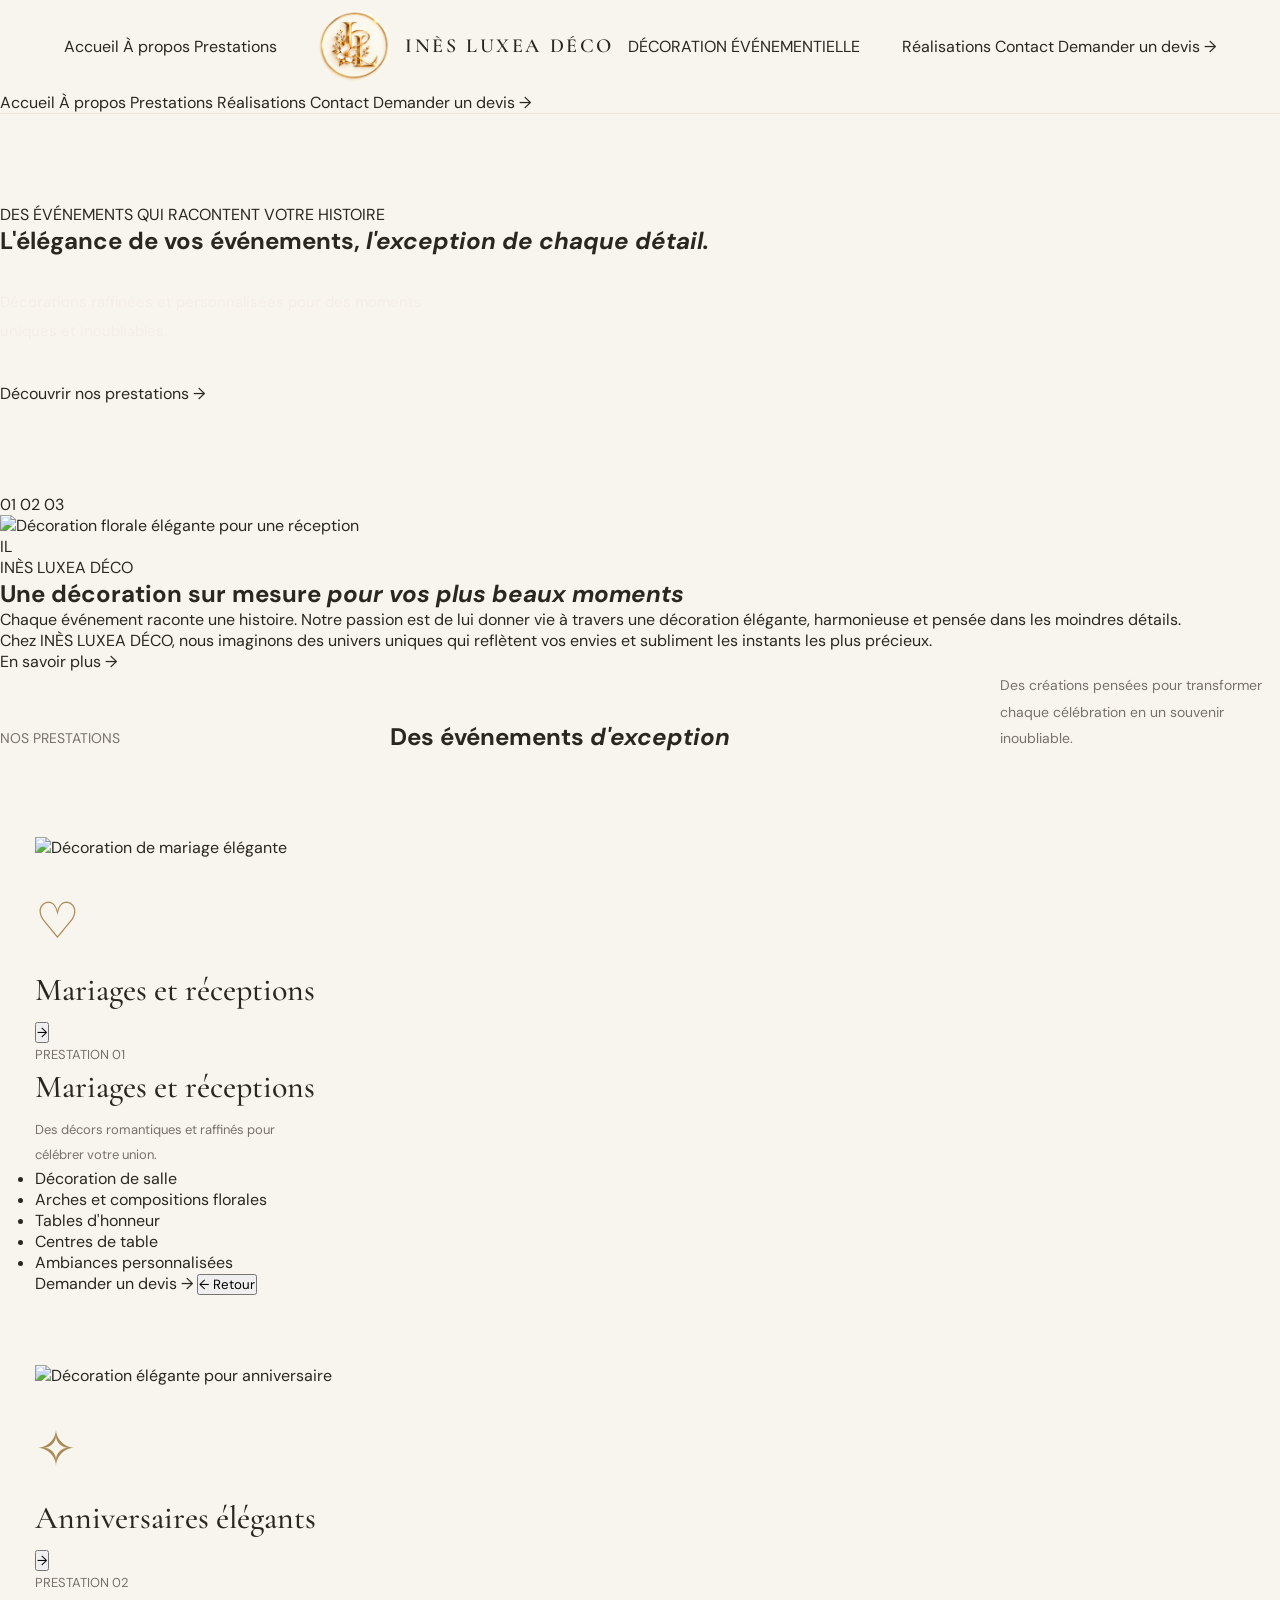
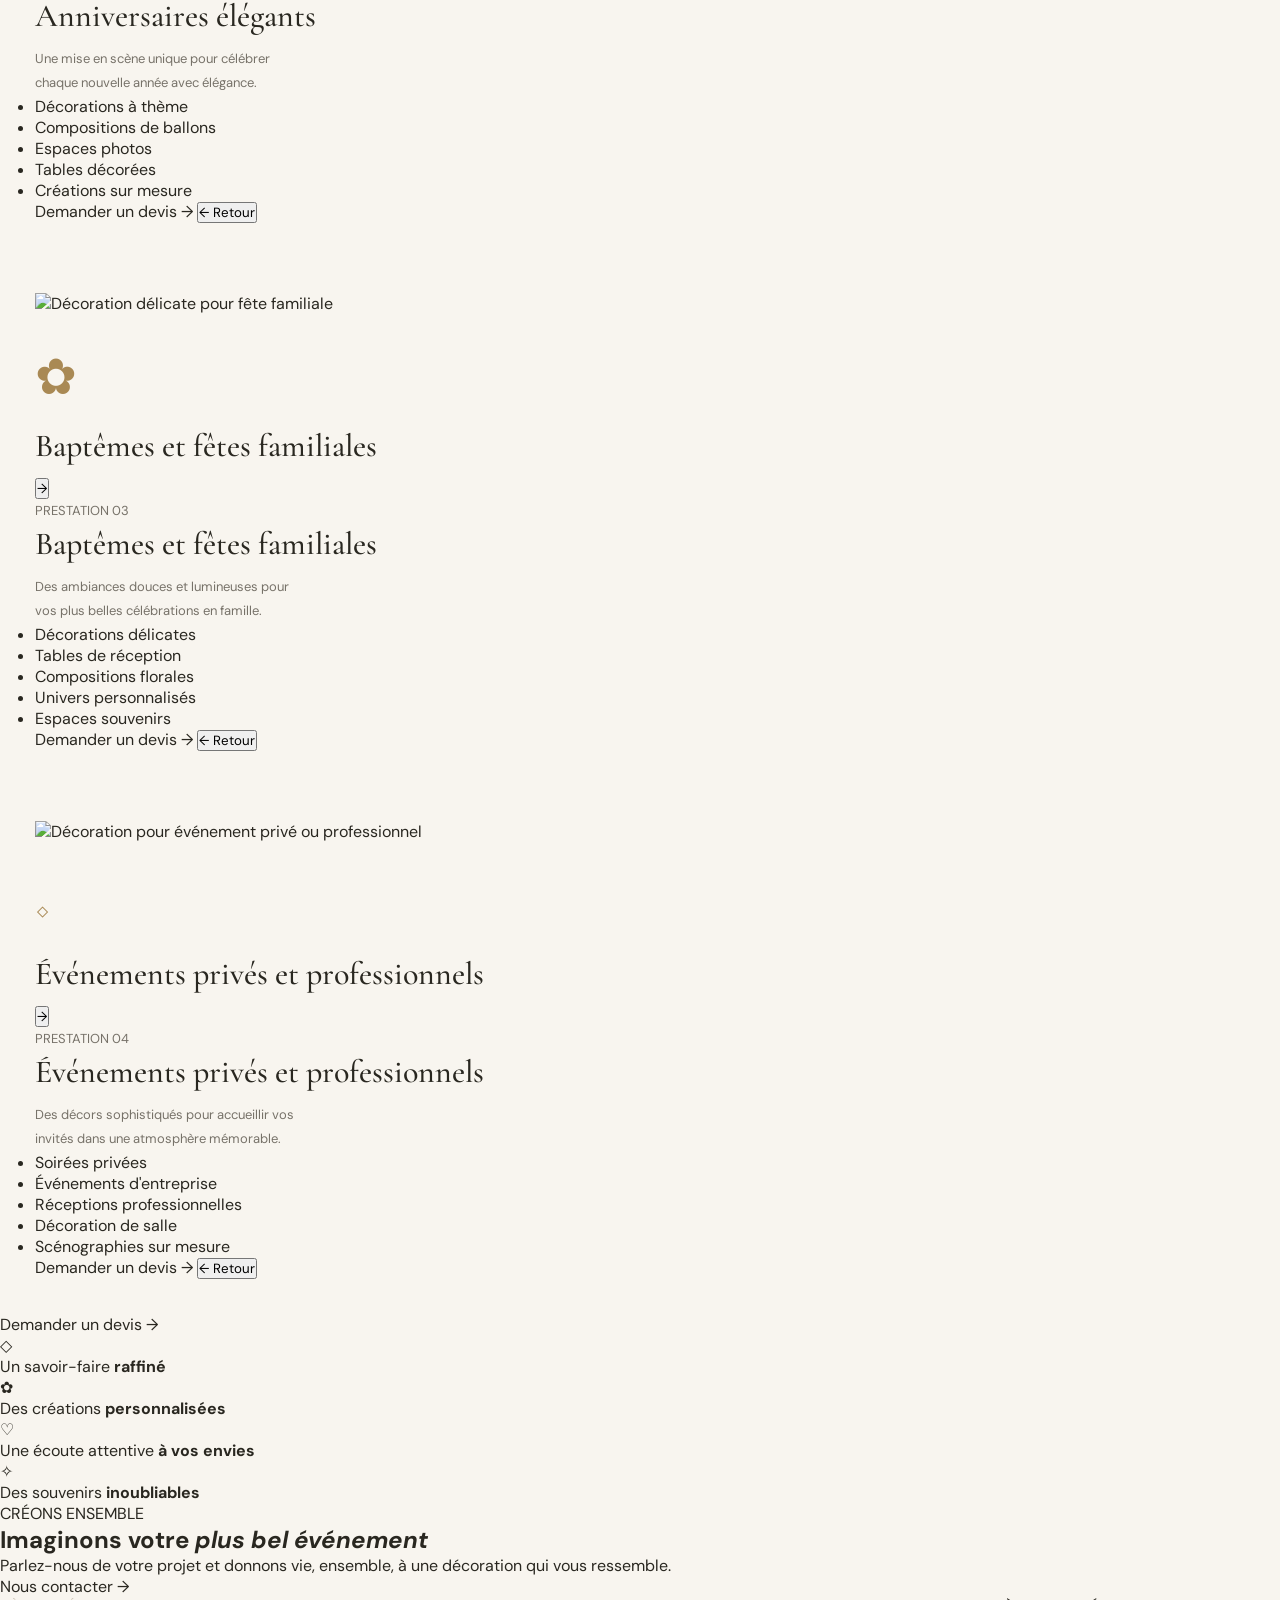
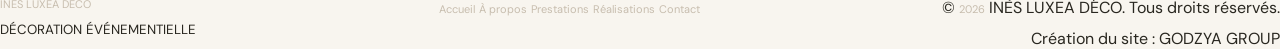
==== index.html @ eed7a124 "Enhance SEO and accessibility in index.html Updated meta tags for better SEO and added theme color. " ====
<!DOCTYPE html>
<html lang="fr">
<head>
  <meta charset="UTF-8">
  <meta name="viewport" content="width=device-width, initial-scale=1.0">

  <meta name="description" content="INÈS LUXEA DÉCO sublime vos mariages, anniversaires, baptêmes et événements avec des décorations élégantes et personnalisées.">

  <meta name="theme-color" content="#f8f5ef">

  <title>INÈS LUXEA DÉCO | Décoration événementielle de prestige</title>

  <link rel="preconnect" href="https://fonts.googleapis.com">
  <link rel="preconnect" href="https://fonts.gstatic.com" crossorigin>

  <link href="https://fonts.googleapis.com/css2?family=Cormorant+Garamond:wght@400;500;600;700&family=DM+Sans:wght@400;500;600;700&family=Great+Vibes&display=swap" rel="stylesheet">

  <link rel="stylesheet" href="style.css">
  <script src="script.js" defer></script>
</head>

<body>

  <!-- ==========================================
       PREMIUM HEADER
  ========================================== -->

  <header class="site-header" id="top">

    <div class="header-inner">

      <nav class="nav-left" aria-label="Navigation principale gauche">
        <a href="index.html" class="active" aria-current="page">Accueil</a>
        <a href="#apropos">À propos</a>
        <a href="#prestations">Prestations</a>
      </nav>

      <a href="index.html" class="brand" aria-label="INÈS LUXEA DÉCO — Accueil">
        <img
          src="IL%20Logo.png"
          alt="Logo INÈS LUXEA DÉCO"
          class="brand-logo"
          width="100"
          height="100"
        >

        <span class="brand-name">INÈS LUXEA DÉCO</span>
        <span class="brand-subtitle">DÉCORATION ÉVÉNEMENTIELLE</span>
      </a>

      <nav class="nav-right" aria-label="Navigation principale droite">
        <a href="realisations.html">Réalisations</a>
        <a href="#contact">Contact</a>

        <a href="#contact" class="header-quote">
          Demander un devis <span aria-hidden="true">→</span>
        </a>
      </nav>

      <button
        class="menu-toggle"
        type="button"
        aria-label="Ouvrir le menu"
        aria-controls="navigation"
        aria-expanded="false"
      >
        <span></span>
        <span></span>
        <span></span>
      </button>

    </div>

    <nav class="mobile-navigation" id="navigation" aria-label="Navigation mobile">
      <a href="index.html">Accueil</a>
      <a href="#apropos">À propos</a>
      <a href="#prestations">Prestations</a>
      <a href="realisations.html">Réalisations</a>
      <a href="#contact">Contact</a>
      <a href="#contact" class="mobile-quote">Demander un devis →</a>
    </nav>

  </header>


  <main>

    <!-- ==========================================
         LUXURY HERO
    ========================================== -->

    <section class="luxury-hero" aria-labelledby="hero-title">

      <div class="hero-overlay"></div>

      <div class="hero-content">

        <p class="hero-eyebrow">
          DES ÉVÉNEMENTS QUI RACONTENT VOTRE HISTOIRE
        </p>

        <h1 id="hero-title">
          <span>L'élégance</span>
          <span>de vos événements,</span>
          <em>l'exception de chaque détail.</em>
        </h1>

        <p class="hero-description">
          Décorations raffinées et personnalisées pour
          des moments uniques et inoubliables.
        </p>

        <a href="#prestations" class="hero-button">
          Découvrir nos prestations
          <span aria-hidden="true">→</span>
        </a>

      </div>

      <div class="hero-pagination" aria-hidden="true">
        <span class="current">01</span>
        <span class="divider"></span>
        <span>02</span>
        <span>03</span>
      </div>

    </section>


    <!-- ==========================================
         ABOUT — OUR STORY
    ========================================== -->

    <section class="about-luxury" id="apropos" aria-labelledby="about-title">

      <div class="about-inner">

        <div class="about-visual">

          <div class="about-image-frame">
            <img
              src="https://images.unsplash.com/photo-1519225421980-715cb0215aed?auto=format&fit=crop&w=1100&q=85"
              alt="Décoration florale élégante pour une réception"
              loading="lazy"
            >
          </div>

          <div class="about-seal" aria-hidden="true">
            <span>IL</span>
          </div>

        </div>

        <div class="about-content">

          <p class="section-eyebrow">INÈS LUXEA DÉCO</p>

          <h2 id="about-title">
            Une décoration
            <span>sur mesure</span>
            <em>pour vos plus beaux moments</em>
          </h2>

          <div class="gold-rule"></div>

          <p>
            Chaque événement raconte une histoire.
            Notre passion est de lui donner vie à travers
            une décoration élégante, harmonieuse et
            pensée dans les moindres détails.
          </p>

          <p>
            Chez INÈS LUXEA DÉCO, nous imaginons des
            univers uniques qui reflètent vos envies
            et subliment les instants les plus précieux.
          </p>

          <a href="#prestations" class="outline-button">
            En savoir plus
            <span aria-hidden="true">→</span>
          </a>

        </div>

      </div>

    </section>


    <!-- ==========================================
         SERVICES — INTERACTIVE FLIP CARDS
    ========================================== -->

    <section class="luxury-services" id="prestations" aria-labelledby="services-title">

      <div class="section-heading">

        <p class="section-eyebrow">NOS PRESTATIONS</p>

        <h2 id="services-title">
          Des événements
          <em>d'exception</em>
        </h2>

        <p>
          Des créations pensées pour transformer
          chaque célébration en un souvenir inoubliable.
        </p>

      </div>

      <div class="services-grid">

        <!-- CARD 1 — MARIAGES -->

        <article class="service-card">

          <div class="service-card-inner">

            <div class="service-card-front">

              <div class="service-image">
                <img
                  src="https://images.unsplash.com/photo-1519741497674-611481863552?auto=format&fit=crop&w=800&q=85"
                  alt="Décoration de mariage élégante"
                  loading="lazy"
                >
              </div>

              <div class="service-icon" aria-hidden="true">♡</div>

              <h3>Mariages et réceptions</h3>

              <button
                class="flip-trigger"
                type="button"
                aria-label="Découvrir les détails de Mariages et réceptions"
                aria-expanded="false"
              >
                <span aria-hidden="true">→</span>
              </button>

            </div>

            <div class="service-card-back">

              <p class="card-back-label">PRESTATION 01</p>

              <h3>Mariages et réceptions</h3>

              <p>
                Des décors romantiques et raffinés
                pour célébrer votre union.
              </p>

              <ul>
                <li>Décoration de salle</li>
                <li>Arches et compositions florales</li>
                <li>Tables d'honneur</li>
                <li>Centres de table</li>
                <li>Ambiances personnalisées</li>
              </ul>

              <a href="#contact" class="card-quote">
                Demander un devis →
              </a>

              <button class="flip-back" type="button">
                ← Retour
              </button>

            </div>

          </div>

        </article>


        <!-- CARD 2 — ANNIVERSAIRES -->

        <article class="service-card">

          <div class="service-card-inner">

            <div class="service-card-front">

              <div class="service-image">
                <img
                  src="https://images.unsplash.com/photo-1530103862676-de8c9debad1d?auto=format&fit=crop&w=800&q=85"
                  alt="Décoration élégante pour anniversaire"
                  loading="lazy"
                >
              </div>

              <div class="service-icon" aria-hidden="true">✧</div>

              <h3>Anniversaires élégants</h3>

              <button
                class="flip-trigger"
                type="button"
                aria-label="Découvrir les détails des Anniversaires élégants"
                aria-expanded="false"
              >
                <span aria-hidden="true">→</span>
              </button>

            </div>

            <div class="service-card-back">

              <p class="card-back-label">PRESTATION 02</p>

              <h3>Anniversaires élégants</h3>

              <p>
                Une mise en scène unique pour
                célébrer chaque nouvelle année
                avec élégance.
              </p>

              <ul>
                <li>Décorations à thème</li>
                <li>Compositions de ballons</li>
                <li>Espaces photos</li>
                <li>Tables décorées</li>
                <li>Créations sur mesure</li>
              </ul>

              <a href="#contact" class="card-quote">
                Demander un devis →
              </a>

              <button class="flip-back" type="button">
                ← Retour
              </button>

            </div>

          </div>

        </article>


        <!-- CARD 3 — BAPTÊMES -->

        <article class="service-card">

          <div class="service-card-inner">

            <div class="service-card-front">

              <div class="service-image">
                <img
                  src="https://images.unsplash.com/photo-1523438885200-e635ba2c371e?auto=format&fit=crop&w=800&q=85"
                  alt="Décoration délicate pour fête familiale"
                  loading="lazy"
                >
              </div>

              <div class="service-icon" aria-hidden="true">✿</div>

              <h3>Baptêmes et fêtes familiales</h3>

              <button
                class="flip-trigger"
                type="button"
                aria-label="Découvrir les détails des Baptêmes et fêtes familiales"
                aria-expanded="false"
              >
                <span aria-hidden="true">→</span>
              </button>

            </div>

            <div class="service-card-back">

              <p class="card-back-label">PRESTATION 03</p>

              <h3>Baptêmes et fêtes familiales</h3>

              <p>
                Des ambiances douces et lumineuses
                pour vos plus belles célébrations
                en famille.
              </p>

              <ul>
                <li>Décorations délicates</li>
                <li>Tables de réception</li>
                <li>Compositions florales</li>
                <li>Univers personnalisés</li>
                <li>Espaces souvenirs</li>
              </ul>

              <a href="#contact" class="card-quote">
                Demander un devis →
              </a>

              <button class="flip-back" type="button">
                ← Retour
              </button>

            </div>

          </div>

        </article>


        <!-- CARD 4 — ÉVÉNEMENTS -->

        <article class="service-card">

          <div class="service-card-inner">

            <div class="service-card-front">

              <div class="service-image">
                <img
                  src="https://images.unsplash.com/photo-1511795409834-ef04bbd61622?auto=format&fit=crop&w=800&q=85"
                  alt="Décoration pour événement privé ou professionnel"
                  loading="lazy"
                >
              </div>

              <div class="service-icon" aria-hidden="true">◇</div>

              <h3>Événements privés et professionnels</h3>

              <button
                class="flip-trigger"
                type="button"
                aria-label="Découvrir les détails des Événements privés et professionnels"
                aria-expanded="false"
              >
                <span aria-hidden="true">→</span>
              </button>

            </div>

            <div class="service-card-back">

              <p class="card-back-label">PRESTATION 04</p>

              <h3>Événements privés et professionnels</h3>

              <p>
                Des décors sophistiqués pour
                accueillir vos invités dans
                une atmosphère mémorable.
              </p>

              <ul>
                <li>Soirées privées</li>
                <li>Événements d'entreprise</li>
                <li>Réceptions professionnelles</li>
                <li>Décoration de salle</li>
                <li>Scénographies sur mesure</li>
              </ul>

              <a href="#contact" class="card-quote">
                Demander un devis →
              </a>

              <button class="flip-back" type="button">
                ← Retour
              </button>

            </div>

          </div>

        </article>

      </div>

      <div class="services-cta">
        <a href="#contact" class="gold-button">
          Demander un devis
          <span aria-hidden="true">→</span>
        </a>
      </div>

    </section>


    <!-- ==========================================
         OUR PROMISE
    ========================================== -->

    <section class="luxury-promises" aria-label="Nos engagements">

      <div class="promises-inner">

        <div class="promise">
          <span class="promise-icon" aria-hidden="true">◇</span>
          <p>Un savoir-faire <strong>raffiné</strong></p>
        </div>

        <div class="promise">
          <span class="promise-icon" aria-hidden="true">✿</span>
          <p>Des créations <strong>personnalisées</strong></p>
        </div>

        <div class="promise">
          <span class="promise-icon" aria-hidden="true">♡</span>
          <p>Une écoute attentive <strong>à vos envies</strong></p>
        </div>

        <div class="promise">
          <span class="promise-icon" aria-hidden="true">✧</span>
          <p>Des souvenirs <strong>inoubliables</strong></p>
        </div>

      </div>

    </section>


    <!-- ==========================================
         CONTACT
    ========================================== -->

    <section class="luxury-contact" id="contact" aria-labelledby="contact-title">

      <div class="contact-inner">

        <p class="section-eyebrow">CRÉONS ENSEMBLE</p>

        <h2 id="contact-title">
          Imaginons votre
          <em>plus bel événement</em>
        </h2>

        <p>
          Parlez-nous de votre projet et donnons vie,
          ensemble, à une décoration qui vous ressemble.
        </p>

        <a href="mailto:contact@example.com?subject=Demande%20de%20devis%20IN%C3%88S%20LUXEA%20D%C3%89CO"
           class="gold-button">
          Nous contacter →
        </a>

      </div>

    </section>

  </main>


  <!-- ==========================================
       FOOTER
  ========================================== -->

  <footer class="luxury-footer">

    <div class="footer-inner">

      <div class="footer-brand">
        <span>INÈS LUXEA DÉCO</span>
        <small>DÉCORATION ÉVÉNEMENTIELLE</small>
      </div>

      <nav aria-label="Navigation de pied de page">
        <a href="index.html">Accueil</a>
        <a href="#apropos">À propos</a>
        <a href="#prestations">Prestations</a>
        <a href="realisations.html">Réalisations</a>
        <a href="#contact">Contact</a>
      </nav>

      <div class="footer-bottom">
        <p>© <span id="year">2026</span> INÈS LUXEA DÉCO. Tous droits réservés.</p>
        <p>Création du site : GODZYA GROUP</p>
      </div>

    </div>

  </footer>

</body>
</html>
---- style.css ----
/* =====================================================
   INÈS LUXEA DÉCO
   PREMIUM LUXURY DESIGN SYSTEM
   Developed by GODZYA GROUP
===================================================== */


/* =====================================================
   GOOGLE FONTS & DESIGN VARIABLES
===================================================== */

:root {

  --ivory: #f8f5ef;
  --cream: #eee7db;
  --white: #ffffff;

  --gold: #a98954;
  --gold-light: #d5b889;
  --gold-dark: #80663d;

  --ink: #292720;
  --muted: #777269;

  --line: #ddd3c3;

  --serif: "Cormorant Garamond", Georgia, serif;
  --sans: "DM Sans", Arial, sans-serif;

}


/* =====================================================
   GLOBAL RESET
===================================================== */

* {
  margin: 0;
  padding: 0;
  box-sizing: border-box;
}

html {
  scroll-behavior: smooth;
}

body {
  background: var(--ivory);
  color: var(--ink);

  font-family: var(--sans);
  -webkit-font-smoothing: antialiased;

  overflow-x: hidden;
}

a {
  color: inherit;
  text-decoration: none;
}

button {
  font-family: inherit;
}

img {
  display: block;
  max-width: 100%;
}

.container {
  width: min(1200px, calc(100% - 48px));
  margin-inline: auto;
}

.section {
  padding: 112px 0;
}


/* =====================================================
   PREMIUM HEADER
===================================================== */

.site-header {
  position: relative;
  z-index: 100;

  width: 100%;
  background: var(--ivory);

  border-bottom: 1px solid rgba(169,137,84,.15);
}

.header-inner {
  max-width: 1400px;
  height: 92px;

  margin: auto;
  padding: 0 5%;

  display: flex;
  align-items: center;
  justify-content: space-between;
}


/* =====================================================
   BRAND LOGO
===================================================== */

.brand {
  display: flex;
  align-items: center;
  gap: 14px;
}

.brand-mark {
  width: 48px;
  height: 48px;

  border: 1px solid var(--gold);
  border-radius: 50%;

  display: grid;
  place-items: center;

  color: var(--gold);

  font-family: var(--serif);
  font-size: 25px;
  font-style: italic;
}

.brand-name {
  font-family: var(--serif);
  font-size: 20px;
  font-weight: 600;

  letter-spacing: .13em;
}

.brand-name small {
  display: block;

  margin-top: 3px;

  text-align: center;

  font-family: var(--sans);
  font-size: 9px;
  font-weight: 600;

  letter-spacing: .48em;
}


/* =====================================================
   DESKTOP NAVIGATION
===================================================== */

.nav {
  display: flex;
  align-items: center;
  gap: 36px;
}

.nav a {
  font-size: 12px;
  font-weight: 500;

  letter-spacing: .055em;

  transition: color .3s ease;
}

.nav a:hover {
  color: var(--gold);
}

.nav-contact {
  padding-bottom: 8px;
  border-bottom: 1px solid var(--gold);
}

.nav-contact span {
  margin-left: 10px;
}

.menu-toggle {
  display: none;
}


/* =====================================================
   HERO SECTION
===================================================== */

.hero {
  position: relative;

  min-height: 760px;

  display: flex;
  align-items: center;

  overflow: hidden;

  background: #393128;
  color: var(--white);
}

.hero-art {
  position: absolute;
  inset: 0;

  background:
    url("https://images.unsplash.com/photo-1519225421980-715cb0215aed?auto=format&fit=crop&w=2000&q=85")
    center / cover no-repeat;

  transform: scale(1.03);
}

.hero-shade {
  position: absolute;
  inset: 0;

  background:
    linear-gradient(
      90deg,
      rgba(20,17,13,.78) 0%,
      rgba(20,17,13,.45) 58%,
      rgba(20,17,13,.12) 100%
    );
}

.hero-content {
  position: relative;
  z-index: 2;

  padding: 90px 0;
}

.eyebrow {
  margin-bottom: 28px;

  color: var(--gold);

  font-size: 10px;
  font-weight: 700;

  letter-spacing: .3em;
}

.eyebrow.light {
  color: #f0dfc5;
}

.hero h1 {
  max-width: 850px;

  font-family: var(--serif);
  font-size: clamp(66px, 8vw, 124px);
  font-weight: 400;

  line-height: .92;
  letter-spacing: -.035em;
}

.hero h1 em {
  display: block;

  color: var(--gold-light);

  font-weight: 400;
}

.hero-description {
  max-width: 460px;

  margin: 32px 0 38px;

  color: #f4eee5;

  font-size: 15px;
  line-height: 1.9;
}


/* =====================================================
   HERO BUTTONS
===================================================== */

.hero-actions {
  display: flex;
  align-items: center;

  gap: 36px;
}

.button {
  display: inline-flex;
  align-items: center;
  justify-content: space-between;

  gap: 35px;

  padding: 20px 24px;

  font-size: 11px;
  font-weight: 700;

  letter-spacing: .08em;

  transition:
    transform .3s ease,
    background .3s ease;
}

.button:hover {
  transform: translateY(-3px);
}

.button-light {
  background: var(--ivory);
  color: var(--ink);
}

.button-light:hover {
  background: var(--gold-light);
}

.button-dark {
  background: var(--ink);
  color: var(--white);
}

.button-dark:hover {
  background: var(--gold-dark);
}

.text-link {
  padding-bottom: 8px;

  border-bottom: 1px solid rgba(255,255,255,.6);

  font-size: 12px;
}

.text-link span {
  margin-left: 12px;
}

.hero-side {
  position: absolute;

  right: 20px;
  top: 50%;

  z-index: 2;

  writing-mode: vertical-rl;

  color: #f2e7d8;

  font-size: 9px;
  letter-spacing: .26em;
}

.scroll-cue {
  position: absolute;

  bottom: 28px;
  left: 50%;

  z-index: 2;

  transform: translateX(-50%);

  font-size: 9px;
  letter-spacing: .2em;
}


/* =====================================================
   NOTRE UNIVERS
===================================================== */

.intro {
  position: relative;

  max-width: 850px;

  text-align: center;
}

.intro-decoration {
  margin-bottom: 20px;

  color: var(--gold);
  font-size: 35px;
}

.section h2 {
  font-family: var(--serif);
  font-size: clamp(47px, 5.6vw, 78px);
  font-weight: 400;

  line-height: 1.02;
  letter-spacing: -.025em;
}

.section h2 em {
  color: var(--gold);
  font-weight: 400;
}

.intro > p:not(.eyebrow) {
  max-width: 610px;

  margin: 30px auto;

  color: var(--muted);

  font-size: 15px;
  line-height: 2;
}

.underlined-link {
  display: inline-block;

  padding-bottom: 12px;

  border-bottom: 1px solid var(--gold);

  font-size: 12px;
  font-weight: 600;
}

.underlined-link span {
  margin-left: 20px;
}


/* =====================================================
   SERVICES SECTION
===================================================== */

.services {
  background: #f0ebe2;
}

.section-heading {
  display: flex;
  align-items: end;
  justify-content: space-between;

  gap: 50px;

  margin-bottom: 50px;
}

.section-heading h2 {
  max-width: 630px;
}

.section-heading > p {
  max-width: 280px;

  color: var(--muted);

  font-size: 14px;
  line-height: 1.9;
}

.service-grid {
  display: grid;

  grid-template-columns: repeat(3, 1fr);

  gap: 18px;
}

.service-card {
  min-height: 310px;

  padding: 35px;

  background: var(--ivory);

  transition:
    transform .3s ease,
    box-shadow .3s ease;
}

.service-card:hover {
  transform: translateY(-5px);

  box-shadow:
    0 15px 35px rgba(56,45,32,.08);
}

.service-number {
  color: var(--gold);
  font-size: 11px;
}

.service-icon {
  margin: 34px 0 18px;

  color: var(--gold);

  font-family: var(--serif);
  font-size: 50px;
}

.service-card h3 {
  margin-bottom: 12px;

  font-family: var(--serif);
  font-size: 32px;
  font-weight: 500;
}

.service-card p {
  max-width: 260px;

  color: var(--muted);

  font-size: 13px;
  line-height: 1.9;
}


/* =====================================================
   SIGNATURE SECTION
===================================================== */

.feature {
  display: grid;

  grid-template-columns: 1fr 1fr;

  min-height: 550px;

  padding: 0;
}

.feature-image {
  min-height: 550px;

  background:
    url("https://images.unsplash.com/photo-1478146896981-b80fe463b330?auto=format&fit=crop&w=1200&q=85")
    center / cover no-repeat;
}

.feature-copy {
  padding: 90px clamp(35px, 7vw, 110px);

  display: flex;
  flex-direction: column;
  align-items: flex-start;
  justify-content: center;
}

.feature-copy p:not(.eyebrow) {
  max-width: 400px;

  margin: 28px 0 34px;

  color: var(--muted);

  line-height: 2;
}


/* =====================================================
   CONTACT SECTION
===================================================== */

.contact {
  text-align: center;
}

.contact h2 {
  max-width: 800px;
  margin: auto;
}

.contact > p:not(.eyebrow) {
  max-width: 610px;

  margin: 30px auto;

  color: var(--muted);

  font-size: 15px;
  line-height: 2;
}


/* =====================================================
   FOOTER
===================================================== */

.site-footer {
  padding: 42px 0;

  background: #27251f;
  color: #eee9df;
}

.footer-inner {
  display: flex;
  justify-content: space-between;

  gap: 30px;
}

.footer-inner > div {
  display: flex;
  flex-direction: column;

  gap: 10px;
}

.footer-inner strong {
  font-family: var(--serif);
  font-size: 21px;
  font-weight: 500;

  letter-spacing: .1em;
}

.footer-inner span,
.footer-inner a {
  color: #c7bdae;
  font-size: 11px;
}

.footer-inner > div:last-child {
  text-align: right;
}


/* =====================================================
   TABLET & MOBILE
===================================================== */

@media (max-width: 800px) {

  .header-inner {
    height: 76px;
    padding: 0 24px;
  }

  .menu-toggle {
    display: flex;
    flex-direction: column;

    gap: 5px;

    padding: 12px;

    border: none;
    background: none;

    cursor: pointer;
  }

  .menu-toggle span {
    width: 24px;
    height: 1px;

    background: var(--ink);
  }

  .nav {
    display: none;

    position: absolute;

    top: 76px;
    left: 0;
    right: 0;

    padding: 26px 24px 32px;

    background: var(--ivory);

    flex-direction: column;
    align-items: flex-start;

    gap: 25px;

    box-shadow:
      0 16px 24px rgba(0,0,0,.08);
  }

  .nav.is-open {
    display: flex;
  }

  .hero {
    min-height: 680px;
  }

  .hero-side {
    display: none;
  }

  .section {
    padding: 80px 0;
  }

  .section-heading {
    display: block;
  }

  .section-heading > p {
    margin-top: 25px;
  }

  .service-grid {
    grid-template-columns: 1fr;
  }

  .service-card {
    min-height: 240px;
  }

  .feature {
    grid-template-columns: 1fr;
  }

  .feature-image {
    min-height: 380px;
  }

  .feature-copy {
    padding: 75px 24px;
  }

  .footer-inner {
    flex-direction: column;
  }

  .footer-inner > div:last-child {
    text-align: left;
  }

}


/* =====================================================
   SMALL MOBILE
===================================================== */

@media (max-width: 480px) {

  .container {
    width: calc(100% - 40px);
  }

  .brand-name {
    font-size: 16px;
  }

  .brand-mark {
    width: 42px;
    height: 42px;
  }

  .hero h1 {
    font-size: clamp(55px, 14vw, 75px);
  }

  .hero-actions {
    flex-direction: column;
    align-items: flex-start;

    gap: 24px;
  }

  .section h2 {
    font-size: 49px;
  }

  .hero-description {
    font-size: 14px;
  }

}


/* =====================================================
   ACCESSIBILITY
===================================================== */

@media (prefers-reduced-motion: reduce) {

  html {
    scroll-behavior: auto;
  }

  *,
  *::before,
  *::after {
    transition: none !important;
    animation: none !important;
  }

    }

/* =====================================================
   INÈS LUXEA DÉCO
   PREMIUM BRAND LOGO
===================================================== */

.brand {
  display: flex;
  align-items: center;
  gap: 14px;
  text-decoration: none;
}

/* OFFICIAL LOGO */

.brand-logo {
  display: block;
  width: 72px;
  height: 72px;

  object-fit: contain;
  flex-shrink: 0;

  border-radius: 50%;

  transition:
    transform 0.4s ease,
    filter 0.4s ease;
}

/* SUBTLE HOVER EFFECT */

.brand:hover .brand-logo {
  transform: scale(1.05);
  filter: brightness(1.05);
}

/* BRAND NAME */

.brand-name {
  font-family: var(--serif);
  font-size: 20px;
  font-weight: 600;
  letter-spacing: 0.13em;
}

/* MOBILE OPTIMIZATION */

@media (max-width: 800px) {

  .brand-logo {
    width: 54px;
    height: 54px;
  }

  .brand {
    gap: 10px;
  }

  .brand-name {
    font-size: 16px;
  }

}

/* SMALL PHONES */

@media (max-width: 480px) {

  .brand-logo {
    width: 48px;
    height: 48px;
  }

  .brand-name {
    font-size: 14px;
    letter-spacing: 0.08em;
  }

}

/* ACCESSIBILITY */

@media (prefers-reduced-motion: reduce) {

  .brand-logo {
    transition: none;
  }

}
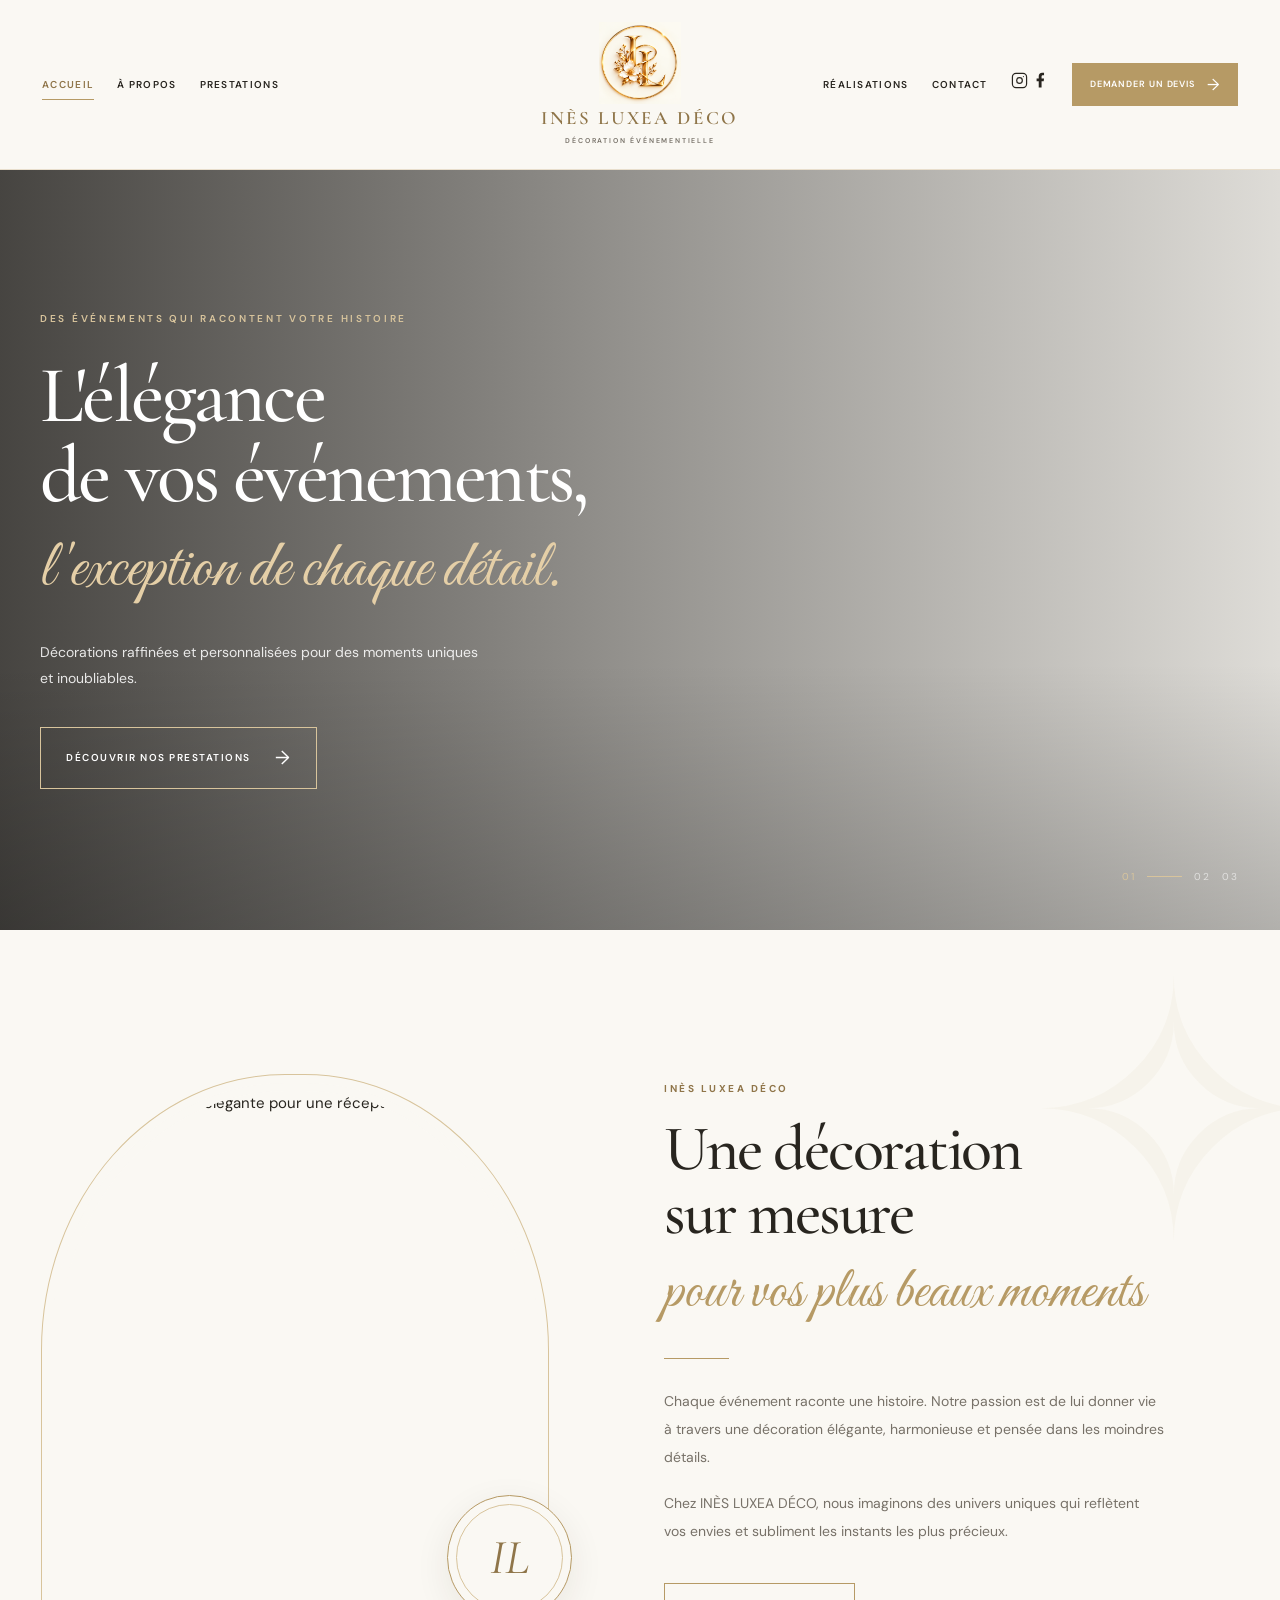
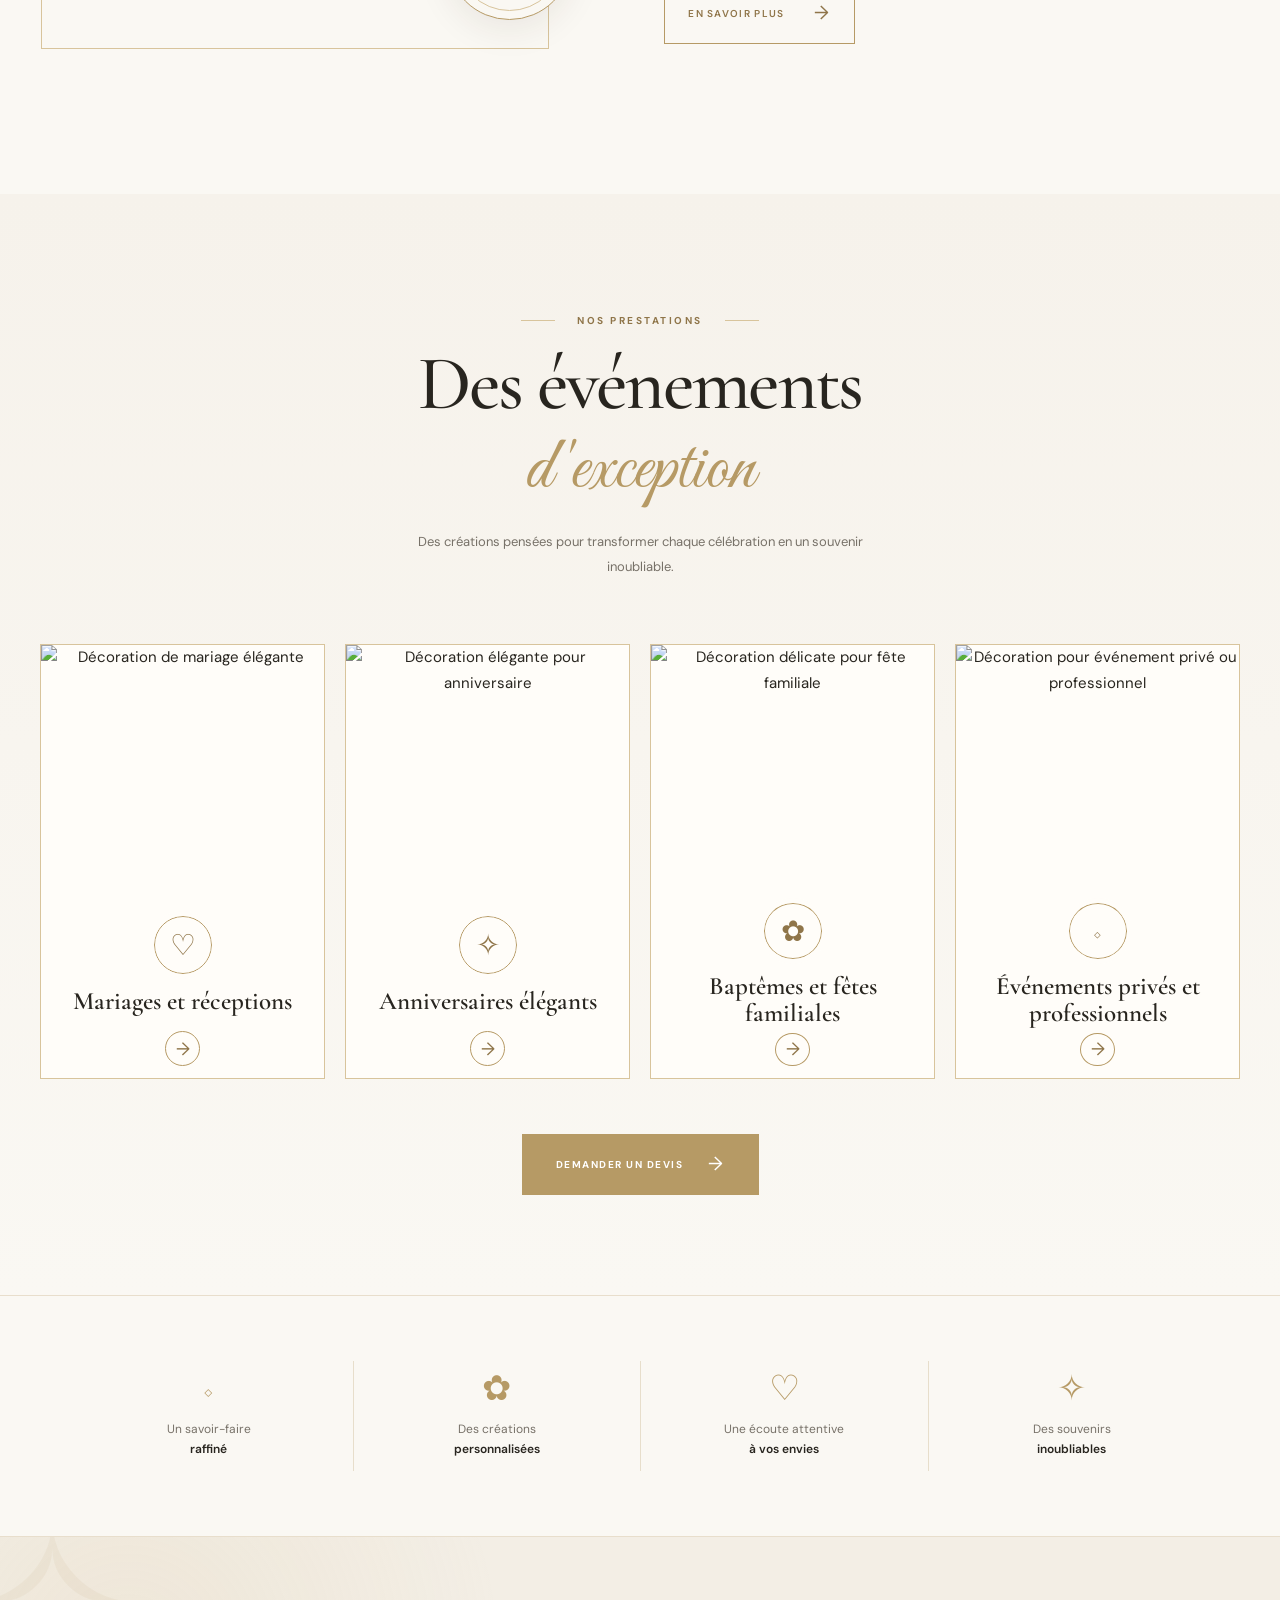
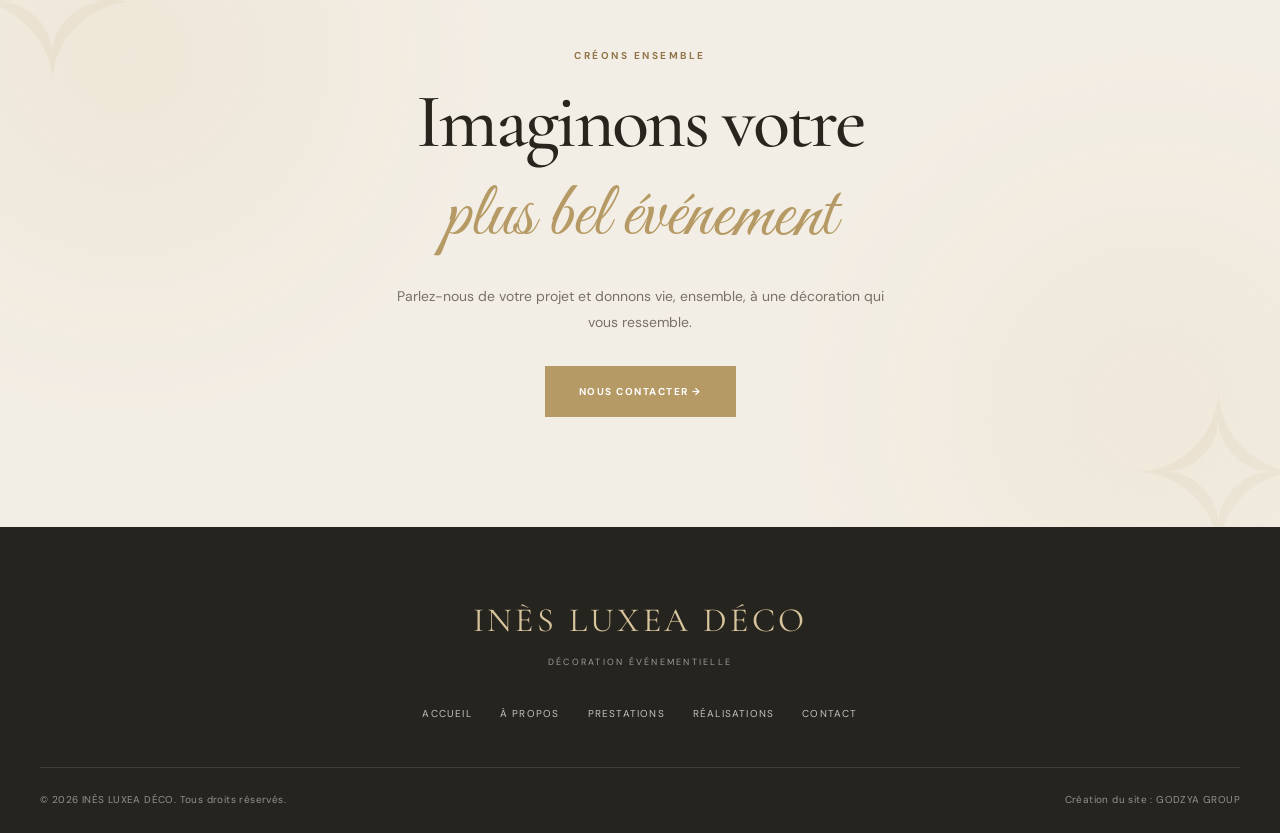
==== commit 2f714bbd: "Refactor right navigation and add social media links" ====
--- a/index.html
+++ b/index.html
@@ -48,14 +48,80 @@
         <span class="brand-subtitle">DÉCORATION ÉVÉNEMENTIELLE</span>
       </a>
 
-      <nav class="nav-right" aria-label="Navigation principale droite">
-        <a href="realisations.html">Réalisations</a>
-        <a href="#contact">Contact</a>
-
-        <a href="#contact" class="header-quote">
-          Demander un devis <span aria-hidden="true">→</span>
-        </a>
-      </nav>
+      <!-- ==========================================
+     RIGHT NAVIGATION — LUXURY HEADER
+========================================== -->
+
+<nav class="nav-right" aria-label="Navigation principale droite">
+
+  <a href="realisations.html">
+    Réalisations
+  </a>
+
+  <a href="#contact">
+    Contact
+  </a>
+
+  <!-- SOCIAL MEDIA -->
+
+  <div class="header-socials">
+
+    <!-- INSTAGRAM -->
+
+    <a
+      href="#contact"
+      class="social-link"
+      aria-label="Instagram — coordonnées à confirmer"
+      title="Instagram"
+    >
+      <svg
+        xmlns="http://www.w3.org/2000/svg"
+        width="17"
+        height="17"
+        viewBox="0 0 24 24"
+        fill="none"
+        stroke="currentColor"
+        stroke-width="1.7"
+        stroke-linecap="round"
+        stroke-linejoin="round"
+        aria-hidden="true"
+      >
+        <rect x="2" y="2" width="20" height="20" rx="5"/>
+        <circle cx="12" cy="12" r="4"/>
+        <circle cx="17.5" cy="6.5" r="0.8" fill="currentColor" stroke="none"/>
+      </svg>
+    </a>
+
+    <!-- FACEBOOK -->
+
+    <a
+      href="#contact"
+      class="social-link"
+      aria-label="Facebook — coordonnées à confirmer"
+      title="Facebook"
+    >
+      <svg
+        xmlns="http://www.w3.org/2000/svg"
+        width="17"
+        height="17"
+        viewBox="0 0 24 24"
+        fill="currentColor"
+        aria-hidden="true"
+      >
+        <path d="M13.5 22v-9h3l.5-4h-3.5V6.5c0-1.2.4-2 2-2H17V1.1C16.7 1 15.5 1 14.2 1 11.4 1 9.5 2.7 9.5 5.8V9H6.5v4h3V22z"/>
+      </svg>
+    </a>
+
+  </div>
+
+  <!-- QUOTATION BUTTON -->
+
+  <a href="#contact" class="header-quote">
+    Demander un devis
+    <span aria-hidden="true">→</span>
+  </a>
+
+</nav>
 
       <button
         class="menu-toggle"
--- a/style.css
+++ b/style.css
@@ -1,38 +1,40 @@
-/* =====================================================
+/* =========================================================
    INÈS LUXEA DÉCO
-   PREMIUM LUXURY DESIGN SYSTEM
+   PREMIUM LUXURY WEBSITE
    Developed by GODZYA GROUP
-===================================================== */
-
-
-/* =====================================================
-   GOOGLE FONTS & DESIGN VARIABLES
-===================================================== */
+========================================================= */
+
+/* =========================
+   DESIGN SYSTEM
+========================= */
 
 :root {
-
-  --ivory: #f8f5ef;
-  --cream: #eee7db;
+  --ivory: #faf8f3;
+  --cream: #f3eee5;
+  --champagne: #e9dfcf;
   --white: #ffffff;
 
-  --gold: #a98954;
-  --gold-light: #d5b889;
-  --gold-dark: #80663d;
-
-  --ink: #292720;
-  --muted: #777269;
-
-  --line: #ddd3c3;
+  --gold: #b69a65;
+  --gold-light: #d8c49c;
+  --gold-dark: #8f7549;
+
+  --ink: #28251f;
+  --muted: #777168;
+  --line: rgba(182, 154, 101, 0.28);
 
   --serif: "Cormorant Garamond", Georgia, serif;
   --sans: "DM Sans", Arial, sans-serif;
-
-}
-
-
-/* =====================================================
-   GLOBAL RESET
-===================================================== */
+  --script: "Great Vibes", cursive;
+
+  --container: 1280px;
+  --header-height: 152px;
+
+  --ease: cubic-bezier(0.22, 1, 0.36, 1);
+}
+
+/* =========================
+   RESET
+========================= */
 
 * {
   margin: 0;
@@ -42,16 +44,32 @@
 
 html {
   scroll-behavior: smooth;
+  scroll-padding-top: 110px;
 }
 
 body {
   background: var(--ivory);
   color: var(--ink);
-
   font-family: var(--sans);
-  -webkit-font-smoothing: antialiased;
-
+  font-size: 15px;
+  line-height: 1.7;
   overflow-x: hidden;
+}
+
+body,
+button,
+a {
+  -webkit-tap-highlight-color: transparent;
+}
+
+button,
+input,
+textarea {
+  font: inherit;
+}
+
+button {
+  cursor: pointer;
 }
 
 a {
@@ -59,178 +77,267 @@
   text-decoration: none;
 }
 
-button {
-  font-family: inherit;
-}
-
 img {
   display: block;
   max-width: 100%;
 }
 
-.container {
-  width: min(1200px, calc(100% - 48px));
-  margin-inline: auto;
-}
-
-.section {
-  padding: 112px 0;
-}
-
-
-/* =====================================================
+ul {
+  list-style: none;
+}
+
+::selection {
+  background: var(--gold-light);
+  color: var(--ink);
+}
+
+:focus-visible {
+  outline: 2px solid var(--gold-dark);
+  outline-offset: 5px;
+}
+
+/* =========================
    PREMIUM HEADER
-===================================================== */
+========================= */
 
 .site-header {
   position: relative;
   z-index: 100;
-
-  width: 100%;
-  background: var(--ivory);
-
-  border-bottom: 1px solid rgba(169,137,84,.15);
+  background: rgba(250, 248, 243, 0.98);
+  border-bottom: 1px solid var(--line);
 }
 
 .header-inner {
-  max-width: 1400px;
-  height: 92px;
-
-  margin: auto;
-  padding: 0 5%;
-
+  position: relative;
+  max-width: 1440px;
+  min-height: var(--header-height);
+  margin: 0 auto;
+  padding: 22px 42px;
+
+  display: grid;
+  grid-template-columns: 1fr auto 1fr;
+  align-items: center;
+  gap: 35px;
+}
+
+.nav-left,
+.nav-right {
   display: flex;
   align-items: center;
-  justify-content: space-between;
-}
-
-
-/* =====================================================
-   BRAND LOGO
-===================================================== */
+  gap: clamp(15px, 1.8vw, 30px);
+}
+
+.nav-right {
+  justify-content: flex-end;
+}
+
+.nav-left a,
+.nav-right > a:not(.header-quote) {
+  position: relative;
+  white-space: nowrap;
+
+  font-size: 10px;
+  font-weight: 600;
+  letter-spacing: 0.13em;
+  text-transform: uppercase;
+
+  transition: color 0.3s ease;
+}
+
+.nav-left a::after,
+.nav-right > a:not(.header-quote)::after {
+  content: "";
+  position: absolute;
+  left: 0;
+  bottom: -7px;
+
+  width: 0;
+  height: 1px;
+  background: var(--gold);
+
+  transition: width 0.35s var(--ease);
+}
+
+.nav-left a:hover,
+.nav-right > a:not(.header-quote):hover,
+.nav-left a.active {
+  color: var(--gold-dark);
+}
+
+.nav-left a:hover::after,
+.nav-right > a:not(.header-quote):hover::after,
+.nav-left a.active::after {
+  width: 100%;
+}
+
+/* =========================
+   CENTERED BRAND
+========================= */
 
 .brand {
   display: flex;
+  flex-direction: column;
   align-items: center;
-  gap: 14px;
-}
-
-.brand-mark {
-  width: 48px;
-  height: 48px;
-
-  border: 1px solid var(--gold);
-  border-radius: 50%;
-
-  display: grid;
-  place-items: center;
-
-  color: var(--gold);
-
-  font-family: var(--serif);
-  font-size: 25px;
-  font-style: italic;
+  justify-content: center;
+
+  min-width: 210px;
+  text-align: center;
+}
+
+.brand-logo {
+  width: 82px;
+  height: 82px;
+  object-fit: contain;
+  margin-bottom: 4px;
 }
 
 .brand-name {
   font-family: var(--serif);
-  font-size: 20px;
+  font-size: 19px;
   font-weight: 600;
-
-  letter-spacing: .13em;
-}
-
-.brand-name small {
-  display: block;
-
-  margin-top: 3px;
-
-  text-align: center;
-
-  font-family: var(--sans);
+  letter-spacing: 0.14em;
+  line-height: 1.1;
+  color: var(--gold-dark);
+}
+
+.brand-subtitle {
+  margin-top: 6px;
+  font-size: 7px;
+  font-weight: 600;
+  letter-spacing: 0.26em;
+  color: var(--muted);
+}
+
+/* =========================
+   HEADER QUOTE BUTTON
+========================= */
+
+.header-quote {
+  display: inline-flex;
+  align-items: center;
+  justify-content: center;
+  gap: 12px;
+
+  min-height: 43px;
+  padding: 0 17px;
+
+  border: 1px solid var(--gold);
+  background: var(--gold);
+  color: white;
+
   font-size: 9px;
   font-weight: 600;
-
-  letter-spacing: .48em;
-}
-
-
-/* =====================================================
-   DESKTOP NAVIGATION
-===================================================== */
-
-.nav {
+  letter-spacing: 0.1em;
+  text-transform: uppercase;
+  white-space: nowrap;
+
+  transition:
+    background 0.3s ease,
+    color 0.3s ease,
+    transform 0.3s ease;
+}
+
+.header-quote:hover {
+  background: var(--gold-dark);
+  transform: translateY(-2px);
+}
+
+.header-quote span {
+  font-size: 16px;
+  font-weight: 400;
+}
+
+/* =========================
+   MOBILE NAVIGATION
+========================= */
+
+.menu-toggle,
+.mobile-navigation {
+  display: none;
+}
+
+.menu-toggle {
+  width: 44px;
+  height: 44px;
+
+  align-items: center;
+  justify-content: center;
+  flex-direction: column;
+  gap: 6px;
+
+  background: transparent;
+  border: 1px solid var(--line);
+}
+
+.menu-toggle span {
+  display: block;
+  width: 21px;
+  height: 1px;
+  background: var(--gold-dark);
+
+  transition:
+    transform 0.3s ease,
+    opacity 0.3s ease;
+}
+
+.menu-toggle.is-active span:nth-child(1) {
+  transform: translateY(7px) rotate(45deg);
+}
+
+.menu-toggle.is-active span:nth-child(2) {
+  opacity: 0;
+}
+
+.menu-toggle.is-active span:nth-child(3) {
+  transform: translateY(-7px) rotate(-45deg);
+}
+
+.mobile-navigation {
+  background: var(--ivory);
+  border-top: 1px solid var(--line);
+}
+
+.mobile-navigation.is-open {
+  display: flex;
+}
+
+/* =========================
+   LUXURY HERO
+========================= */
+
+.luxury-hero {
+  position: relative;
+  min-height: min(760px, 85vh);
+  min-height: clamp(560px, 65vw, 760px);
+
   display: flex;
   align-items: center;
-  gap: 36px;
-}
-
-.nav a {
-  font-size: 12px;
-  font-weight: 500;
-
-  letter-spacing: .055em;
-
-  transition: color .3s ease;
-}
-
-.nav a:hover {
-  color: var(--gold);
-}
-
-.nav-contact {
-  padding-bottom: 8px;
-  border-bottom: 1px solid var(--gold);
-}
-
-.nav-contact span {
-  margin-left: 10px;
-}
-
-.menu-toggle {
-  display: none;
-}
-
-
-/* =====================================================
-   HERO SECTION
-===================================================== */
-
-.hero {
-  position: relative;
-
-  min-height: 760px;
-
-  display: flex;
-  align-items: center;
-
+
+  background-image:
+    linear-gradient(
+      90deg,
+      rgba(20, 18, 15, 0.78) 0%,
+      rgba(20, 18, 15, 0.45) 48%,
+      rgba(20, 18, 15, 0.12) 100%
+    ),
+    url("https://images.unsplash.com/photo-1511795409834-ef04bbd61622?auto=format&fit=crop&w=2200&q=90");
+
+  background-size: cover;
+  background-position: center;
+  color: var(--white);
   overflow: hidden;
-
-  background: #393128;
-  color: var(--white);
-}
-
-.hero-art {
+}
+
+.hero-overlay {
   position: absolute;
   inset: 0;
-
-  background:
-    url("https://images.unsplash.com/photo-1519225421980-715cb0215aed?auto=format&fit=crop&w=2000&q=85")
-    center / cover no-repeat;
-
-  transform: scale(1.03);
-}
-
-.hero-shade {
-  position: absolute;
-  inset: 0;
+  pointer-events: none;
 
   background:
     linear-gradient(
-      90deg,
-      rgba(20,17,13,.78) 0%,
-      rgba(20,17,13,.45) 58%,
-      rgba(20,17,13,.12) 100%
+      0deg,
+      rgba(0, 0, 0, 0.2),
+      transparent 35%
     );
 }
 
@@ -238,564 +345,1304 @@
   position: relative;
   z-index: 2;
 
-  padding: 90px 0;
-}
-
-.eyebrow {
+  width: min(100% - 80px, var(--container));
+  margin: 0 auto;
+  padding: 100px 0;
+}
+
+.hero-eyebrow {
+  max-width: 450px;
   margin-bottom: 28px;
 
-  color: var(--gold);
-
+  color: var(--gold-light);
+  font-size: 10px;
+  font-weight: 600;
+  letter-spacing: 0.27em;
+  line-height: 1.8;
+}
+
+.luxury-hero h1 {
+  max-width: 900px;
+
+  font-family: var(--serif);
+  font-size: clamp(55px, 6.3vw, 104px);
+  font-weight: 500;
+  letter-spacing: -0.035em;
+  line-height: 0.99;
+}
+
+.luxury-hero h1 span {
+  display: block;
+}
+
+.luxury-hero h1 em {
+  display: block;
+  margin-top: 16px;
+
+  color: #e5cfa7;
+  font-family: var(--script);
+  font-size: clamp(47px, 5.2vw, 88px);
+  font-weight: 400;
+  font-style: normal;
+  letter-spacing: 0;
+  line-height: 1.15;
+}
+
+.hero-description {
+  max-width: 440px;
+  margin-top: 30px;
+
+  color: rgba(255, 255, 255, 0.87);
+  font-size: 14px;
+  line-height: 1.9;
+}
+
+.hero-button {
+  display: inline-flex;
+  align-items: center;
+  gap: 24px;
+
+  margin-top: 35px;
+  padding: 14px 25px;
+
+  border: 1px solid var(--gold-light);
+  color: var(--white);
+
+  font-size: 10px;
+  font-weight: 600;
+  letter-spacing: 0.15em;
+  text-transform: uppercase;
+
+  transition:
+    background 0.35s ease,
+    color 0.35s ease,
+    transform 0.35s ease;
+}
+
+.hero-button:hover {
+  background: var(--gold);
+  color: var(--white);
+  transform: translateY(-3px);
+}
+
+.hero-button span {
+  font-size: 19px;
+  font-weight: 400;
+}
+
+.hero-pagination {
+  position: absolute;
+  z-index: 2;
+  right: 42px;
+  bottom: 45px;
+
+  display: flex;
+  align-items: center;
+  gap: 12px;
+
+  font-size: 10px;
+  letter-spacing: 0.15em;
+  color: rgba(255, 255, 255, 0.6);
+}
+
+.hero-pagination .current {
+  color: var(--gold-light);
+}
+
+.hero-pagination .divider {
+  width: 35px;
+  height: 1px;
+  background: var(--gold-light);
+}
+
+/* =========================
+   SHARED SECTION ELEMENTS
+========================= */
+
+.section-eyebrow {
+  color: var(--gold-dark);
   font-size: 10px;
   font-weight: 700;
-
-  letter-spacing: .3em;
-}
-
-.eyebrow.light {
-  color: #f0dfc5;
-}
-
-.hero h1 {
-  max-width: 850px;
-
-  font-family: var(--serif);
-  font-size: clamp(66px, 8vw, 124px);
-  font-weight: 400;
-
-  line-height: .92;
-  letter-spacing: -.035em;
-}
-
-.hero h1 em {
-  display: block;
-
-  color: var(--gold-light);
-
-  font-weight: 400;
-}
-
-.hero-description {
-  max-width: 460px;
-
-  margin: 32px 0 38px;
-
-  color: #f4eee5;
-
-  font-size: 15px;
-  line-height: 1.9;
-}
-
-
-/* =====================================================
-   HERO BUTTONS
-===================================================== */
-
-.hero-actions {
-  display: flex;
-  align-items: center;
-
-  gap: 36px;
-}
-
-.button {
+  letter-spacing: 0.25em;
+  text-transform: uppercase;
+}
+
+.gold-rule {
+  width: 65px;
+  height: 1px;
+  margin: 28px 0;
+  background: var(--gold);
+}
+
+.outline-button {
   display: inline-flex;
   align-items: center;
-  justify-content: space-between;
-
-  gap: 35px;
-
-  padding: 20px 24px;
-
+  gap: 30px;
+
+  padding: 13px 23px;
+  border: 1px solid var(--gold);
+
+  color: var(--gold-dark);
+  font-size: 10px;
+  font-weight: 600;
+  letter-spacing: 0.13em;
+  text-transform: uppercase;
+
+  transition:
+    background 0.3s ease,
+    color 0.3s ease,
+    transform 0.3s ease;
+}
+
+.outline-button:hover {
+  background: var(--gold);
+  color: var(--white);
+  transform: translateY(-2px);
+}
+
+.outline-button span {
+  font-size: 19px;
+  font-weight: 400;
+}
+
+/* =========================
+   ABOUT — EDITORIAL LAYOUT
+========================= */
+
+.about-luxury {
+  position: relative;
+  padding: 125px 40px;
+  background: var(--ivory);
+  overflow: hidden;
+}
+
+.about-luxury::after {
+  content: "✧";
+  position: absolute;
+  right: -40px;
+  top: 20px;
+
+  font-family: var(--serif);
+  font-size: 350px;
+  line-height: 1;
+  color: rgba(182, 154, 101, 0.055);
+
+  pointer-events: none;
+}
+
+.about-inner {
+  position: relative;
+  z-index: 1;
+
+  max-width: 1180px;
+  margin: auto;
+
+  display: grid;
+  grid-template-columns: 0.95fr 1.05fr;
+  align-items: center;
+  gap: clamp(60px, 8vw, 135px);
+}
+
+.about-visual {
+  position: relative;
+  max-width: 490px;
+}
+
+.about-image-frame {
+  position: relative;
+  overflow: hidden;
+
+  aspect-ratio: 0.88;
+  border-radius: 48% 48% 0 0;
+  border: 8px solid var(--ivory);
+
+  outline: 1px solid var(--gold-light);
+  outline-offset: 8px;
+}
+
+.about-image-frame img {
+  width: 100%;
+  height: 100%;
+  object-fit: cover;
+  object-position: center;
+
+  transition: transform 1s var(--ease);
+}
+
+.about-visual:hover .about-image-frame img {
+  transform: scale(1.045);
+}
+
+.about-seal {
+  position: absolute;
+  right: -32px;
+  bottom: 20px;
+
+  width: 125px;
+  height: 125px;
+
+  display: grid;
+  place-items: center;
+
+  border-radius: 50%;
+  border: 1px solid var(--gold);
+  background: var(--ivory);
+
+  box-shadow: 0 10px 35px rgba(54, 44, 29, 0.08);
+}
+
+.about-seal::before {
+  content: "";
+  position: absolute;
+  inset: 8px;
+
+  border: 1px solid var(--gold-light);
+  border-radius: 50%;
+}
+
+.about-seal span {
+  font-family: var(--serif);
+  font-size: 49px;
+  font-style: italic;
+  color: var(--gold-dark);
+}
+
+.about-content {
+  padding: 25px 0;
+}
+
+.about-content h2 {
+  margin-top: 20px;
+
+  font-family: var(--serif);
+  font-size: clamp(49px, 5vw, 78px);
+  font-weight: 500;
+  letter-spacing: -0.035em;
+  line-height: 1;
+}
+
+.about-content h2 span {
+  display: block;
+}
+
+.about-content h2 em {
+  display: block;
+  margin-top: 12px;
+
+  font-family: var(--script);
+  font-size: clamp(43px, 4.6vw, 72px);
+  font-weight: 400;
+  font-style: normal;
+  letter-spacing: 0;
+  line-height: 1.25;
+  color: var(--gold);
+}
+
+.about-content > p:not(.section-eyebrow) {
+  max-width: 500px;
+  margin-bottom: 18px;
+
+  color: var(--muted);
+  font-size: 14px;
+  line-height: 2;
+}
+
+.about-content .outline-button {
+  margin-top: 20px;
+}
+
+/* =========================
+   SERVICES SECTION
+========================= */
+
+.luxury-services {
+  position: relative;
+  padding: 110px 40px 100px;
+
+  background:
+    linear-gradient(
+      180deg,
+      #f6f2eb 0%,
+      #faf8f3 100%
+    );
+}
+
+.section-heading {
+  max-width: 760px;
+  margin: 0 auto 65px;
+  text-align: center;
+}
+
+.section-heading .section-eyebrow {
+  display: inline-flex;
+  align-items: center;
+  gap: 22px;
+}
+
+.section-heading .section-eyebrow::before,
+.section-heading .section-eyebrow::after {
+  content: "";
+  width: 34px;
+  height: 1px;
+  background: var(--gold-light);
+}
+
+.section-heading h2 {
+  margin-top: 17px;
+
+  font-family: var(--serif);
+  font-size: clamp(56px, 6vw, 88px);
+  font-weight: 500;
+  letter-spacing: -0.035em;
+  line-height: 1;
+}
+
+.section-heading h2 em {
+  display: block;
+  margin-top: 3px;
+
+  color: var(--gold);
+  font-family: var(--script);
+  font-size: clamp(54px, 5.8vw, 88px);
+  font-style: normal;
+  font-weight: 400;
+  letter-spacing: 0;
+  line-height: 1.2;
+}
+
+.section-heading > p:last-child {
+  max-width: 470px;
+  margin: 15px auto 0;
+
+  color: var(--muted);
+  font-size: 13px;
+  line-height: 1.9;
+}
+
+/* =========================
+   FOUR SERVICE CARDS
+========================= */
+
+.services-grid {
+  max-width: var(--container);
+  margin: auto;
+
+  display: grid;
+  grid-template-columns: repeat(4, minmax(0, 1fr));
+  gap: 20px;
+}
+
+.service-card {
+  position: relative;
+  height: 435px;
+  min-width: 0;
+  perspective: 1400px;
+}
+
+.service-card-inner {
+  position: relative;
+  width: 100%;
+  height: 100%;
+
+  transform-style: preserve-3d;
+  transition: transform 0.9s var(--ease);
+}
+
+.service-card.is-flipped .service-card-inner {
+  transform: rotateY(180deg);
+}
+
+.service-card-front,
+.service-card-back {
+  position: absolute;
+  inset: 0;
+
+  display: flex;
+  flex-direction: column;
+  align-items: center;
+
+  overflow: hidden;
+
+  background: #fffdf9;
+  border: 1px solid var(--gold-light);
+
+  backface-visibility: hidden;
+  -webkit-backface-visibility: hidden;
+}
+
+.service-card-front {
+  z-index: 2;
+  text-align: center;
+}
+
+.service-image {
+  width: 100%;
+  height: 300px;
+  overflow: hidden;
+}
+
+.service-image img {
+  width: 100%;
+  height: 100%;
+  object-fit: cover;
+
+  transition: transform 0.8s var(--ease);
+}
+
+.service-card:not(.is-flipped):hover .service-image img {
+  transform: scale(1.07);
+}
+
+.service-icon {
+  position: relative;
+  z-index: 3;
+
+  width: 58px;
+  height: 58px;
+  margin-top: -29px;
+
+  display: grid;
+  place-items: center;
+
+  border-radius: 50%;
+  border: 1px solid var(--gold);
+  outline: 5px solid #fffdf9;
+
+  background: #fffdf9;
+  color: var(--gold-dark);
+
+  font-family: var(--serif);
+  font-size: 29px;
+  line-height: 1;
+}
+
+.service-card-front h3 {
+  max-width: 95%;
+  margin: 14px 10px 5px;
+
+  font-family: var(--serif);
+  font-size: 25px;
+  font-weight: 600;
+  line-height: 1.1;
+}
+
+.flip-trigger {
+  width: 35px;
+  height: 35px;
+  margin: auto 0 12px;
+
+  display: grid;
+  place-items: center;
+
+  border-radius: 50%;
+  border: 1px solid var(--gold);
+  background: transparent;
+  color: var(--gold-dark);
+
+  font-size: 18px;
+  transition:
+    background 0.3s ease,
+    color 0.3s ease,
+    transform 0.3s ease;
+}
+
+.flip-trigger:hover {
+  background: var(--gold);
+  color: var(--white);
+  transform: translateX(3px);
+}
+
+/* =========================
+   SERVICE CARD BACK
+========================= */
+
+.service-card-back {
+  padding: 30px 22px 20px;
+  transform: rotateY(180deg);
+
+  background:
+    radial-gradient(
+      circle at 100% 0%,
+      rgba(216, 196, 156, 0.18),
+      transparent 48%
+    ),
+    #fffaf2;
+
+  text-align: center;
+}
+
+.card-back-label {
+  color: var(--gold-dark);
+  font-size: 9px;
+  font-weight: 700;
+  letter-spacing: 0.2em;
+}
+
+.service-card-back h3 {
+  margin: 10px 0 12px;
+
+  font-family: var(--serif);
+  font-size: 28px;
+  font-weight: 600;
+  line-height: 1.1;
+}
+
+.service-card-back > p:not(.card-back-label) {
+  color: var(--muted);
   font-size: 11px;
+  line-height: 1.7;
+}
+
+.service-card-back ul {
+  width: 100%;
+  margin: 15px 0 12px;
+  text-align: left;
+}
+
+.service-card-back li {
+  position: relative;
+  padding: 4px 0 4px 16px;
+
+  color: #5d564c;
+  font-size: 11px;
+  line-height: 1.4;
+}
+
+.service-card-back li::before {
+  content: "✧";
+  position: absolute;
+  left: 0;
+  color: var(--gold);
+}
+
+.card-quote {
+  display: inline-block;
+  margin-top: auto;
+  padding: 9px 13px;
+
+  background: var(--gold);
+  color: var(--white);
+
+  font-size: 9px;
+  font-weight: 600;
+  letter-spacing: 0.07em;
+  text-transform: uppercase;
+
+  transition: background 0.3s ease;
+}
+
+.card-quote:hover {
+  background: var(--gold-dark);
+}
+
+.flip-back {
+  margin-top: 11px;
+  border: none;
+  background: transparent;
+
+  color: var(--gold-dark);
+  font-size: 10px;
+  text-decoration: underline;
+  text-underline-offset: 4px;
+}
+
+/* =========================
+   SERVICES CTA
+========================= */
+
+.services-cta {
+  margin-top: 55px;
+  text-align: center;
+}
+
+.gold-button {
+  display: inline-flex;
+  align-items: center;
+  justify-content: center;
+  gap: 25px;
+
+  min-height: 51px;
+  padding: 13px 33px;
+
+  border: 1px solid var(--gold);
+  background: var(--gold);
+  color: var(--white);
+
+  font-size: 10px;
   font-weight: 700;
-
-  letter-spacing: .08em;
+  letter-spacing: 0.15em;
+  text-transform: uppercase;
 
   transition:
-    transform .3s ease,
-    background .3s ease;
-}
-
-.button:hover {
+    background 0.3s ease,
+    transform 0.3s ease,
+    box-shadow 0.3s ease;
+}
+
+.gold-button:hover {
+  background: var(--gold-dark);
   transform: translateY(-3px);
-}
-
-.button-light {
+  box-shadow: 0 12px 25px rgba(143, 117, 73, 0.17);
+}
+
+.gold-button span {
+  font-size: 19px;
+  font-weight: 400;
+}
+
+/* =========================
+   OUR PROMISES
+========================= */
+
+.luxury-promises {
+  padding: 65px 40px;
   background: var(--ivory);
+  border-top: 1px solid var(--line);
+  border-bottom: 1px solid var(--line);
+}
+
+.promises-inner {
+  max-width: 1150px;
+  margin: auto;
+
+  display: grid;
+  grid-template-columns: repeat(4, 1fr);
+}
+
+.promise {
+  min-height: 110px;
+  padding: 8px 24px;
+
+  display: flex;
+  flex-direction: column;
+  align-items: center;
+  justify-content: center;
+
+  text-align: center;
+}
+
+.promise + .promise {
+  border-left: 1px solid var(--line);
+}
+
+.promise-icon {
+  margin-bottom: 12px;
+  color: var(--gold);
+  font-family: var(--serif);
+  font-size: 35px;
+  line-height: 1;
+}
+
+.promise p {
+  max-width: 190px;
+
+  color: var(--muted);
+  font-size: 12px;
+  line-height: 1.7;
+}
+
+.promise strong {
+  display: block;
   color: var(--ink);
-}
-
-.button-light:hover {
-  background: var(--gold-light);
-}
-
-.button-dark {
-  background: var(--ink);
-  color: var(--white);
-}
-
-.button-dark:hover {
-  background: var(--gold-dark);
-}
-
-.text-link {
-  padding-bottom: 8px;
-
-  border-bottom: 1px solid rgba(255,255,255,.6);
-
-  font-size: 12px;
-}
-
-.text-link span {
-  margin-left: 12px;
-}
-
-.hero-side {
+  font-weight: 600;
+}
+
+/* =========================
+   CONTACT SECTION
+========================= */
+
+.luxury-contact {
+  position: relative;
+  padding: 110px 30px;
+  overflow: hidden;
+
+  background:
+    radial-gradient(
+      circle at 10% 20%,
+      rgba(216, 196, 156, 0.18),
+      transparent 30%
+    ),
+    radial-gradient(
+      circle at 90% 80%,
+      rgba(216, 196, 156, 0.15),
+      transparent 30%
+    ),
+    var(--cream);
+}
+
+.luxury-contact::before,
+.luxury-contact::after {
+  content: "✧";
   position: absolute;
 
-  right: 20px;
-  top: 50%;
-
-  z-index: 2;
-
-  writing-mode: vertical-rl;
-
-  color: #f2e7d8;
-
-  font-size: 9px;
-  letter-spacing: .26em;
-}
-
-.scroll-cue {
-  position: absolute;
-
-  bottom: 28px;
-  left: 50%;
-
-  z-index: 2;
-
-  transform: translateX(-50%);
-
-  font-size: 9px;
-  letter-spacing: .2em;
-}
-
-
-/* =====================================================
-   NOTRE UNIVERS
-===================================================== */
-
-.intro {
+  font-family: var(--serif);
+  font-size: 220px;
+  line-height: 1;
+  color: rgba(182, 154, 101, 0.08);
+
+  pointer-events: none;
+}
+
+.luxury-contact::before {
+  left: -40px;
+  top: -35px;
+}
+
+.luxury-contact::after {
+  right: -30px;
+  bottom: -65px;
+}
+
+.contact-inner {
   position: relative;
-
-  max-width: 850px;
-
+  z-index: 1;
+
+  max-width: 750px;
+  margin: auto;
   text-align: center;
 }
 
-.intro-decoration {
-  margin-bottom: 20px;
-
+.contact-inner h2 {
+  margin: 20px 0;
+
+  font-family: var(--serif);
+  font-size: clamp(54px, 6vw, 85px);
+  font-weight: 500;
+  letter-spacing: -0.035em;
+  line-height: 1;
+}
+
+.contact-inner h2 em {
+  display: block;
+  margin-top: 10px;
+
+  font-family: var(--script);
+  font-size: clamp(53px, 6vw, 90px);
+  font-style: normal;
+  font-weight: 400;
+  letter-spacing: 0;
+  line-height: 1.2;
   color: var(--gold);
-  font-size: 35px;
-}
-
-.section h2 {
-  font-family: var(--serif);
-  font-size: clamp(47px, 5.6vw, 78px);
-  font-weight: 400;
-
-  line-height: 1.02;
-  letter-spacing: -.025em;
-}
-
-.section h2 em {
-  color: var(--gold);
-  font-weight: 400;
-}
-
-.intro > p:not(.eyebrow) {
-  max-width: 610px;
-
-  margin: 30px auto;
+}
+
+.contact-inner > p:not(.section-eyebrow) {
+  max-width: 500px;
+  margin: 0 auto 30px;
 
   color: var(--muted);
-
-  font-size: 15px;
-  line-height: 2;
-}
-
-.underlined-link {
-  display: inline-block;
-
-  padding-bottom: 12px;
-
-  border-bottom: 1px solid var(--gold);
-
-  font-size: 12px;
-  font-weight: 600;
-}
-
-.underlined-link span {
-  margin-left: 20px;
-}
-
-
-/* =====================================================
-   SERVICES SECTION
-===================================================== */
-
-.services {
-  background: #f0ebe2;
-}
-
-.section-heading {
-  display: flex;
-  align-items: end;
-  justify-content: space-between;
-
-  gap: 50px;
-
-  margin-bottom: 50px;
-}
-
-.section-heading h2 {
-  max-width: 630px;
-}
-
-.section-heading > p {
-  max-width: 280px;
-
-  color: var(--muted);
-
   font-size: 14px;
   line-height: 1.9;
 }
 
-.service-grid {
-  display: grid;
-
-  grid-template-columns: repeat(3, 1fr);
-
-  gap: 18px;
-}
-
-.service-card {
-  min-height: 310px;
-
-  padding: 35px;
-
-  background: var(--ivory);
-
-  transition:
-    transform .3s ease,
-    box-shadow .3s ease;
-}
-
-.service-card:hover {
-  transform: translateY(-5px);
-
-  box-shadow:
-    0 15px 35px rgba(56,45,32,.08);
-}
-
-.service-number {
-  color: var(--gold);
-  font-size: 11px;
-}
-
-.service-icon {
-  margin: 34px 0 18px;
-
-  color: var(--gold);
-
-  font-family: var(--serif);
-  font-size: 50px;
-}
-
-.service-card h3 {
-  margin-bottom: 12px;
-
-  font-family: var(--serif);
-  font-size: 32px;
-  font-weight: 500;
-}
-
-.service-card p {
-  max-width: 260px;
-
-  color: var(--muted);
-
-  font-size: 13px;
-  line-height: 1.9;
-}
-
-
-/* =====================================================
-   SIGNATURE SECTION
-===================================================== */
-
-.feature {
-  display: grid;
-
-  grid-template-columns: 1fr 1fr;
-
-  min-height: 550px;
-
-  padding: 0;
-}
-
-.feature-image {
-  min-height: 550px;
-
-  background:
-    url("https://images.unsplash.com/photo-1478146896981-b80fe463b330?auto=format&fit=crop&w=1200&q=85")
-    center / cover no-repeat;
-}
-
-.feature-copy {
-  padding: 90px clamp(35px, 7vw, 110px);
-
+/* =========================
+   PREMIUM FOOTER
+========================= */
+
+.luxury-footer {
+  padding: 65px 40px 25px;
+  background: #26241f;
+  color: #f7f3eb;
+}
+
+.footer-inner {
+  max-width: var(--container);
+  margin: auto;
+}
+
+.footer-brand {
   display: flex;
   flex-direction: column;
-  align-items: flex-start;
+  align-items: center;
+  text-align: center;
+}
+
+.footer-brand > span {
+  font-family: var(--serif);
+  font-size: 34px;
+  letter-spacing: 0.1em;
+  color: var(--gold-light);
+}
+
+.footer-brand small {
+  margin-top: 5px;
+  font-size: 9px;
+  letter-spacing: 0.25em;
+  color: rgba(255, 255, 255, 0.55);
+}
+
+.luxury-footer nav {
+  display: flex;
   justify-content: center;
-}
-
-.feature-copy p:not(.eyebrow) {
-  max-width: 400px;
-
-  margin: 28px 0 34px;
-
-  color: var(--muted);
-
-  line-height: 2;
-}
-
-
-/* =====================================================
-   CONTACT SECTION
-===================================================== */
-
-.contact {
-  text-align: center;
-}
-
-.contact h2 {
-  max-width: 800px;
-  margin: auto;
-}
-
-.contact > p:not(.eyebrow) {
-  max-width: 610px;
-
-  margin: 30px auto;
-
-  color: var(--muted);
-
-  font-size: 15px;
-  line-height: 2;
-}
-
-
-/* =====================================================
-   FOOTER
-===================================================== */
-
-.site-footer {
-  padding: 42px 0;
-
-  background: #27251f;
-  color: #eee9df;
-}
-
-.footer-inner {
+  flex-wrap: wrap;
+  gap: 28px;
+
+  margin: 35px 0 45px;
+}
+
+.luxury-footer nav a {
+  font-size: 10px;
+  letter-spacing: 0.12em;
+  text-transform: uppercase;
+  color: rgba(255, 255, 255, 0.72);
+
+  transition: color 0.3s ease;
+}
+
+.luxury-footer nav a:hover {
+  color: var(--gold-light);
+}
+
+.footer-bottom {
   display: flex;
   justify-content: space-between;
-
-  gap: 30px;
-}
-
-.footer-inner > div {
-  display: flex;
-  flex-direction: column;
-
-  gap: 10px;
-}
-
-.footer-inner strong {
-  font-family: var(--serif);
-  font-size: 21px;
-  font-weight: 500;
-
-  letter-spacing: .1em;
-}
-
-.footer-inner span,
-.footer-inner a {
-  color: #c7bdae;
-  font-size: 11px;
-}
-
-.footer-inner > div:last-child {
-  text-align: right;
-}
-
-
-/* =====================================================
-   TABLET & MOBILE
-===================================================== */
-
-@media (max-width: 800px) {
+  align-items: center;
+  gap: 20px;
+
+  padding-top: 23px;
+  border-top: 1px solid rgba(255, 255, 255, 0.12);
+}
+
+.footer-bottom p {
+  color: rgba(255, 255, 255, 0.5);
+  font-size: 10px;
+  letter-spacing: 0.04em;
+}
+
+/* =========================
+   LARGE TABLET / SMALL DESKTOP
+========================= */
+
+@media (max-width: 1180px) {
 
   .header-inner {
-    height: 76px;
-    padding: 0 24px;
-  }
-
-  .menu-toggle {
-    display: flex;
-    flex-direction: column;
-
-    gap: 5px;
-
-    padding: 12px;
-
-    border: none;
-    background: none;
-
-    cursor: pointer;
-  }
-
-  .menu-toggle span {
-    width: 24px;
-    height: 1px;
-
-    background: var(--ink);
-  }
-
-  .nav {
-    display: none;
-
-    position: absolute;
-
-    top: 76px;
-    left: 0;
-    right: 0;
-
-    padding: 26px 24px 32px;
-
-    background: var(--ivory);
-
-    flex-direction: column;
-    align-items: flex-start;
-
-    gap: 25px;
-
-    box-shadow:
-      0 16px 24px rgba(0,0,0,.08);
-  }
-
-  .nav.is-open {
-    display: flex;
-  }
-
-  .hero {
-    min-height: 680px;
-  }
-
-  .hero-side {
-    display: none;
-  }
-
-  .section {
-    padding: 80px 0;
-  }
-
-  .section-heading {
-    display: block;
-  }
-
-  .section-heading > p {
-    margin-top: 25px;
-  }
-
-  .service-grid {
-    grid-template-columns: 1fr;
-  }
-
-  .service-card {
-    min-height: 240px;
-  }
-
-  .feature {
-    grid-template-columns: 1fr;
-  }
-
-  .feature-image {
-    min-height: 380px;
-  }
-
-  .feature-copy {
-    padding: 75px 24px;
-  }
-
-  .footer-inner {
-    flex-direction: column;
-  }
-
-  .footer-inner > div:last-child {
-    text-align: left;
-  }
-
-}
-
-
-/* =====================================================
-   SMALL MOBILE
-===================================================== */
-
-@media (max-width: 480px) {
-
-  .container {
-    width: calc(100% - 40px);
+    padding: 18px 25px;
+    gap: 15px;
+  }
+
+  .nav-left,
+  .nav-right {
+    gap: 14px;
+  }
+
+  .nav-left a,
+  .nav-right > a:not(.header-quote) {
+    font-size: 9px;
+  }
+
+  .header-quote {
+    padding: 0 11px;
+    font-size: 8px;
+  }
+
+  .brand {
+    min-width: 175px;
   }
 
   .brand-name {
     font-size: 16px;
   }
 
-  .brand-mark {
-    width: 42px;
-    height: 42px;
-  }
-
-  .hero h1 {
-    font-size: clamp(55px, 14vw, 75px);
-  }
-
-  .hero-actions {
+  .services-grid {
+    gap: 14px;
+  }
+
+  .service-card-front h3 {
+    font-size: 23px;
+  }
+
+  .service-card-back {
+    padding: 25px 15px 17px;
+  }
+
+}
+
+/* =========================
+   TABLET NAVIGATION
+========================= */
+
+@media (max-width: 980px) {
+
+  :root {
+    --header-height: 100px;
+  }
+
+  .header-inner {
+    display: flex;
+    justify-content: center;
+    min-height: var(--header-height);
+    padding: 12px 25px;
+  }
+
+  .nav-left,
+  .nav-right {
+    display: none;
+  }
+
+  .brand {
+    min-width: 0;
+  }
+
+  .brand-logo {
+    width: 56px;
+    height: 56px;
+    margin-bottom: 1px;
+  }
+
+  .brand-name {
+    font-size: 16px;
+  }
+
+  .brand-subtitle {
+    font-size: 6px;
+  }
+
+  .menu-toggle {
+    position: absolute;
+    right: 25px;
+    top: 50%;
+    transform: translateY(-50%);
+    display: flex;
+  }
+
+  .mobile-navigation {
     flex-direction: column;
-    align-items: flex-start;
-
-    gap: 24px;
-  }
-
-  .section h2 {
-    font-size: 49px;
+    align-items: stretch;
+    padding: 16px 25px 25px;
+  }
+
+  .mobile-navigation a {
+    display: block;
+    padding: 12px 4px;
+
+    border-bottom: 1px solid var(--line);
+
+    font-size: 11px;
+    font-weight: 600;
+    letter-spacing: 0.13em;
+    text-transform: uppercase;
+  }
+
+  .mobile-navigation .mobile-quote {
+    margin-top: 15px;
+    padding: 14px;
+    border: 1px solid var(--gold);
+    background: var(--gold);
+    color: var(--white);
+    text-align: center;
+  }
+
+  .about-inner {
+    gap: 65px;
+  }
+
+  .services-grid {
+    max-width: 720px;
+    grid-template-columns: repeat(2, minmax(0, 1fr));
+    gap: 25px;
+  }
+
+  .service-card {
+    height: 470px;
+  }
+
+  .service-image {
+    height: 325px;
+  }
+
+  .service-card-back {
+    padding: 35px 28px 25px;
+  }
+
+  .service-card-back h3 {
+    font-size: 31px;
+  }
+
+  .service-card-back li {
+    font-size: 12px;
+  }
+
+}
+
+/* =========================
+   MOBILE LAYOUT
+========================= */
+
+@media (max-width: 700px) {
+
+  html {
+    scroll-padding-top: 80px;
+  }
+
+  .header-inner {
+    min-height: 92px;
+    padding: 10px 15px;
+  }
+
+  .brand-logo {
+    width: 48px;
+    height: 48px;
+  }
+
+  .brand-name {
+    font-size: 14px;
+  }
+
+  .brand-subtitle {
+    font-size: 5.5px;
+    letter-spacing: 0.18em;
+  }
+
+  .menu-toggle {
+    right: 15px;
+    width: 39px;
+    height: 39px;
+  }
+
+  /* HERO */
+
+  .luxury-hero {
+    min-height: 650px;
+    background-position: 60% center;
+  }
+
+  .hero-content {
+    width: calc(100% - 40px);
+    padding: 90px 0;
+  }
+
+  .hero-eyebrow {
+    max-width: 290px;
+    margin-bottom: 22px;
+    font-size: 9px;
+    letter-spacing: 0.18em;
+  }
+
+  .luxury-hero h1 {
+    font-size: clamp(51px, 10.5vw, 76px);
+    line-height: 1;
+  }
+
+  .luxury-hero h1 em {
+    margin-top: 18px;
+    font-size: clamp(45px, 9vw, 67px);
+    line-height: 1.1;
   }
 
   .hero-description {
-    font-size: 14px;
-  }
-
-}
-
-
-/* =====================================================
-   ACCESSIBILITY
-===================================================== */
+    max-width: 320px;
+    margin-top: 24px;
+    font-size: 12px;
+  }
+
+  .hero-button {
+    margin-top: 27px;
+    padding: 12px 17px;
+    gap: 13px;
+    font-size: 9px;
+  }
+
+  .hero-pagination {
+    right: 20px;
+    bottom: 22px;
+  }
+
+  /* ABOUT */
+
+  .about-luxury {
+    padding: 85px 25px 90px;
+  }
+
+  .about-inner {
+    grid-template-columns: 1fr;
+    gap: 65px;
+  }
+
+  .about-visual {
+    width: min(85%, 430px);
+    margin: 0 auto;
+  }
+
+  .about-seal {
+    width: 95px;
+    height: 95px;
+    right: -23px;
+    bottom: 8px;
+  }
+
+  .about-seal span {
+    font-size: 38px;
+  }
+
+  .about-content {
+    padding: 0;
+  }
+
+  .about-content h2 {
+    font-size: clamp(51px, 10vw, 70px);
+  }
+
+  .about-content h2 em {
+    font-size: clamp(45px, 9vw, 66px);
+  }
+
+  .about-content > p:not(.section-eyebrow) {
+    font-size: 13px;
+  }
+
+  /* SERVICES */
+
+  .luxury-services {
+    padding: 85px 20px;
+  }
+
+  .section-heading {
+    margin-bottom: 45px;
+  }
+
+  .section-heading h2 {
+    font-size: clamp(56px, 11vw, 75px);
+  }
+
+  .section-heading h2 em {
+    font-size: clamp(54px, 10vw, 72px);
+  }
+
+  .section-heading > p:last-child {
+    font-size: 12px;
+  }
+
+  .services-grid {
+    max-width: 410px;
+    grid-template-columns: 1fr;
+    gap: 25px;
+  }
+
+  .service-card {
+    height: 470px;
+  }
+
+  .service-image {
+    height: 320px;
+  }
+
+  .service-card-front h3 {
+    font-size: 28px;
+  }
+
+  .service-card-back {
+    padding: 35px 30px 25px;
+  }
+
+  .service-card-back h3 {
+    font-size: 33px;
+  }
+
+  .service-card-back > p:not(.card-back-label) {
+    font-size: 12px;
+  }
+
+  .service-card-back li {
+    font-size: 12px;
+  }
+
+  .services-cta {
+    margin-top: 45px;
+  }
+
+  /* PROMISES */
+
+  .luxury-promises {
+    padding: 45px 20px;
+  }
+
+  .promises-inner {
+    grid-template-columns: repeat(2, 1fr);
+    row-gap: 25px;
+  }
+
+  .promise {
+    padding: 12px;
+  }
+
+  .promise + .promise {
+    border-left: none;
+  }
+
+  .promise:nth-child(even) {
+    border-left: 1px solid var(--line);
+  }
+
+  /* CONTACT */
+
+  .luxury-contact {
+    padding: 85px 20px;
+  }
+
+  .contact-inner h2 {
+    font-size: clamp(54px, 11vw, 75px);
+  }
+
+  .contact-inner h2 em {
+    font-size: clamp(50px, 10vw, 70px);
+  }
+
+  .contact-inner > p:not(.section-eyebrow) {
+    font-size: 12px;
+  }
+
+  /* FOOTER */
+
+  .luxury-footer {
+    padding: 55px 20px 25px;
+  }
+
+  .footer-brand > span {
+    font-size: 28px;
+  }
+
+  .luxury-footer nav {
+    gap: 14px 22px;
+  }
+
+  .footer-bottom {
+    flex-direction: column;
+    text-align: center;
+    gap: 8px;
+  }
+
+}
+
+/* =========================
+   SMALL PHONES
+========================= */
+
+@media (max-width: 380px) {
+
+  .brand-name {
+    font-size: 12px;
+  }
+
+  .luxury-hero h1 {
+    font-size: 47px;
+  }
+
+  .luxury-hero h1 em {
+    font-size: 43px;
+  }
+
+  .service-card {
+    height: 480px;
+  }
+
+  .service-card-back {
+    padding: 25px 20px 20px;
+  }
+
+}
+
+/* =========================
+   REDUCED MOTION
+========================= */
 
 @media (prefers-reduced-motion: reduce) {
 
@@ -806,98 +1653,9 @@
   *,
   *::before,
   *::after {
-    transition: none !important;
-    animation: none !important;
-  }
-
-    }
-
-/* =====================================================
-   INÈS LUXEA DÉCO
-   PREMIUM BRAND LOGO
-===================================================== */
-
-.brand {
-  display: flex;
-  align-items: center;
-  gap: 14px;
-  text-decoration: none;
-}
-
-/* OFFICIAL LOGO */
-
-.brand-logo {
-  display: block;
-  width: 72px;
-  height: 72px;
-
-  object-fit: contain;
-  flex-shrink: 0;
-
-  border-radius: 50%;
-
-  transition:
-    transform 0.4s ease,
-    filter 0.4s ease;
-}
-
-/* SUBTLE HOVER EFFECT */
-
-.brand:hover .brand-logo {
-  transform: scale(1.05);
-  filter: brightness(1.05);
-}
-
-/* BRAND NAME */
-
-.brand-name {
-  font-family: var(--serif);
-  font-size: 20px;
-  font-weight: 600;
-  letter-spacing: 0.13em;
-}
-
-/* MOBILE OPTIMIZATION */
-
-@media (max-width: 800px) {
-
-  .brand-logo {
-    width: 54px;
-    height: 54px;
-  }
-
-  .brand {
-    gap: 10px;
-  }
-
-  .brand-name {
-    font-size: 16px;
-  }
-
-}
-
-/* SMALL PHONES */
-
-@media (max-width: 480px) {
-
-  .brand-logo {
-    width: 48px;
-    height: 48px;
-  }
-
-  .brand-name {
-    font-size: 14px;
-    letter-spacing: 0.08em;
-  }
-
-}
-
-/* ACCESSIBILITY */
-
-@media (prefers-reduced-motion: reduce) {
-
-  .brand-logo {
-    transition: none;
-  }
-
-}
+    animation-duration: 0.01ms !important;
+    animation-iteration-count: 1 !important;
+    transition-duration: 0.01ms !important;
+  }
+
+}
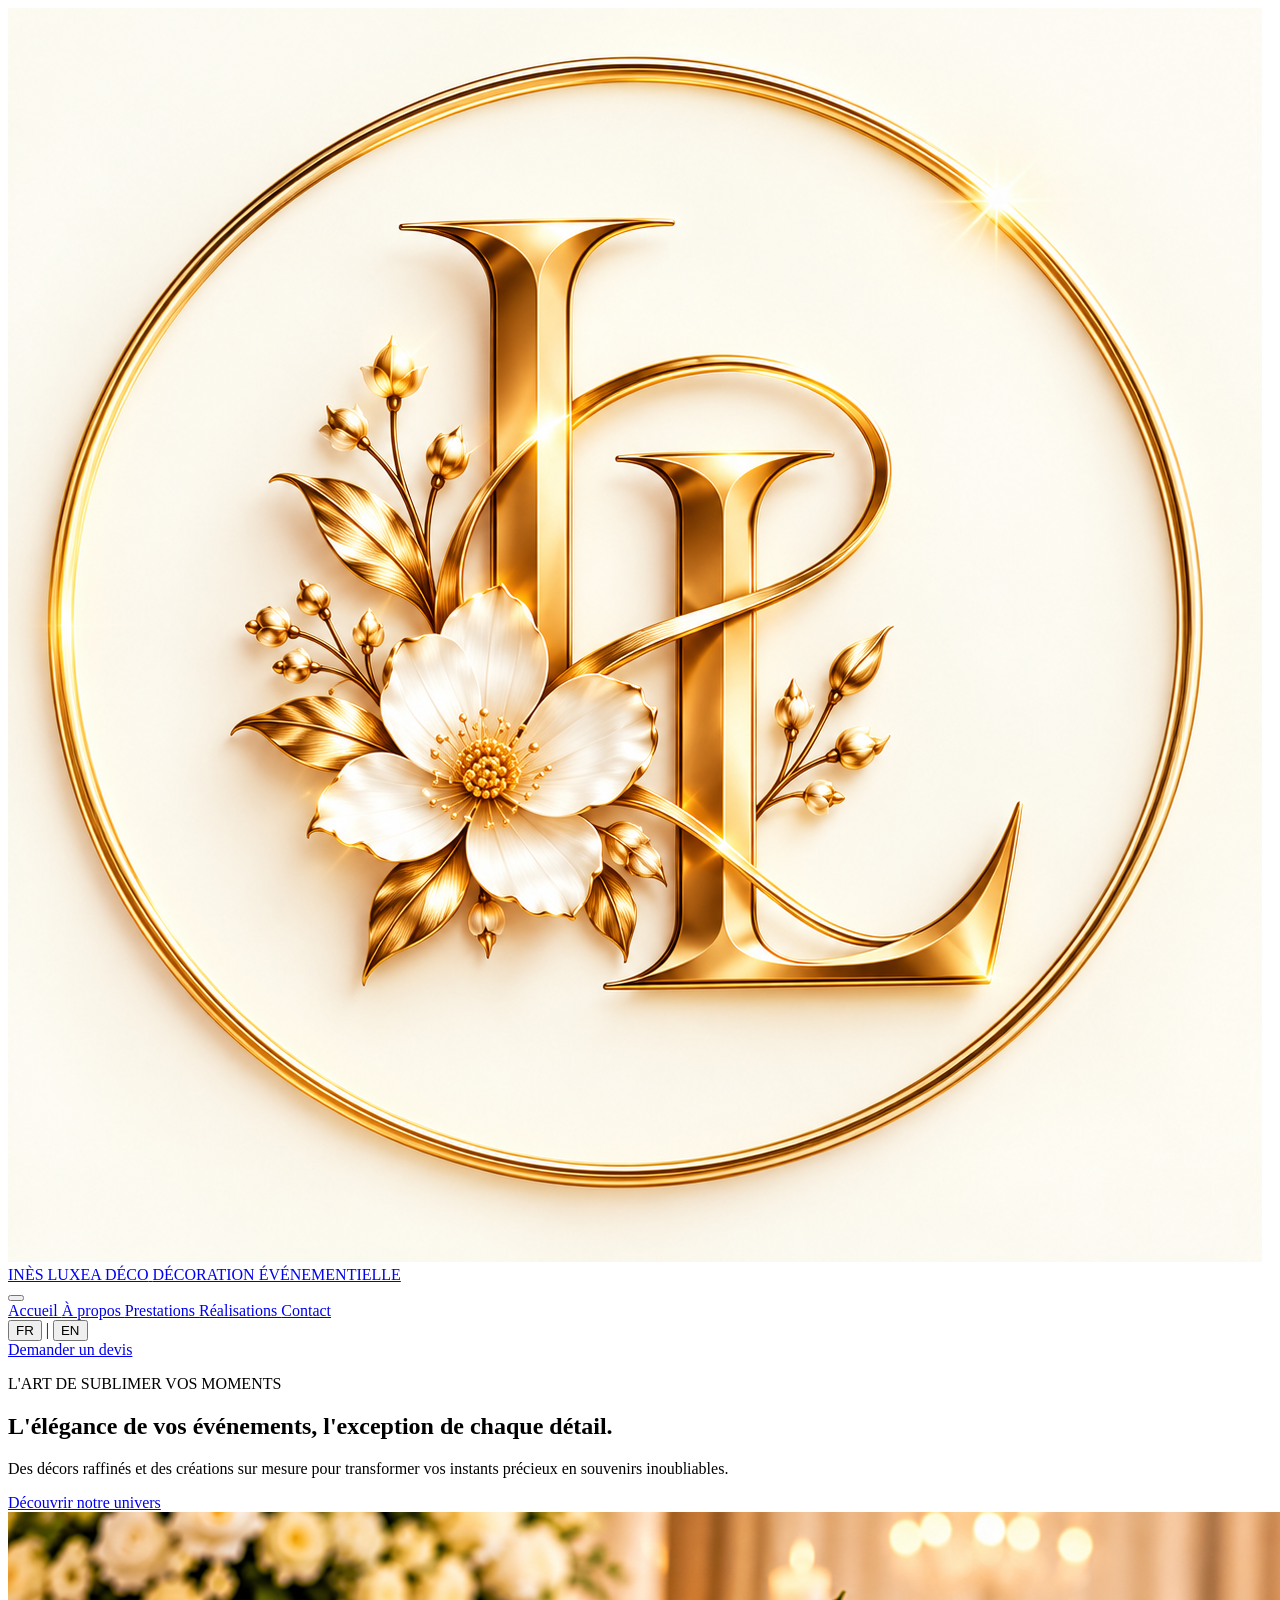
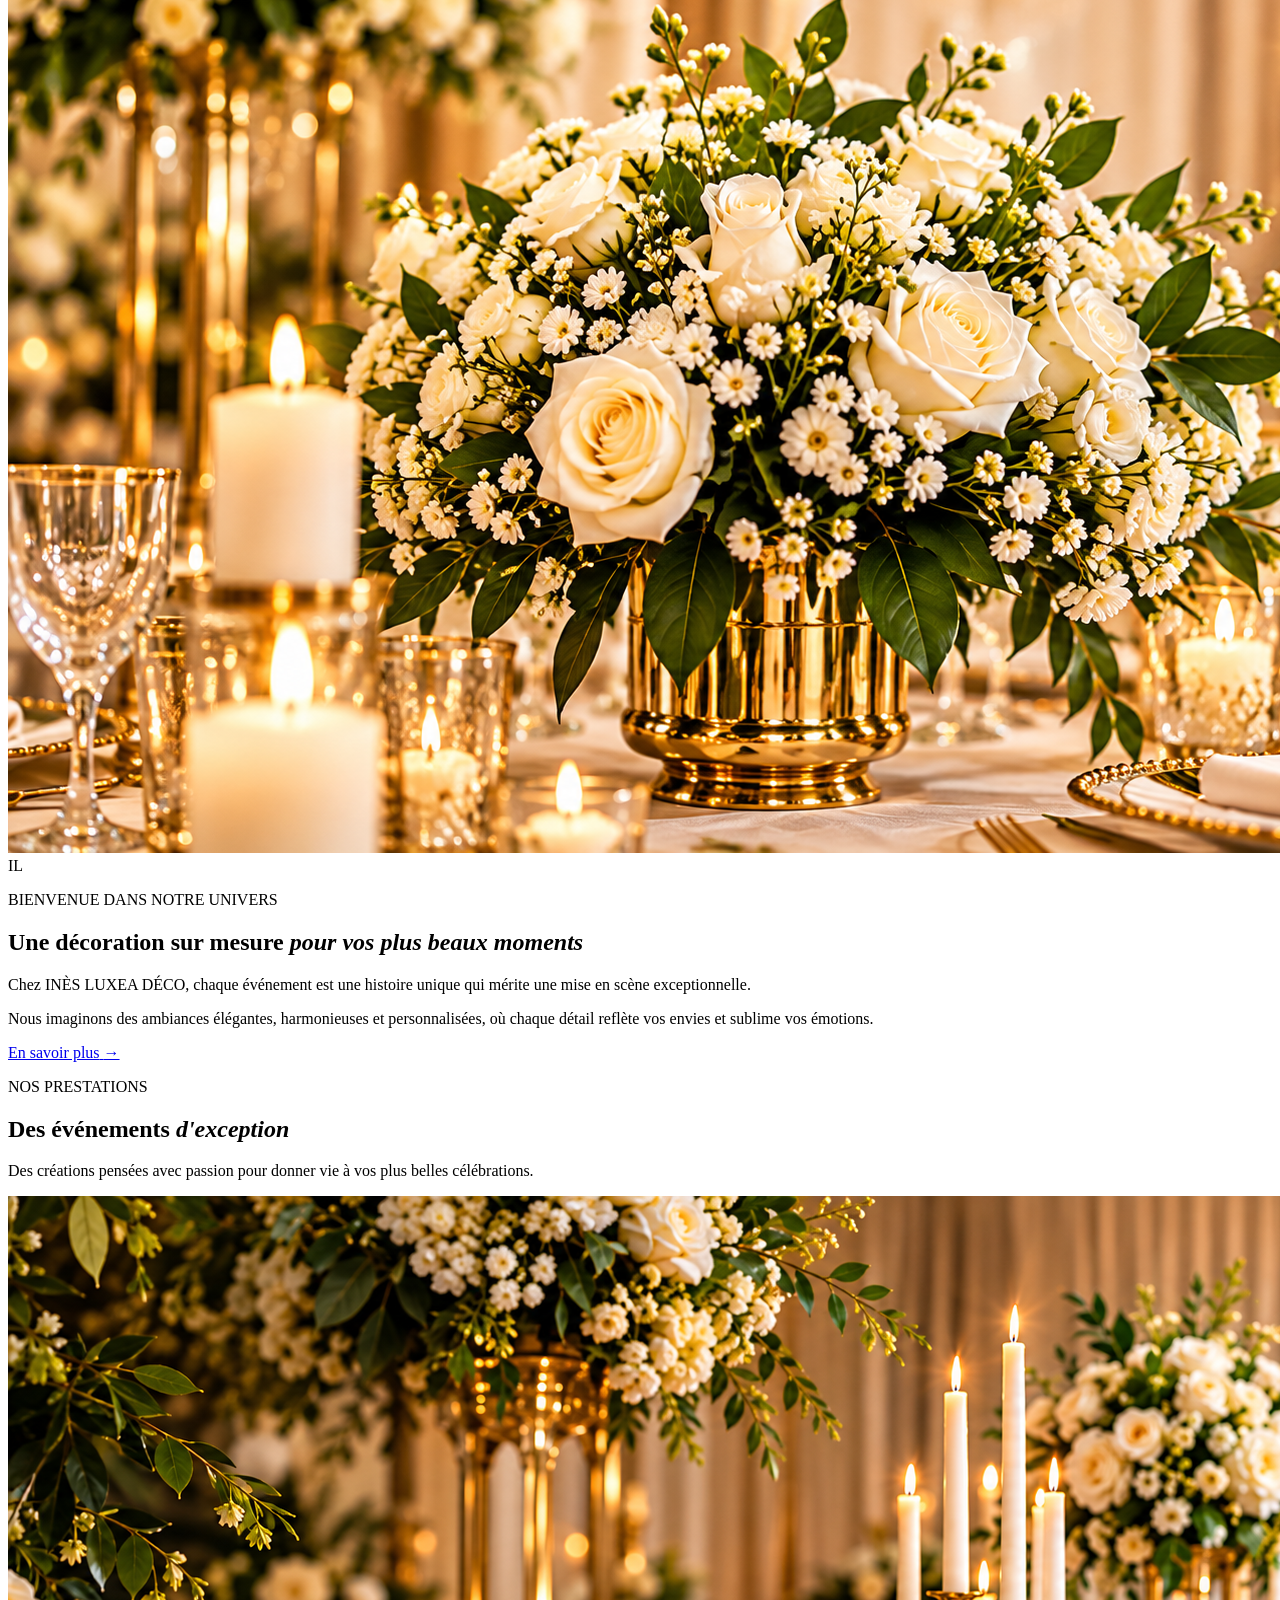
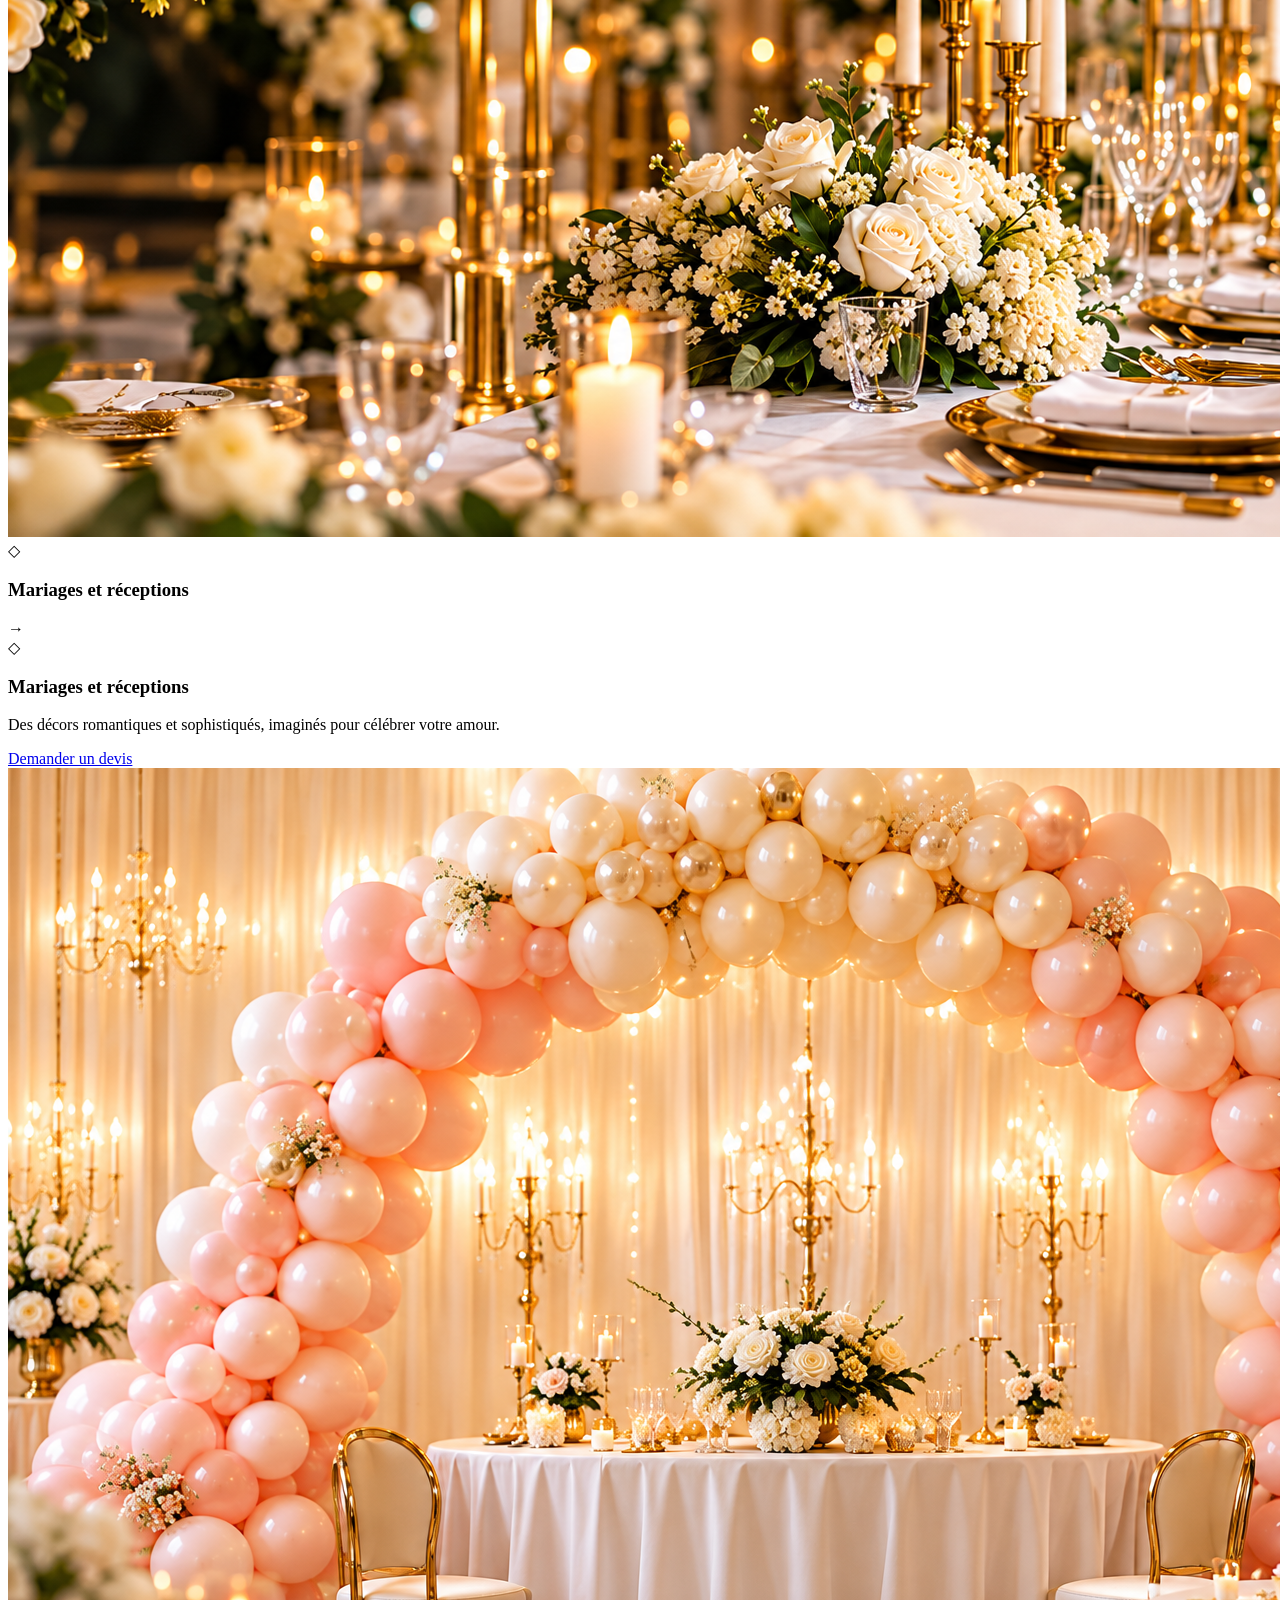
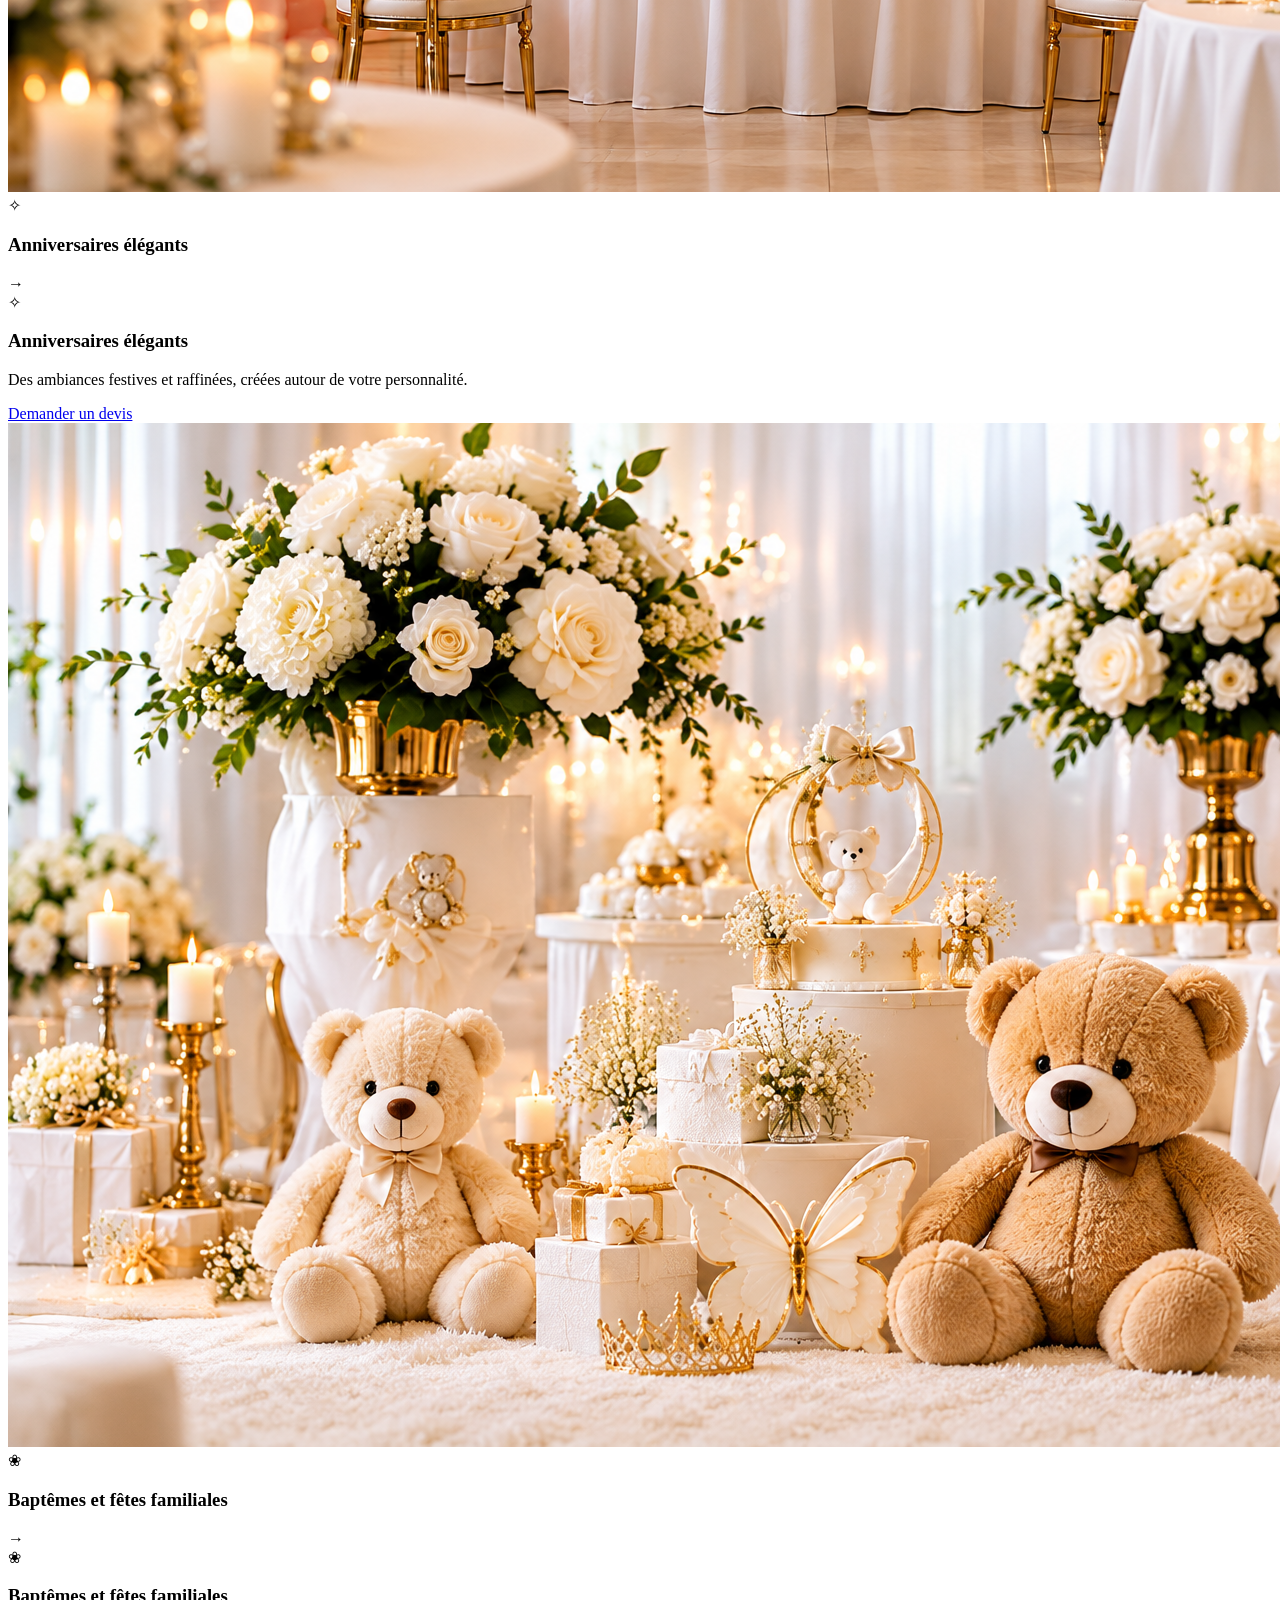
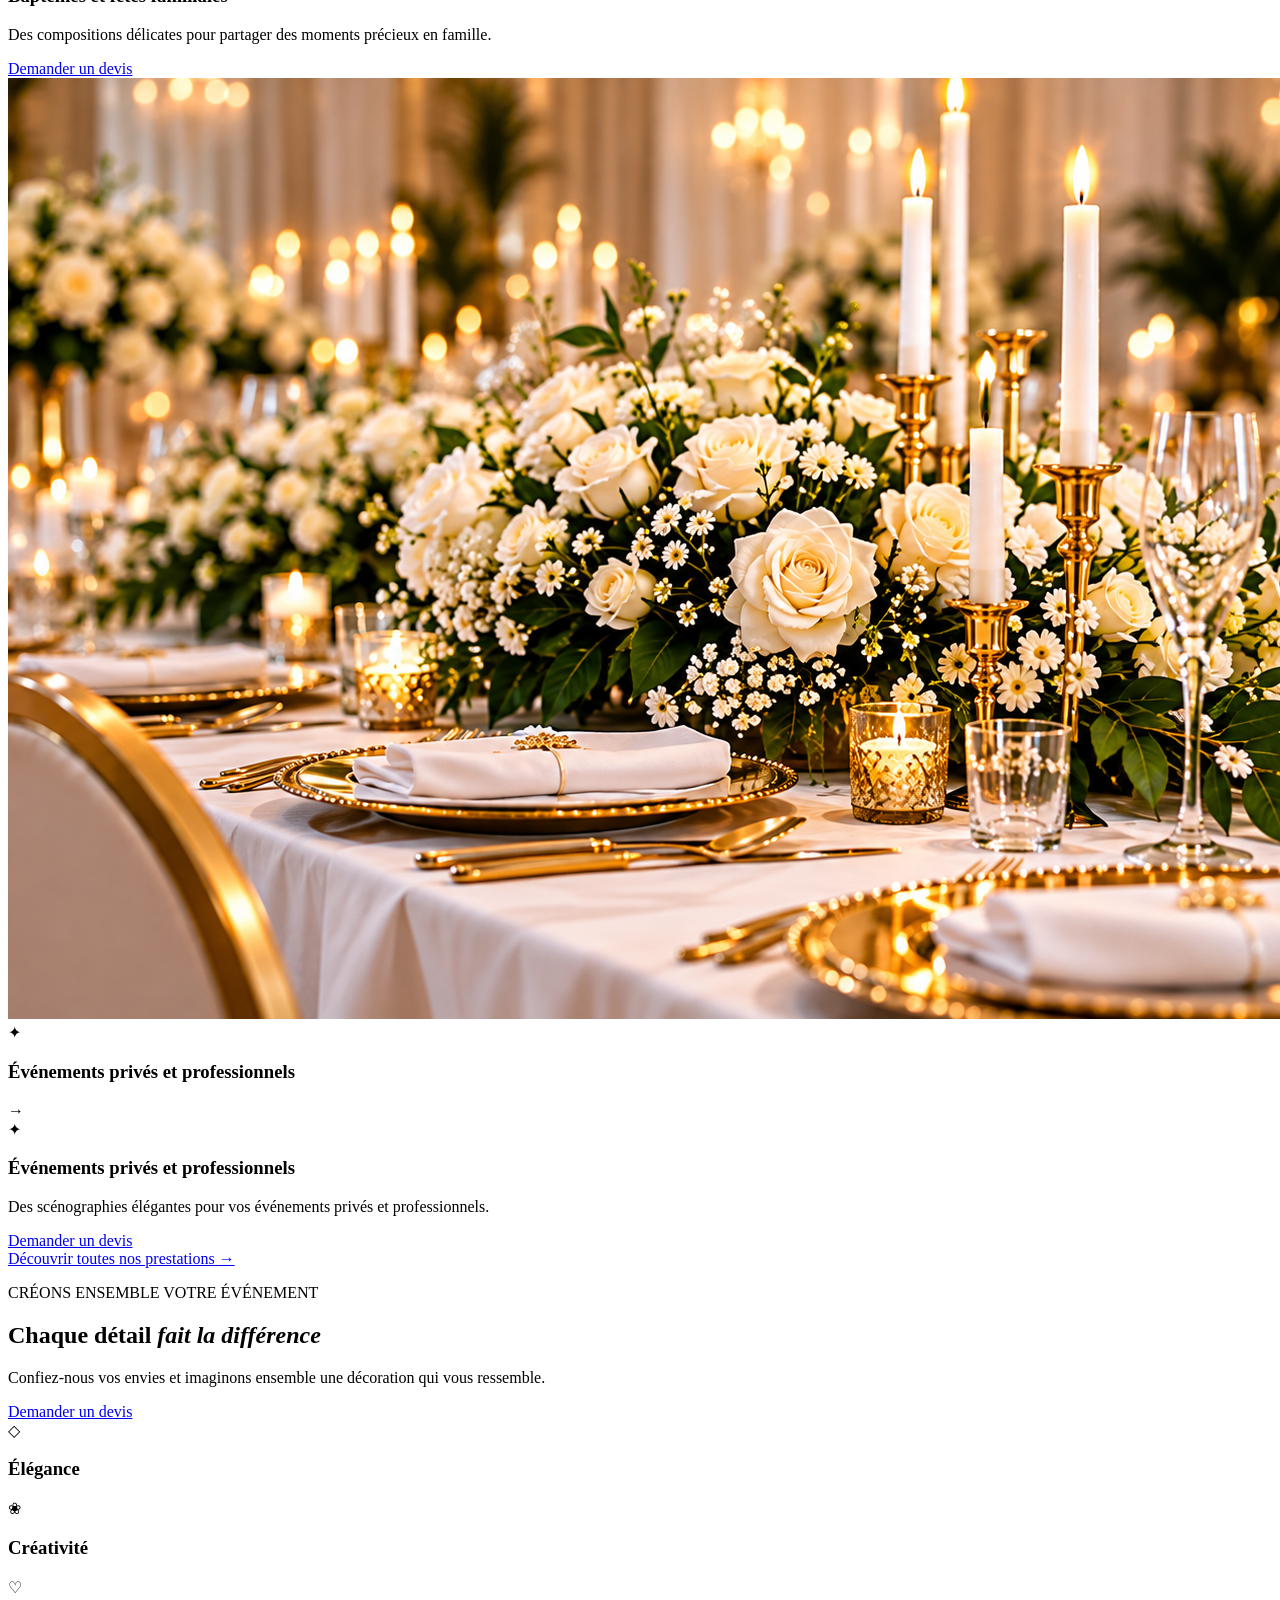
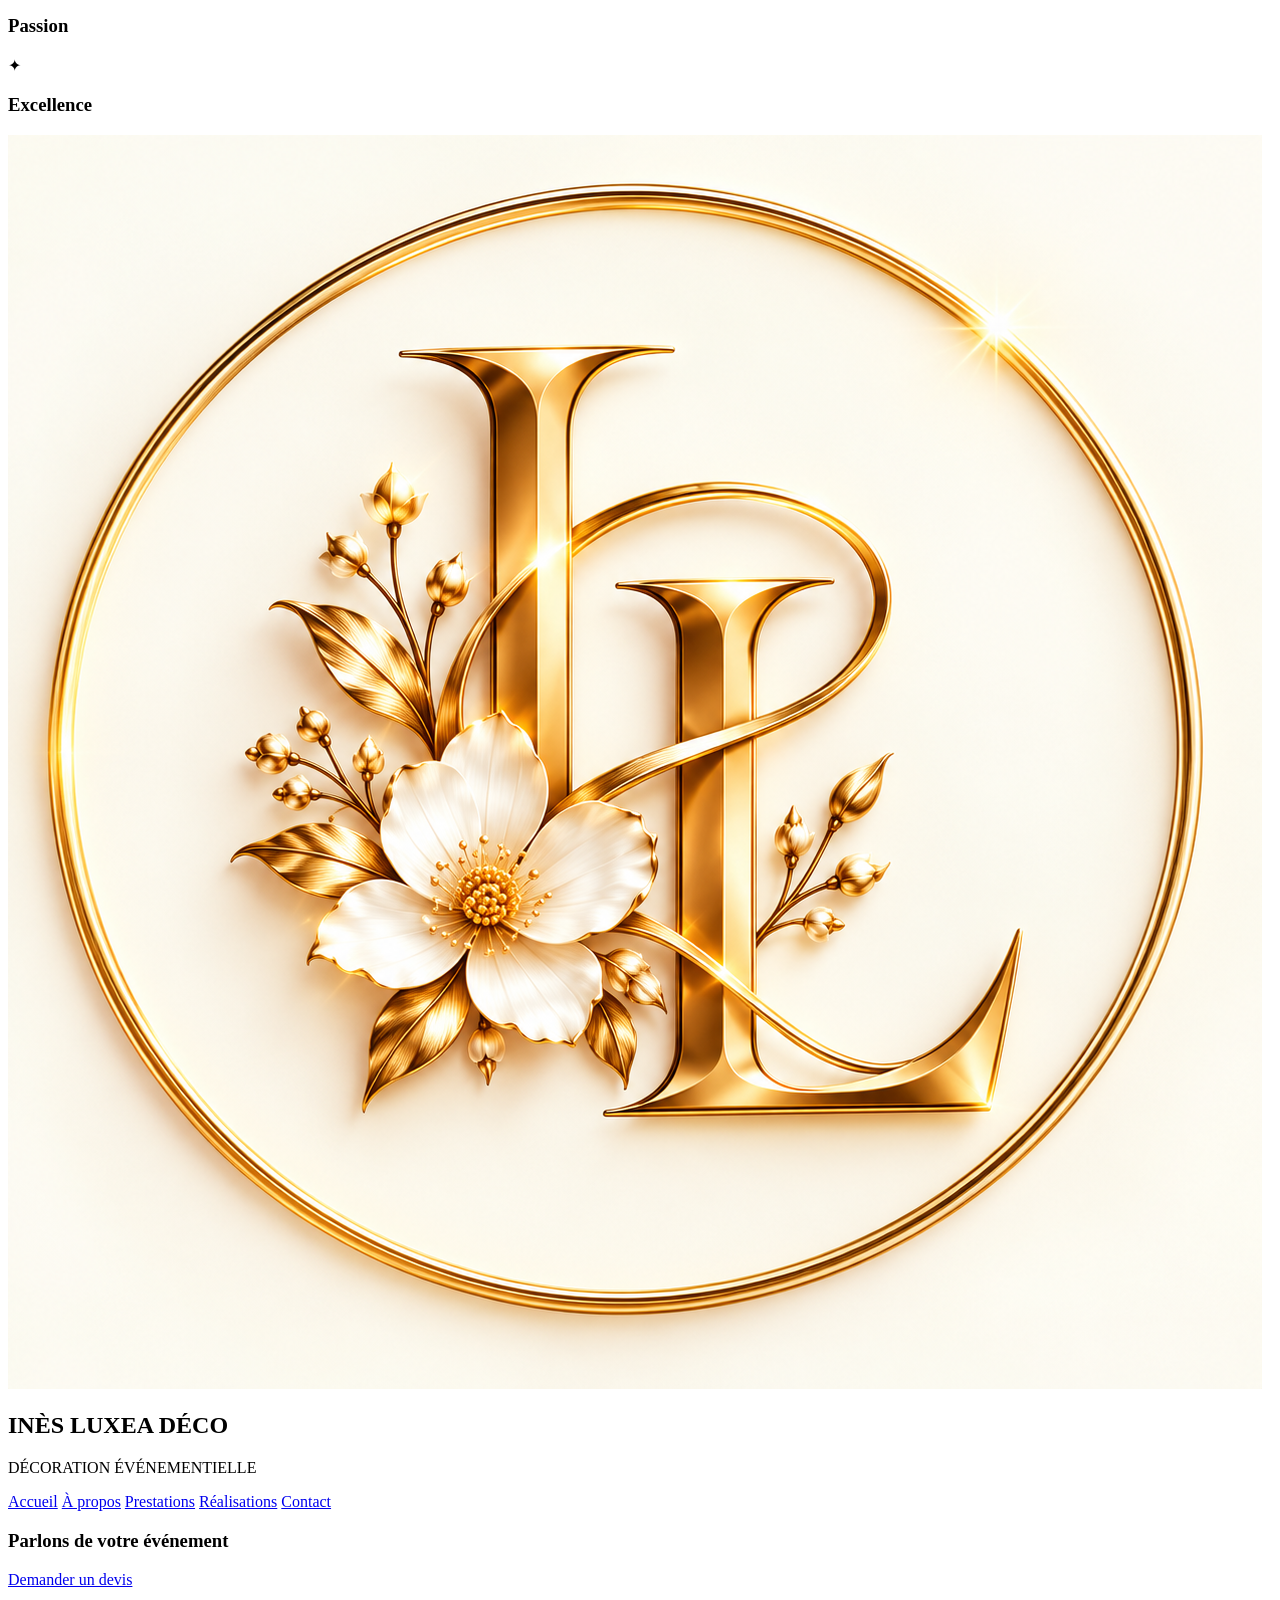
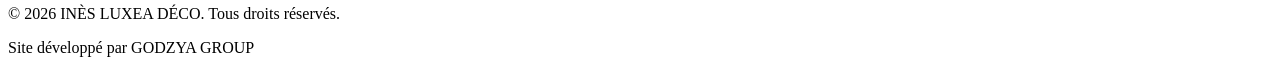
==== commit 33766d5a: "Create index.html with website structure Add initial HTML structure for the INÈS LUXEA DÉCO website," ====
--- a/index.html
+++ b/index.html
@@ -1,651 +1,658 @@
-<!DOCTYPE html>
-<html lang="fr">
-<head>
-  <meta charset="UTF-8">
-  <meta name="viewport" content="width=device-width, initial-scale=1.0">
-
-  <meta name="description" content="INÈS LUXEA DÉCO sublime vos mariages, anniversaires, baptêmes et événements avec des décorations élégantes et personnalisées.">
-
-  <meta name="theme-color" content="#f8f5ef">
-
-  <title>INÈS LUXEA DÉCO | Décoration événementielle de prestige</title>
-
-  <link rel="preconnect" href="https://fonts.googleapis.com">
-  <link rel="preconnect" href="https://fonts.gstatic.com" crossorigin>
-
-  <link href="https://fonts.googleapis.com/css2?family=Cormorant+Garamond:wght@400;500;600;700&family=DM+Sans:wght@400;500;600;700&family=Great+Vibes&display=swap" rel="stylesheet">
-
-  <link rel="stylesheet" href="style.css">
-  <script src="script.js" defer></script>
-</head>
-
-<body>
-
-  <!-- ==========================================
-       PREMIUM HEADER
-  ========================================== -->
-
-  <header class="site-header" id="top">
-
-    <div class="header-inner">
-
-      <nav class="nav-left" aria-label="Navigation principale gauche">
-        <a href="index.html" class="active" aria-current="page">Accueil</a>
-        <a href="#apropos">À propos</a>
-        <a href="#prestations">Prestations</a>
-      </nav>
-
-      <a href="index.html" class="brand" aria-label="INÈS LUXEA DÉCO — Accueil">
-        <img
-          src="IL%20Logo.png"
-          alt="Logo INÈS LUXEA DÉCO"
-          class="brand-logo"
-          width="100"
-          height="100"
-        >
-
-        <span class="brand-name">INÈS LUXEA DÉCO</span>
-        <span class="brand-subtitle">DÉCORATION ÉVÉNEMENTIELLE</span>
-      </a>
-
-      <!-- ==========================================
-     RIGHT NAVIGATION — LUXURY HEADER
-========================================== -->
-
-<nav class="nav-right" aria-label="Navigation principale droite">
-
-  <a href="realisations.html">
-    Réalisations
-  </a>
-
-  <a href="#contact">
-    Contact
-  </a>
-
-  <!-- SOCIAL MEDIA -->
-
-  <div class="header-socials">
-
-    <!-- INSTAGRAM -->
-
-    <a
-      href="#contact"
-      class="social-link"
-      aria-label="Instagram — coordonnées à confirmer"
-      title="Instagram"
-    >
-      <svg
-        xmlns="http://www.w3.org/2000/svg"
-        width="17"
-        height="17"
-        viewBox="0 0 24 24"
-        fill="none"
-        stroke="currentColor"
-        stroke-width="1.7"
-        stroke-linecap="round"
-        stroke-linejoin="round"
-        aria-hidden="true"
-      >
-        <rect x="2" y="2" width="20" height="20" rx="5"/>
-        <circle cx="12" cy="12" r="4"/>
-        <circle cx="17.5" cy="6.5" r="0.8" fill="currentColor" stroke="none"/>
-      </svg>
-    </a>
-
-    <!-- FACEBOOK -->
-
-    <a
-      href="#contact"
-      class="social-link"
-      aria-label="Facebook — coordonnées à confirmer"
-      title="Facebook"
-    >
-      <svg
-        xmlns="http://www.w3.org/2000/svg"
-        width="17"
-        height="17"
-        viewBox="0 0 24 24"
-        fill="currentColor"
-        aria-hidden="true"
-      >
-        <path d="M13.5 22v-9h3l.5-4h-3.5V6.5c0-1.2.4-2 2-2H17V1.1C16.7 1 15.5 1 14.2 1 11.4 1 9.5 2.7 9.5 5.8V9H6.5v4h3V22z"/>
-      </svg>
-    </a>
-
-  </div>
-
-  <!-- QUOTATION BUTTON -->
-
-  <a href="#contact" class="header-quote">
-    Demander un devis
-    <span aria-hidden="true">→</span>
-  </a>
-
-</nav>
-
-      <button
-        class="menu-toggle"
-        type="button"
-        aria-label="Ouvrir le menu"
-        aria-controls="navigation"
-        aria-expanded="false"
-      >
-        <span></span>
-        <span></span>
-        <span></span>
-      </button>
-
-    </div>
-
-    <nav class="mobile-navigation" id="navigation" aria-label="Navigation mobile">
-      <a href="index.html">Accueil</a>
-      <a href="#apropos">À propos</a>
-      <a href="#prestations">Prestations</a>
-      <a href="realisations.html">Réalisations</a>
-      <a href="#contact">Contact</a>
-      <a href="#contact" class="mobile-quote">Demander un devis →</a>
-    </nav>
-
-  </header>
-
-
-  <main>
-
-    <!-- ==========================================
-         LUXURY HERO
-    ========================================== -->
-
-    <section class="luxury-hero" aria-labelledby="hero-title">
-
-      <div class="hero-overlay"></div>
-
-      <div class="hero-content">
-
-        <p class="hero-eyebrow">
-          DES ÉVÉNEMENTS QUI RACONTENT VOTRE HISTOIRE
-        </p>
-
-        <h1 id="hero-title">
-          <span>L'élégance</span>
-          <span>de vos événements,</span>
-          <em>l'exception de chaque détail.</em>
-        </h1>
-
-        <p class="hero-description">
-          Décorations raffinées et personnalisées pour
-          des moments uniques et inoubliables.
-        </p>
-
-        <a href="#prestations" class="hero-button">
-          Découvrir nos prestations
-          <span aria-hidden="true">→</span>
-        </a>
-
-      </div>
-
-      <div class="hero-pagination" aria-hidden="true">
-        <span class="current">01</span>
-        <span class="divider"></span>
-        <span>02</span>
-        <span>03</span>
-      </div>
-
-    </section>
-
-
-    <!-- ==========================================
-         ABOUT — OUR STORY
-    ========================================== -->
-
-    <section class="about-luxury" id="apropos" aria-labelledby="about-title">
-
-      <div class="about-inner">
-
-        <div class="about-visual">
-
-          <div class="about-image-frame">
-            <img
-              src="https://images.unsplash.com/photo-1519225421980-715cb0215aed?auto=format&fit=crop&w=1100&q=85"
-              alt="Décoration florale élégante pour une réception"
-              loading="lazy"
-            >
-          </div>
-
-          <div class="about-seal" aria-hidden="true">
-            <span>IL</span>
-          </div>
-
-        </div>
-
-        <div class="about-content">
-
-          <p class="section-eyebrow">INÈS LUXEA DÉCO</p>
-
-          <h2 id="about-title">
-            Une décoration
-            <span>sur mesure</span>
-            <em>pour vos plus beaux moments</em>
-          </h2>
-
-          <div class="gold-rule"></div>
-
-          <p>
-            Chaque événement raconte une histoire.
-            Notre passion est de lui donner vie à travers
-            une décoration élégante, harmonieuse et
-            pensée dans les moindres détails.
-          </p>
-
-          <p>
-            Chez INÈS LUXEA DÉCO, nous imaginons des
-            univers uniques qui reflètent vos envies
-            et subliment les instants les plus précieux.
-          </p>
-
-          <a href="#prestations" class="outline-button">
-            En savoir plus
-            <span aria-hidden="true">→</span>
-          </a>
-
-        </div>
-
-      </div>
-
-    </section>
-
-
-    <!-- ==========================================
-         SERVICES — INTERACTIVE FLIP CARDS
-    ========================================== -->
-
-    <section class="luxury-services" id="prestations" aria-labelledby="services-title">
-
-      <div class="section-heading">
-
-        <p class="section-eyebrow">NOS PRESTATIONS</p>
-
-        <h2 id="services-title">
-          Des événements
-          <em>d'exception</em>
-        </h2>
-
-        <p>
-          Des créations pensées pour transformer
-          chaque célébration en un souvenir inoubliable.
-        </p>
-
-      </div>
-
-      <div class="services-grid">
-
-        <!-- CARD 1 — MARIAGES -->
-
-        <article class="service-card">
-
-          <div class="service-card-inner">
-
-            <div class="service-card-front">
-
-              <div class="service-image">
-                <img
-                  src="https://images.unsplash.com/photo-1519741497674-611481863552?auto=format&fit=crop&w=800&q=85"
-                  alt="Décoration de mariage élégante"
-                  loading="lazy"
-                >
-              </div>
-
-              <div class="service-icon" aria-hidden="true">♡</div>
-
-              <h3>Mariages et réceptions</h3>
-
-              <button
-                class="flip-trigger"
-                type="button"
-                aria-label="Découvrir les détails de Mariages et réceptions"
-                aria-expanded="false"
-              >
-                <span aria-hidden="true">→</span>
-              </button>
-
-            </div>
-
-            <div class="service-card-back">
-
-              <p class="card-back-label">PRESTATION 01</p>
-
-              <h3>Mariages et réceptions</h3>
-
-              <p>
-                Des décors romantiques et raffinés
-                pour célébrer votre union.
-              </p>
-
-              <ul>
-                <li>Décoration de salle</li>
-                <li>Arches et compositions florales</li>
-                <li>Tables d'honneur</li>
-                <li>Centres de table</li>
-                <li>Ambiances personnalisées</li>
-              </ul>
-
-              <a href="#contact" class="card-quote">
-                Demander un devis →
-              </a>
-
-              <button class="flip-back" type="button">
-                ← Retour
-              </button>
-
-            </div>
-
-          </div>
-
-        </article>
-
-
-        <!-- CARD 2 — ANNIVERSAIRES -->
-
-        <article class="service-card">
-
-          <div class="service-card-inner">
-
-            <div class="service-card-front">
-
-              <div class="service-image">
-                <img
-                  src="https://images.unsplash.com/photo-1530103862676-de8c9debad1d?auto=format&fit=crop&w=800&q=85"
-                  alt="Décoration élégante pour anniversaire"
-                  loading="lazy"
-                >
-              </div>
-
-              <div class="service-icon" aria-hidden="true">✧</div>
-
-              <h3>Anniversaires élégants</h3>
-
-              <button
-                class="flip-trigger"
-                type="button"
-                aria-label="Découvrir les détails des Anniversaires élégants"
-                aria-expanded="false"
-              >
-                <span aria-hidden="true">→</span>
-              </button>
-
-            </div>
-
-            <div class="service-card-back">
-
-              <p class="card-back-label">PRESTATION 02</p>
-
-              <h3>Anniversaires élégants</h3>
-
-              <p>
-                Une mise en scène unique pour
-                célébrer chaque nouvelle année
-                avec élégance.
-              </p>
-
-              <ul>
-                <li>Décorations à thème</li>
-                <li>Compositions de ballons</li>
-                <li>Espaces photos</li>
-                <li>Tables décorées</li>
-                <li>Créations sur mesure</li>
-              </ul>
-
-              <a href="#contact" class="card-quote">
-                Demander un devis →
-              </a>
-
-              <button class="flip-back" type="button">
-                ← Retour
-              </button>
-
-            </div>
-
-          </div>
-
-        </article>
-
-
-        <!-- CARD 3 — BAPTÊMES -->
-
-        <article class="service-card">
-
-          <div class="service-card-inner">
-
-            <div class="service-card-front">
-
-              <div class="service-image">
-                <img
-                  src="https://images.unsplash.com/photo-1523438885200-e635ba2c371e?auto=format&fit=crop&w=800&q=85"
-                  alt="Décoration délicate pour fête familiale"
-                  loading="lazy"
-                >
-              </div>
-
-              <div class="service-icon" aria-hidden="true">✿</div>
-
-              <h3>Baptêmes et fêtes familiales</h3>
-
-              <button
-                class="flip-trigger"
-                type="button"
-                aria-label="Découvrir les détails des Baptêmes et fêtes familiales"
-                aria-expanded="false"
-              >
-                <span aria-hidden="true">→</span>
-              </button>
-
-            </div>
-
-            <div class="service-card-back">
-
-              <p class="card-back-label">PRESTATION 03</p>
-
-              <h3>Baptêmes et fêtes familiales</h3>
-
-              <p>
-                Des ambiances douces et lumineuses
-                pour vos plus belles célébrations
-                en famille.
-              </p>
-
-              <ul>
-                <li>Décorations délicates</li>
-                <li>Tables de réception</li>
-                <li>Compositions florales</li>
-                <li>Univers personnalisés</li>
-                <li>Espaces souvenirs</li>
-              </ul>
-
-              <a href="#contact" class="card-quote">
-                Demander un devis →
-              </a>
-
-              <button class="flip-back" type="button">
-                ← Retour
-              </button>
-
-            </div>
-
-          </div>
-
-        </article>
-
-
-        <!-- CARD 4 — ÉVÉNEMENTS -->
-
-        <article class="service-card">
-
-          <div class="service-card-inner">
-
-            <div class="service-card-front">
-
-              <div class="service-image">
-                <img
-                  src="https://images.unsplash.com/photo-1511795409834-ef04bbd61622?auto=format&fit=crop&w=800&q=85"
-                  alt="Décoration pour événement privé ou professionnel"
-                  loading="lazy"
-                >
-              </div>
-
-              <div class="service-icon" aria-hidden="true">◇</div>
-
-              <h3>Événements privés et professionnels</h3>
-
-              <button
-                class="flip-trigger"
-                type="button"
-                aria-label="Découvrir les détails des Événements privés et professionnels"
-                aria-expanded="false"
-              >
-                <span aria-hidden="true">→</span>
-              </button>
-
-            </div>
-
-            <div class="service-card-back">
-
-              <p class="card-back-label">PRESTATION 04</p>
-
-              <h3>Événements privés et professionnels</h3>
-
-              <p>
-                Des décors sophistiqués pour
-                accueillir vos invités dans
-                une atmosphère mémorable.
-              </p>
-
-              <ul>
-                <li>Soirées privées</li>
-                <li>Événements d'entreprise</li>
-                <li>Réceptions professionnelles</li>
-                <li>Décoration de salle</li>
-                <li>Scénographies sur mesure</li>
-              </ul>
-
-              <a href="#contact" class="card-quote">
-                Demander un devis →
-              </a>
-
-              <button class="flip-back" type="button">
-                ← Retour
-              </button>
-
-            </div>
-
-          </div>
-
-        </article>
-
-      </div>
-
-      <div class="services-cta">
-        <a href="#contact" class="gold-button">
-          Demander un devis
-          <span aria-hidden="true">→</span>
-        </a>
-      </div>
-
-    </section>
-
-
-    <!-- ==========================================
-         OUR PROMISE
-    ========================================== -->
-
-    <section class="luxury-promises" aria-label="Nos engagements">
-
-      <div class="promises-inner">
-
-        <div class="promise">
-          <span class="promise-icon" aria-hidden="true">◇</span>
-          <p>Un savoir-faire <strong>raffiné</strong></p>
-        </div>
-
-        <div class="promise">
-          <span class="promise-icon" aria-hidden="true">✿</span>
-          <p>Des créations <strong>personnalisées</strong></p>
-        </div>
-
-        <div class="promise">
-          <span class="promise-icon" aria-hidden="true">♡</span>
-          <p>Une écoute attentive <strong>à vos envies</strong></p>
-        </div>
-
-        <div class="promise">
-          <span class="promise-icon" aria-hidden="true">✧</span>
-          <p>Des souvenirs <strong>inoubliables</strong></p>
-        </div>
-
-      </div>
-
-    </section>
-
-
-    <!-- ==========================================
-         CONTACT
-    ========================================== -->
-
-    <section class="luxury-contact" id="contact" aria-labelledby="contact-title">
-
-      <div class="contact-inner">
-
-        <p class="section-eyebrow">CRÉONS ENSEMBLE</p>
-
-        <h2 id="contact-title">
-          Imaginons votre
-          <em>plus bel événement</em>
-        </h2>
-
-        <p>
-          Parlez-nous de votre projet et donnons vie,
-          ensemble, à une décoration qui vous ressemble.
-        </p>
-
-        <a href="mailto:contact@example.com?subject=Demande%20de%20devis%20IN%C3%88S%20LUXEA%20D%C3%89CO"
-           class="gold-button">
-          Nous contacter →
-        </a>
-
-      </div>
-
-    </section>
-
-  </main>
-
-
-  <!-- ==========================================
-       FOOTER
-  ========================================== -->
-
-  <footer class="luxury-footer">
-
-    <div class="footer-inner">
-
-      <div class="footer-brand">
-        <span>INÈS LUXEA DÉCO</span>
-        <small>DÉCORATION ÉVÉNEMENTIELLE</small>
-      </div>
-
-      <nav aria-label="Navigation de pied de page">
-        <a href="index.html">Accueil</a>
-        <a href="#apropos">À propos</a>
-        <a href="#prestations">Prestations</a>
-        <a href="realisations.html">Réalisations</a>
-        <a href="#contact">Contact</a>
-      </nav>
-
-      <div class="footer-bottom">
-        <p>© <span id="year">2026</span> INÈS LUXEA DÉCO. Tous droits réservés.</p>
-        <p>Création du site : GODZYA GROUP</p>
-      </div>
-
-    </div>
-
-  </footer>
-
-</body>
-</html>
+<!DOCTYPE html>
+<html lang="fr">
+
+<head>
+  <meta charset="UTF-8">
+  <meta name="viewport" content="width=device-width, initial-scale=1.0">
+
+  <meta
+    name="description"
+    content="INÈS LUXEA DÉCO — Décoration événementielle élégante et sur mesure pour vos plus beaux moments."
+    data-i18n-content="metaDescription"
+  >
+
+  <meta name="theme-color" content="#f9f6ef">
+
+  <title data-i18n="homePageTitle">
+    INÈS LUXEA DÉCO | Décoration événementielle
+  </title>
+
+  <link rel="preconnect" href="https://fonts.googleapis.com">
+  <link rel="preconnect" href="https://fonts.gstatic.com" crossorigin>
+
+  <link
+    href="https://fonts.googleapis.com/css2?family=Cormorant+Garamond:wght@400;500;600;700&family=Great+Vibes&family=Montserrat:wght@300;400;500;600&display=swap"
+    rel="stylesheet"
+  >
+
+  <link rel="icon" type="image/png" href="IL%20Logo.png">
+  <link rel="stylesheet" href="style.css">
+  <script src="script.js" defer></script>
+</head>
+
+<body>
+
+  <!-- ========================================
+       PREMIUM HEADER
+  ========================================= -->
+
+  <header class="site-header" id="top">
+
+    <div class="header-decoration header-decoration-left" aria-hidden="true"></div>
+    <div class="header-decoration header-decoration-right" aria-hidden="true"></div>
+
+    <div class="brand-area">
+      <a href="index.html" class="brand-link" aria-label="INÈS LUXEA DÉCO — Accueil">
+
+        <img
+          src="IL%20Logo.png"
+          alt="Monogramme INÈS LUXEA DÉCO"
+          class="brand-logo"
+        >
+
+        <span class="brand-name">INÈS LUXEA DÉCO</span>
+
+        <span class="brand-subtitle" data-i18n="brandSubtitle">
+          DÉCORATION ÉVÉNEMENTIELLE
+        </span>
+
+      </a>
+    </div>
+
+    <div class="navigation-bar">
+
+      <button
+        class="mobile-menu-toggle"
+        type="button"
+        aria-expanded="false"
+        aria-controls="primary-navigation"
+        aria-label="Ouvrir le menu"
+        data-i18n-aria-label="openMenu"
+      >
+        <span></span>
+        <span></span>
+        <span></span>
+      </button>
+
+      <nav
+        class="primary-navigation"
+        id="primary-navigation"
+        aria-label="Navigation principale"
+        data-i18n-aria-label="primaryNavigation"
+      >
+
+        <a href="index.html" class="nav-link active" aria-current="page" data-i18n="navHome">
+          Accueil
+        </a>
+
+        <a href="apropos.html" class="nav-link" data-i18n="navAbout">
+          À propos
+        </a>
+
+        <a href="prestations.html" class="nav-link" data-i18n="navServices">
+          Prestations
+        </a>
+
+        <a href="realisations.html" class="nav-link" data-i18n="navPortfolio">
+          Réalisations
+        </a>
+
+        <a href="contact.html" class="nav-link" data-i18n="navContact">
+          Contact
+        </a>
+
+      </nav>
+
+      <div class="header-actions">
+
+        <div class="language-switcher" role="group" aria-label="Choix de la langue" data-i18n-aria-label="languageChoice">
+          <button type="button" class="language-btn active" data-lang="fr" aria-pressed="true">
+            FR
+          </button>
+
+          <span class="language-divider" aria-hidden="true">|</span>
+
+          <button type="button" class="language-btn" data-lang="en" aria-pressed="false">
+            EN
+          </button>
+        </div>
+
+        <a href="contact.html" class="header-quote-btn" data-i18n="requestQuote">
+          Demander un devis
+        </a>
+
+      </div>
+
+    </div>
+
+  </header>
+
+
+  <main>
+
+    <!-- ========================================
+         HERO SECTION
+    ========================================= -->
+
+    <section class="hero-section" aria-labelledby="hero-title">
+
+      <div class="hero-background" aria-hidden="true"></div>
+      <div class="hero-overlay" aria-hidden="true"></div>
+
+      <div class="hero-content">
+
+        <p class="hero-eyebrow" data-i18n="heroEyebrow">
+          L'ART DE SUBLIMER VOS MOMENTS
+        </p>
+
+        <h1 id="hero-title" class="hero-title">
+
+          <span data-i18n="heroLineOne">
+            L'élégance
+          </span>
+
+          <span class="hero-script" data-i18n="heroLineTwo">
+            de vos événements,
+          </span>
+
+          <span data-i18n="heroLineThree">
+            l'exception de chaque détail.
+          </span>
+
+        </h1>
+
+        <p class="hero-description" data-i18n="heroDescription">
+          Des décors raffinés et des créations sur mesure
+          pour transformer vos instants précieux en souvenirs inoubliables.
+        </p>
+
+        <a href="contact.html" class="btn btn-gold" data-i18n="discoverUniverse">
+          Découvrir notre univers
+        </a>
+
+      </div>
+
+      <div class="hero-pagination" aria-hidden="true">
+        <span class="pagination-line active"></span>
+        <span class="pagination-line"></span>
+        <span class="pagination-line"></span>
+      </div>
+
+      <a href="#about-preview" class="hero-scroll" data-i18n-aria-label="scrollToDiscover" aria-label="Découvrir la suite">
+        <span></span>
+      </a>
+
+    </section>
+
+
+    <!-- ========================================
+         ABOUT PREVIEW
+    ========================================= -->
+
+    <section class="about-preview section-padding" id="about-preview">
+
+      <div class="container about-grid">
+
+        <div class="about-visual">
+
+          <div class="about-image-frame">
+
+            <img
+              src="Image2.png"
+              alt="Décoration florale raffinée pour un événement"
+              data-i18n-alt="aboutImageAlt"
+              loading="lazy"
+            >
+
+          </div>
+
+          <div class="about-monogram" aria-hidden="true">
+            <span>IL</span>
+          </div>
+
+        </div>
+
+        <div class="about-content">
+
+          <p class="section-eyebrow" data-i18n="aboutEyebrow">
+            BIENVENUE DANS NOTRE UNIVERS
+          </p>
+
+          <h2 class="section-title">
+
+            <span data-i18n="aboutTitleOne">
+              Une décoration sur mesure
+            </span>
+
+            <em data-i18n="aboutTitleTwo">
+              pour vos plus beaux moments
+            </em>
+
+          </h2>
+
+          <div class="gold-divider"></div>
+
+          <p data-i18n="aboutParagraphOne">
+            Chez INÈS LUXEA DÉCO, chaque événement est une histoire
+            unique qui mérite une mise en scène exceptionnelle.
+          </p>
+
+          <p data-i18n="aboutParagraphTwo">
+            Nous imaginons des ambiances élégantes, harmonieuses et
+            personnalisées, où chaque détail reflète vos envies
+            et sublime vos émotions.
+          </p>
+
+          <a href="apropos.html" class="text-link">
+            <span data-i18n="learnMore">En savoir plus</span>
+            <span aria-hidden="true">→</span>
+          </a>
+
+        </div>
+
+      </div>
+
+    </section>
+
+
+    <!-- ========================================
+         SERVICES SECTION
+    ========================================= -->
+
+    <section class="services-section section-padding" id="services">
+
+      <div class="container">
+
+        <div class="section-heading centered">
+
+          <p class="section-eyebrow" data-i18n="servicesEyebrow">
+            NOS PRESTATIONS
+          </p>
+
+          <h2 class="section-title">
+
+            <span data-i18n="servicesTitleOne">
+              Des événements
+            </span>
+
+            <em data-i18n="servicesTitleTwo">
+              d'exception
+            </em>
+
+          </h2>
+
+          <p class="section-introduction" data-i18n="servicesIntroduction">
+            Des créations pensées avec passion pour donner vie
+            à vos plus belles célébrations.
+          </p>
+
+        </div>
+
+
+        <div class="services-grid">
+
+          <!-- MARIAGES -->
+
+          <article class="service-card" data-service="wedding">
+
+            <div class="service-card-inner">
+
+              <div class="service-card-front">
+
+                <img
+                  src="hero.png"
+                  alt="Décoration de mariage élégante"
+                  data-i18n-alt="weddingImageAlt"
+                  loading="lazy"
+                >
+
+                <div class="service-card-content">
+
+                  <div class="service-icon" aria-hidden="true">◇</div>
+
+                  <h3 data-i18n="weddingTitle">
+                    Mariages et réceptions
+                  </h3>
+
+                  <span class="service-arrow" aria-hidden="true">→</span>
+
+                </div>
+
+              </div>
+
+              <div class="service-card-back">
+
+                <div class="service-back-icon" aria-hidden="true">◇</div>
+
+                <h3 data-i18n="weddingTitle">
+                  Mariages et réceptions
+                </h3>
+
+                <p data-i18n="weddingDescription">
+                  Des décors romantiques et sophistiqués,
+                  imaginés pour célébrer votre amour.
+                </p>
+
+                <a href="contact.html?service=mariage" class="service-quote-link" data-i18n="requestQuote">
+                  Demander un devis
+                </a>
+
+              </div>
+
+            </div>
+
+          </article>
+
+
+          <!-- ANNIVERSAIRES -->
+
+          <article class="service-card" data-service="birthday">
+
+            <div class="service-card-inner">
+
+              <div class="service-card-front">
+
+                <img
+                  src="anniversaire.png"
+                  alt="Décoration d'anniversaire avec ballons élégants"
+                  data-i18n-alt="birthdayImageAlt"
+                  loading="lazy"
+                >
+
+                <div class="service-card-content">
+
+                  <div class="service-icon" aria-hidden="true">✧</div>
+
+                  <h3 data-i18n="birthdayTitle">
+                    Anniversaires élégants
+                  </h3>
+
+                  <span class="service-arrow" aria-hidden="true">→</span>
+
+                </div>
+
+              </div>
+
+              <div class="service-card-back">
+
+                <div class="service-back-icon" aria-hidden="true">✧</div>
+
+                <h3 data-i18n="birthdayTitle">
+                  Anniversaires élégants
+                </h3>
+
+                <p data-i18n="birthdayDescription">
+                  Des ambiances festives et raffinées,
+                  créées autour de votre personnalité.
+                </p>
+
+                <a href="contact.html?service=anniversaire" class="service-quote-link" data-i18n="requestQuote">
+                  Demander un devis
+                </a>
+
+              </div>
+
+            </div>
+
+          </article>
+
+
+          <!-- BAPTÊMES -->
+
+          <article class="service-card" data-service="baptism">
+
+            <div class="service-card-inner">
+
+              <div class="service-card-front">
+
+                <img
+                  src="bapteme.png"
+                  alt="Décoration de baptême douce et élégante"
+                  data-i18n-alt="baptismImageAlt"
+                  loading="lazy"
+                >
+
+                <div class="service-card-content">
+
+                  <div class="service-icon" aria-hidden="true">❀</div>
+
+                  <h3 data-i18n="baptismTitle">
+                    Baptêmes et fêtes familiales
+                  </h3>
+
+                  <span class="service-arrow" aria-hidden="true">→</span>
+
+                </div>
+
+              </div>
+
+              <div class="service-card-back">
+
+                <div class="service-back-icon" aria-hidden="true">❀</div>
+
+                <h3 data-i18n="baptismTitle">
+                  Baptêmes et fêtes familiales
+                </h3>
+
+                <p data-i18n="baptismDescription">
+                  Des compositions délicates pour partager
+                  des moments précieux en famille.
+                </p>
+
+                <a href="contact.html?service=bapteme" class="service-quote-link" data-i18n="requestQuote">
+                  Demander un devis
+                </a>
+
+              </div>
+
+            </div>
+
+          </article>
+
+
+          <!-- ÉVÉNEMENTS PRIVÉS -->
+
+          <article class="service-card" data-service="events">
+
+            <div class="service-card-inner">
+
+              <div class="service-card-front">
+
+                <img
+                  src="evenement.png"
+                  alt="Décoration d'événement privé et professionnel"
+                  data-i18n-alt="eventsImageAlt"
+                  loading="lazy"
+                >
+
+                <div class="service-card-content">
+
+                  <div class="service-icon" aria-hidden="true">✦</div>
+
+                  <h3 data-i18n="eventsTitle">
+                    Événements privés et professionnels
+                  </h3>
+
+                  <span class="service-arrow" aria-hidden="true">→</span>
+
+                </div>
+
+              </div>
+
+              <div class="service-card-back">
+
+                <div class="service-back-icon" aria-hidden="true">✦</div>
+
+                <h3 data-i18n="eventsTitle">
+                  Événements privés et professionnels
+                </h3>
+
+                <p data-i18n="eventsDescription">
+                  Des scénographies élégantes pour vos
+                  événements privés et professionnels.
+                </p>
+
+                <a href="contact.html?service=evenement" class="service-quote-link" data-i18n="requestQuote">
+                  Demander un devis
+                </a>
+
+              </div>
+
+            </div>
+
+          </article>
+
+        </div>
+
+
+        <div class="services-footer">
+
+          <a href="prestations.html" class="text-link">
+            <span data-i18n="exploreServices">Découvrir toutes nos prestations</span>
+            <span aria-hidden="true">→</span>
+          </a>
+
+        </div>
+
+      </div>
+
+    </section>
+
+
+    <!-- ========================================
+         QUOTATION CALL TO ACTION
+    ========================================= -->
+
+    <section class="quote-section">
+
+      <div class="container quote-content">
+
+        <p class="section-eyebrow" data-i18n="quoteEyebrow">
+          CRÉONS ENSEMBLE VOTRE ÉVÉNEMENT
+        </p>
+
+        <h2 class="section-title">
+
+          <span data-i18n="quoteTitleOne">
+            Chaque détail
+          </span>
+
+          <em data-i18n="quoteTitleTwo">
+            fait la différence
+          </em>
+
+        </h2>
+
+        <p data-i18n="quoteDescription">
+          Confiez-nous vos envies et imaginons ensemble
+          une décoration qui vous ressemble.
+        </p>
+
+        <a href="contact.html" class="btn btn-gold" data-i18n="requestQuote">
+          Demander un devis
+        </a>
+
+      </div>
+
+    </section>
+
+
+    <!-- ========================================
+         OUR VALUES
+    ========================================= -->
+
+    <section class="values-section section-padding">
+
+      <div class="container values-grid">
+
+        <div class="value-item">
+          <span class="value-icon" aria-hidden="true">◇</span>
+          <h3 data-i18n="valueElegance">Élégance</h3>
+        </div>
+
+        <div class="value-item">
+          <span class="value-icon" aria-hidden="true">❀</span>
+          <h3 data-i18n="valueCreativity">Créativité</h3>
+        </div>
+
+        <div class="value-item">
+          <span class="value-icon" aria-hidden="true">♡</span>
+          <h3 data-i18n="valuePassion">Passion</h3>
+        </div>
+
+        <div class="value-item">
+          <span class="value-icon" aria-hidden="true">✦</span>
+          <h3 data-i18n="valueExcellence">Excellence</h3>
+        </div>
+
+      </div>
+
+    </section>
+
+  </main>
+
+
+  <!-- ========================================
+       FOOTER
+  ========================================= -->
+
+  <footer class="site-footer">
+
+    <div class="container footer-main">
+
+      <div class="footer-brand">
+
+        <img
+          src="IL%20Logo.png"
+          alt="INÈS LUXEA DÉCO"
+          class="footer-logo"
+        >
+
+        <h2>INÈS LUXEA DÉCO</h2>
+
+        <p data-i18n="brandSubtitle">
+          DÉCORATION ÉVÉNEMENTIELLE
+        </p>
+
+      </div>
+
+      <nav class="footer-navigation" aria-label="Navigation de pied de page" data-i18n-aria-label="footerNavigation">
+
+        <a href="index.html" data-i18n="navHome">Accueil</a>
+        <a href="apropos.html" data-i18n="navAbout">À propos</a>
+        <a href="prestations.html" data-i18n="navServices">Prestations</a>
+        <a href="realisations.html" data-i18n="navPortfolio">Réalisations</a>
+        <a href="contact.html" data-i18n="navContact">Contact</a>
+
+      </nav>
+
+      <div class="footer-contact">
+
+        <h3 data-i18n="footerContactTitle">Parlons de votre événement</h3>
+
+        <a href="contact.html" class="footer-contact-link" data-i18n="requestQuote">
+          Demander un devis
+        </a>
+
+      </div>
+
+    </div>
+
+    <div class="container footer-bottom">
+
+      <p>
+        © <span id="current-year">2026</span> INÈS LUXEA DÉCO.
+        <span data-i18n="rightsReserved">Tous droits réservés.</span>
+      </p>
+
+      <p>
+        <span data-i18n="developedBy">Site développé par</span>
+        <span class="developer-name">GODZYA GROUP</span>
+      </p>
+
+    </div>
+
+  </footer>
+
+</body>
+</html>
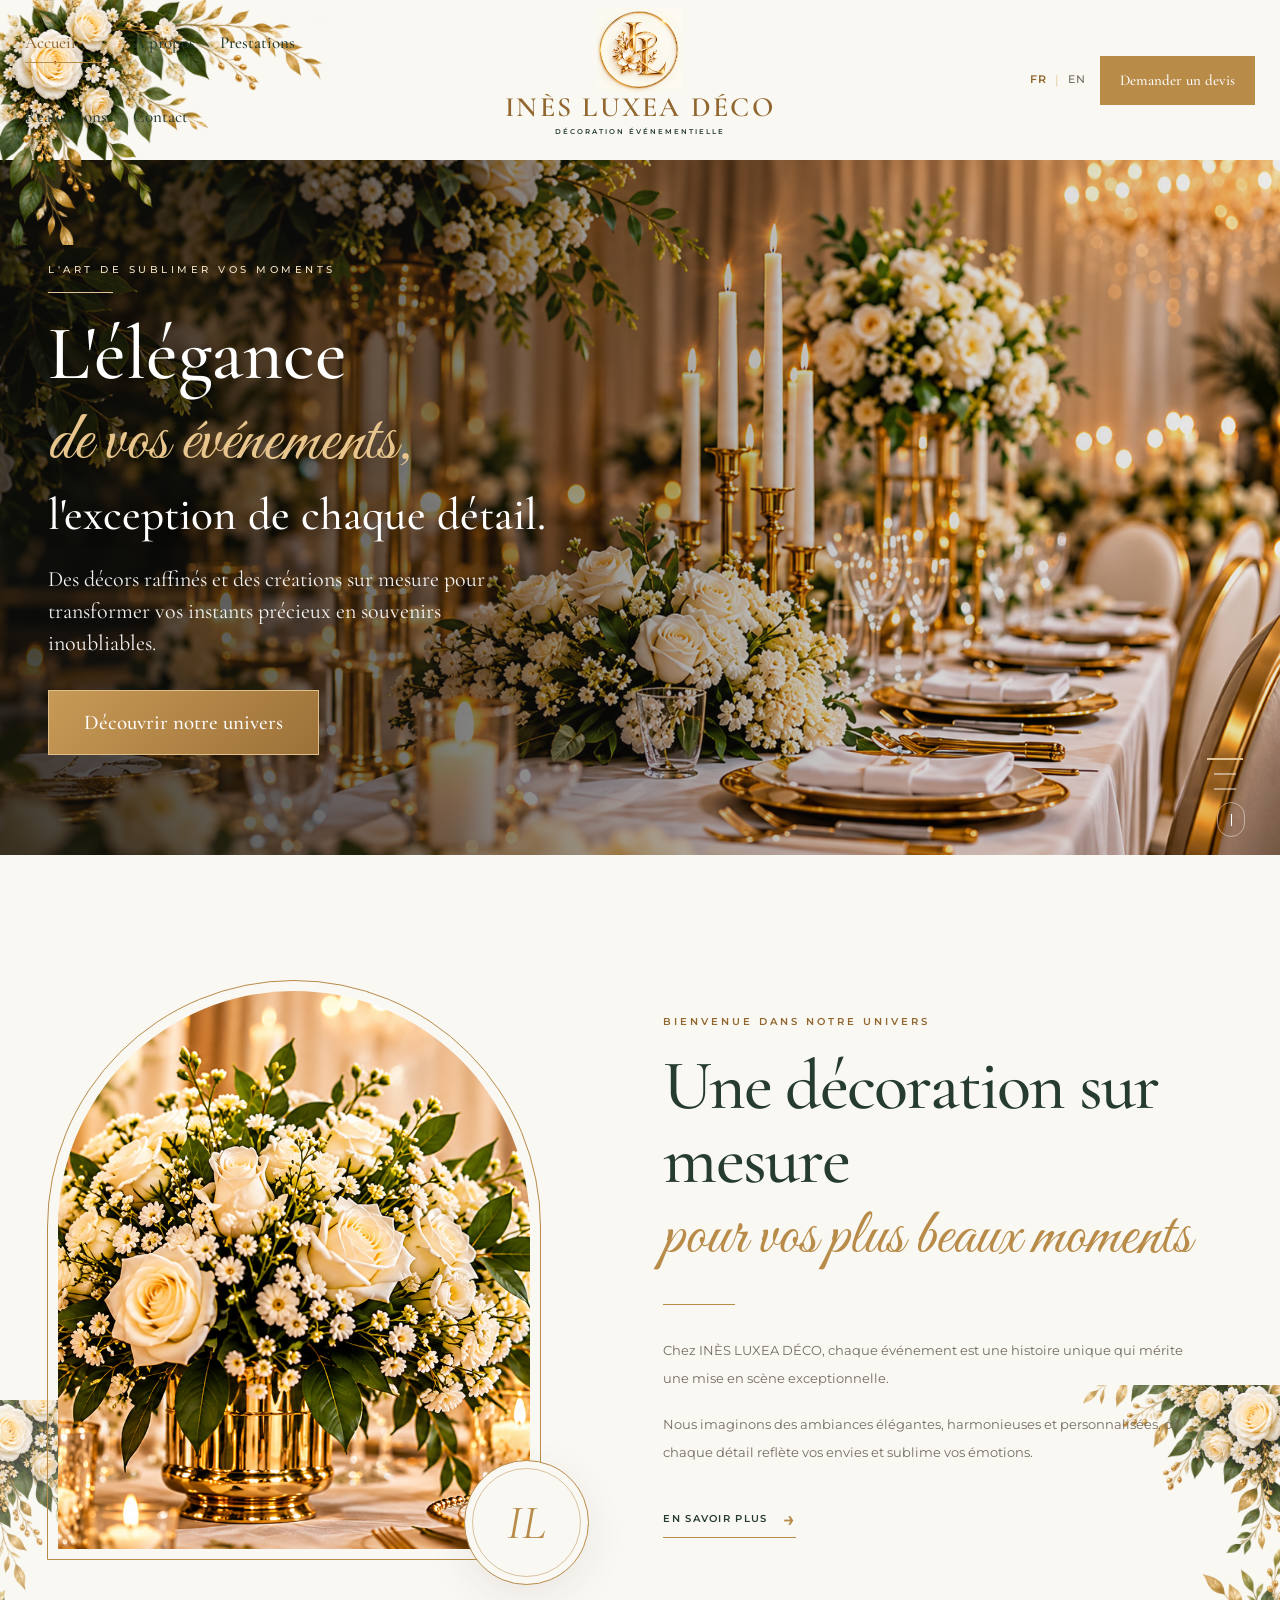
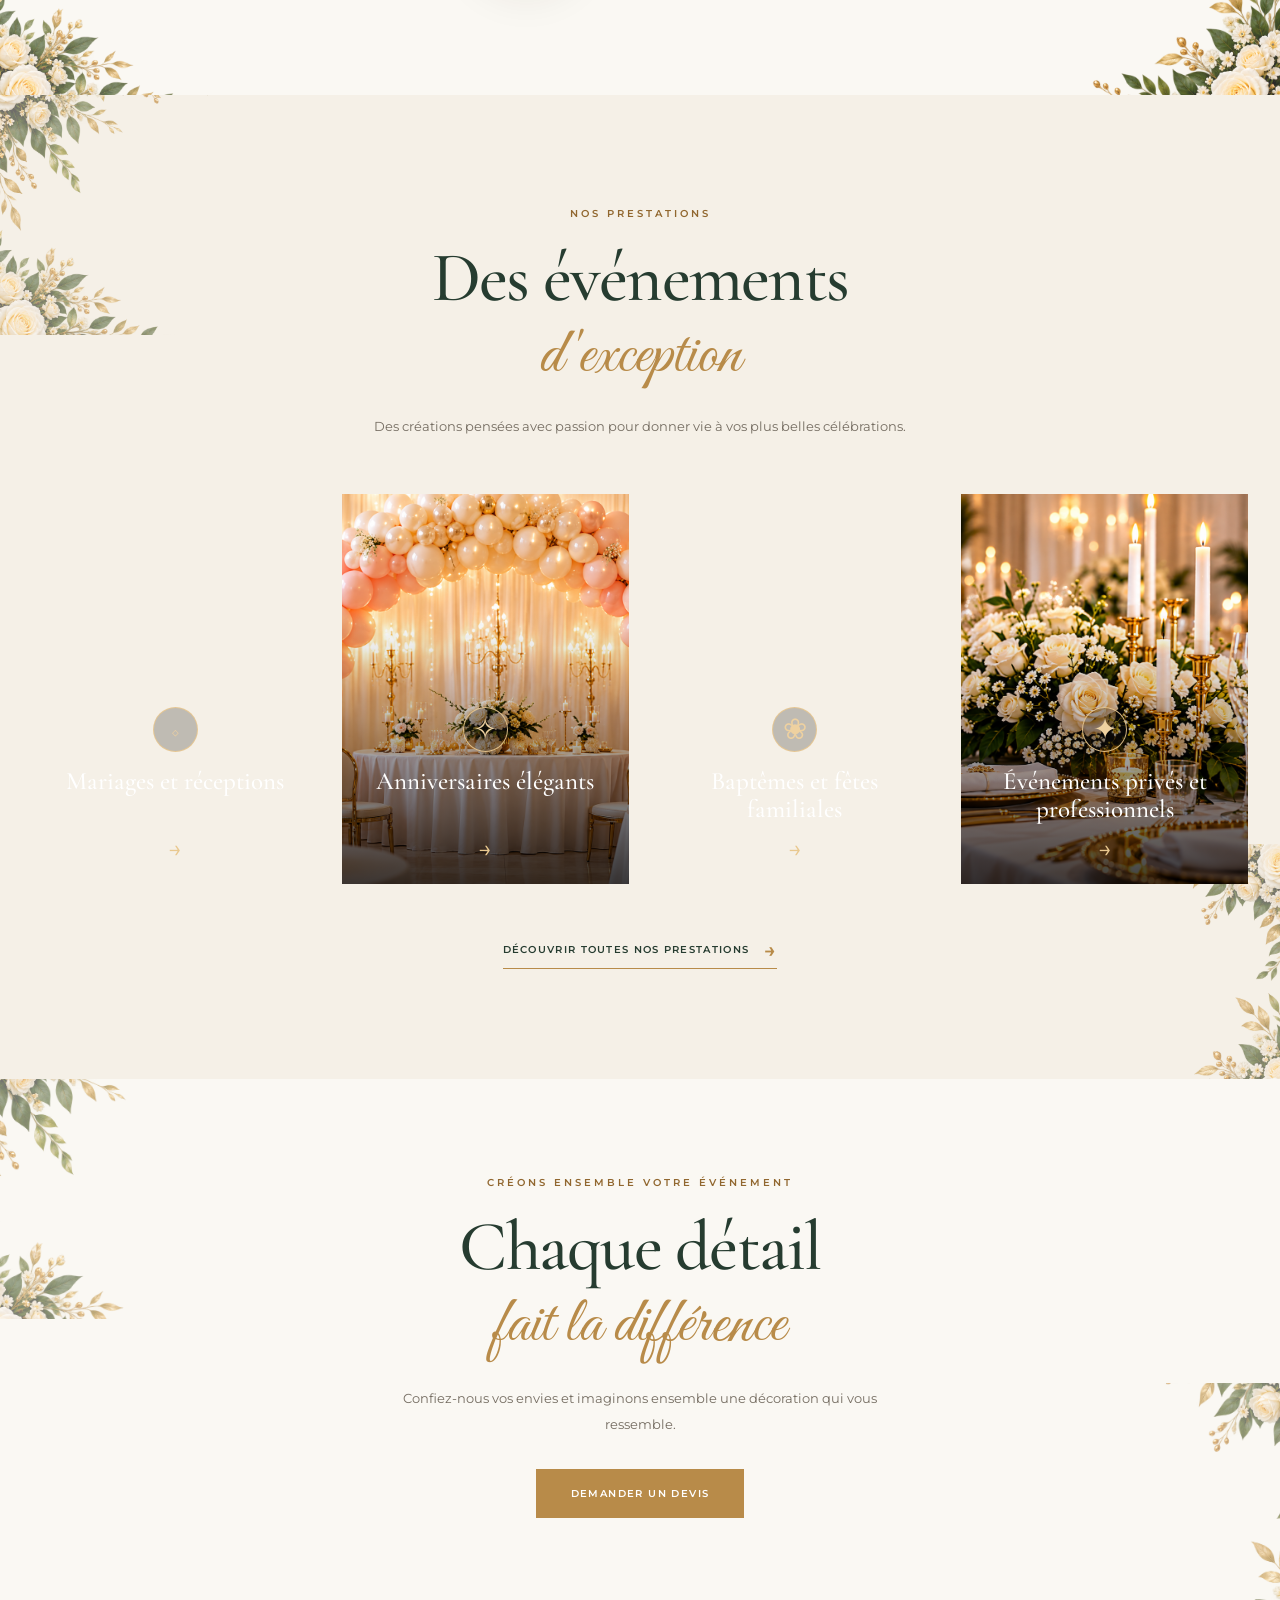
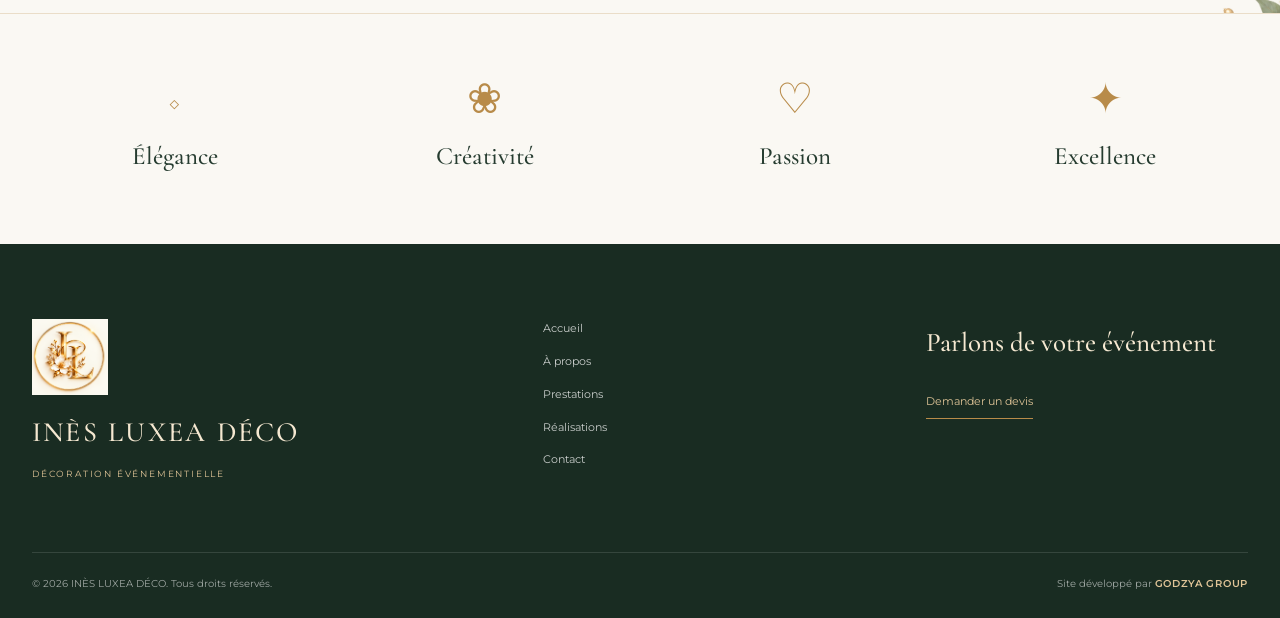
==== commit 8d4c12f3: "Update print statement from 'Hello' to 'Goodbye'" ====
--- a/index.html
+++ b/index.html
@@ -38,94 +38,69 @@
 
   <header class="site-header" id="top">
 
-    <div class="header-decoration header-decoration-left" aria-hidden="true"></div>
-    <div class="header-decoration header-decoration-right" aria-hidden="true"></div>
-
+  <div class="navigation-bar">
+
+    <!-- MOBILE MENU -->
+    <button
+      class="mobile-menu-toggle"
+      type="button"
+      aria-expanded="false"
+      aria-controls="primary-navigation"
+      aria-label="Ouvrir le menu"
+      data-i18n-aria-label="openMenu"
+    >
+      <span></span>
+      <span></span>
+      <span></span>
+    </button>
+
+    <!-- LEFT NAVIGATION -->
+    <nav
+      class="primary-navigation"
+      id="primary-navigation"
+      aria-label="Navigation principale"
+      data-i18n-aria-label="primaryNavigation"
+    >
+      <a href="index.html" class="nav-link active" aria-current="page" data-i18n="navHome">Accueil</a>
+      <a href="apropos.html" class="nav-link" data-i18n="navAbout">À propos</a>
+      <a href="prestations.html" class="nav-link" data-i18n="navServices">Prestations</a>
+      <a href="realisations.html" class="nav-link" data-i18n="navPortfolio">Réalisations</a>
+      <a href="contact.html" class="nav-link" data-i18n="navContact">Contact</a>
+    </nav>
+
+    <!-- CENTERED LOGO -->
     <div class="brand-area">
-      <a href="index.html" class="brand-link" aria-label="INÈS LUXEA DÉCO — Accueil">
-
+      <a href="index.html" class="brand-link">
         <img
           src="IL%20Logo.png"
-          alt="Monogramme INÈS LUXEA DÉCO"
+          alt="INÈS LUXEA DÉCO"
           class="brand-logo"
         >
-
         <span class="brand-name">INÈS LUXEA DÉCO</span>
-
         <span class="brand-subtitle" data-i18n="brandSubtitle">
           DÉCORATION ÉVÉNEMENTIELLE
         </span>
-
       </a>
     </div>
 
-    <div class="navigation-bar">
-
-      <button
-        class="mobile-menu-toggle"
-        type="button"
-        aria-expanded="false"
-        aria-controls="primary-navigation"
-        aria-label="Ouvrir le menu"
-        data-i18n-aria-label="openMenu"
-      >
-        <span></span>
-        <span></span>
-        <span></span>
-      </button>
-
-      <nav
-        class="primary-navigation"
-        id="primary-navigation"
-        aria-label="Navigation principale"
-        data-i18n-aria-label="primaryNavigation"
-      >
-
-        <a href="index.html" class="nav-link active" aria-current="page" data-i18n="navHome">
-          Accueil
-        </a>
-
-        <a href="apropos.html" class="nav-link" data-i18n="navAbout">
-          À propos
-        </a>
-
-        <a href="prestations.html" class="nav-link" data-i18n="navServices">
-          Prestations
-        </a>
-
-        <a href="realisations.html" class="nav-link" data-i18n="navPortfolio">
-          Réalisations
-        </a>
-
-        <a href="contact.html" class="nav-link" data-i18n="navContact">
-          Contact
-        </a>
-
-      </nav>
-
-      <div class="header-actions">
-
-        <div class="language-switcher" role="group" aria-label="Choix de la langue" data-i18n-aria-label="languageChoice">
-          <button type="button" class="language-btn active" data-lang="fr" aria-pressed="true">
-            FR
-          </button>
-
-          <span class="language-divider" aria-hidden="true">|</span>
-
-          <button type="button" class="language-btn" data-lang="en" aria-pressed="false">
-            EN
-          </button>
-        </div>
-
-        <a href="contact.html" class="header-quote-btn" data-i18n="requestQuote">
-          Demander un devis
-        </a>
-
-      </div>
+    <!-- RIGHT ACTIONS -->
+    <div class="header-actions">
+
+      <div class="language-switcher" role="group" aria-label="Choix de la langue" data-i18n-aria-label="languageChoice">
+        <button type="button" class="language-btn active" data-lang="fr" aria-pressed="true">FR</button>
+        <span class="language-divider" aria-hidden="true">|</span>
+        <button type="button" class="language-btn" data-lang="en" aria-pressed="false">EN</button>
+      </div>
+
+      <a href="contact.html" class="header-quote-btn" data-i18n="requestQuote">
+        Demander un devis
+      </a>
 
     </div>
 
-  </header>
+  </div>
+
+</header>
 
 
   <main>
--- a/style.css
+++ b/style.css
@@ -0,0 +1,2896 @@
+/* ==========================================================
+   INÈS LUXEA DÉCO
+   LUXURY BILINGUAL WEBSITE
+   COMPLETE STYLESHEET — VERSION 2
+   ========================================================== */
+
+/* ==========================================================
+   01 — DESIGN SYSTEM
+========================================================== */
+
+:root {
+
+  --ivory: #faf8f3;
+  --cream: #f5f0e7;
+  --white: #ffffff;
+
+  --gold: #b88b49;
+  --gold-light: #dfc497;
+  --gold-dark: #91672f;
+
+  --forest: #263c30;
+  --forest-dark: #192c22;
+
+  --text: #3c352e;
+  --muted: #746c61;
+
+  --border: rgba(184, 139, 73, 0.25);
+
+  --font-serif:
+    "Cormorant Garamond",
+    Georgia,
+    serif;
+
+  --font-script:
+    "Great Vibes",
+    cursive;
+
+  --font-sans:
+    "Montserrat",
+    Arial,
+    sans-serif;
+
+  --container: 1240px;
+
+  --transition: 0.35s ease;
+
+}
+
+
+/* ==========================================================
+   02 — RESET
+========================================================== */
+
+* {
+  margin: 0;
+  padding: 0;
+  box-sizing: border-box;
+}
+
+html {
+  scroll-behavior: smooth;
+}
+
+body {
+
+  overflow-x: hidden;
+
+  background: var(--ivory);
+
+  color: var(--text);
+
+  font-family: var(--font-sans);
+
+  font-size: 14px;
+
+  line-height: 1.8;
+
+  -webkit-font-smoothing: antialiased;
+
+}
+
+img {
+  display: block;
+  max-width: 100%;
+}
+
+a {
+  color: inherit;
+  text-decoration: none;
+}
+
+button {
+  font: inherit;
+}
+
+button,
+a {
+  -webkit-tap-highlight-color: transparent;
+}
+
+button:focus-visible,
+a:focus-visible,
+.service-card:focus-visible {
+
+  outline: 3px solid var(--gold);
+
+  outline-offset: 4px;
+
+}
+
+::selection {
+  background: var(--gold);
+  color: var(--white);
+}
+
+.container {
+
+  width: min(
+    calc(100% - 64px),
+    var(--container)
+  );
+
+  margin-inline: auto;
+
+}
+
+.section-padding {
+  padding: 110px 0;
+}
+
+
+/* ==========================================================
+   03 — TYPOGRAPHY
+========================================================== */
+
+.section-eyebrow {
+
+  margin-bottom: 18px;
+
+  color: var(--gold-dark);
+
+  font-size: 10px;
+
+  font-weight: 600;
+
+  letter-spacing: 0.3em;
+
+  text-transform: uppercase;
+
+}
+
+.section-title {
+
+  color: var(--forest);
+
+  font-family: var(--font-serif);
+
+  font-size: clamp(
+    42px,
+    5.5vw,
+    78px
+  );
+
+  font-weight: 500;
+
+  line-height: 1.05;
+
+  letter-spacing: -0.025em;
+
+}
+
+.section-title span,
+.section-title em {
+  display: block;
+}
+
+.section-title em {
+
+  margin-top: 8px;
+
+  color: var(--gold);
+
+  font-family: var(--font-script);
+
+  font-size: 0.92em;
+
+  font-weight: 400;
+
+  font-style: normal;
+
+  letter-spacing: 0;
+
+}
+
+.gold-divider {
+
+  width: 72px;
+
+  height: 1px;
+
+  margin: 32px 0;
+
+  background: var(--gold);
+
+}
+
+.centered {
+  text-align: center;
+}
+
+.section-introduction {
+
+  max-width: 560px;
+
+  margin: 22px auto 0;
+
+  color: var(--muted);
+
+  font-size: 13px;
+
+  line-height: 2;
+
+}
+
+
+/* ==========================================================
+   04 — BUTTONS
+========================================================== */
+
+.btn {
+
+  display: inline-flex;
+
+  align-items: center;
+
+  justify-content: center;
+
+  min-height: 49px;
+
+  padding: 14px 34px;
+
+  border: 1px solid transparent;
+
+  font-size: 10px;
+
+  font-weight: 600;
+
+  letter-spacing: 0.14em;
+
+  text-align: center;
+
+  text-transform: uppercase;
+
+  transition:
+    background var(--transition),
+    color var(--transition),
+    border-color var(--transition),
+    transform var(--transition);
+
+}
+
+.btn:hover {
+  transform: translateY(-3px);
+}
+
+.btn-gold {
+
+  background: var(--gold);
+
+  border-color: var(--gold);
+
+  color: var(--white);
+
+}
+
+.btn-gold:hover {
+
+  background: var(--gold-dark);
+
+  border-color: var(--gold-dark);
+
+}
+
+.text-link {
+
+  display: inline-flex;
+
+  align-items: center;
+
+  gap: 15px;
+
+  padding-bottom: 8px;
+
+  border-bottom: 1px solid var(--gold);
+
+  color: var(--forest);
+
+  font-size: 10px;
+
+  font-weight: 600;
+
+  letter-spacing: 0.13em;
+
+  text-transform: uppercase;
+
+  transition: color var(--transition);
+
+}
+
+.text-link:hover {
+  color: var(--gold-dark);
+}
+
+.text-link > span:last-child {
+
+  color: var(--gold);
+
+  font-size: 20px;
+
+  line-height: 1;
+
+  transition: transform var(--transition);
+
+}
+
+.text-link:hover > span:last-child {
+  transform: translateX(5px);
+}
+
+
+/* ==========================================================
+   05 — PREMIUM HEADER
+========================================================== */
+
+.site-header {
+
+  position: relative;
+
+  z-index: 100;
+
+  min-height: 158px;
+
+  background: var(--ivory);
+
+  isolation: isolate;
+
+}
+
+/* Floral artwork */
+
+.site-header::before {
+
+  content: "";
+
+  position: absolute;
+
+  z-index: 1;
+
+  top: 0;
+
+  left: 0;
+
+  width: 330px;
+
+  height: 245px;
+
+  background-image: url("Floral.png");
+
+  background-repeat: no-repeat;
+
+  background-size: 660px 440px;
+
+  background-position: top left;
+
+  pointer-events: none;
+
+}
+
+/* Hide the previous gradient decorations */
+
+.header-decoration {
+  display: none;
+}
+
+/* Centered brand */
+
+.brand-area {
+
+  position: absolute;
+
+  z-index: 5;
+
+  top: 8px;
+
+  left: 50%;
+
+  display: flex;
+
+  justify-content: center;
+
+  padding: 0;
+
+  text-align: center;
+
+  transform: translateX(-50%);
+
+}
+
+.brand-link {
+
+  display: inline-flex;
+
+  flex-direction: column;
+
+  align-items: center;
+
+  white-space: nowrap;
+
+}
+
+.brand-logo {
+
+  width: 85px;
+
+  height: 85px;
+
+  margin-bottom: 0;
+
+  object-fit: contain;
+
+}
+
+.brand-name {
+
+  color: var(--gold-dark);
+
+  font-family: var(--font-serif);
+
+  font-size: 28px;
+
+  font-weight: 600;
+
+  line-height: 1;
+
+  letter-spacing: 0.08em;
+
+}
+
+.brand-subtitle {
+
+  margin-top: 5px;
+
+  color: var(--forest);
+
+  font-size: 7px;
+
+  font-weight: 600;
+
+  letter-spacing: 0.28em;
+
+}
+
+/* Navigation bar */
+
+.navigation-bar {
+
+  position: relative;
+
+  z-index: 4;
+
+  display: flex;
+
+  align-items: center;
+
+  justify-content: space-between;
+
+  gap: 24px;
+
+  min-height: 158px;
+
+  padding:
+    0 max(
+      36px,
+      calc((100vw - 1380px) / 2)
+    );
+
+  border: none;
+
+  background: transparent;
+
+}
+
+.primary-navigation {
+
+  display: flex;
+
+  align-items: center;
+
+  gap: clamp(
+    17px,
+    2vw,
+    34px
+  );
+
+}
+
+.nav-link {
+
+  position: relative;
+
+  display: inline-flex;
+
+  align-items: center;
+
+  min-height: 55px;
+
+  color: var(--forest);
+
+  font-family: var(--font-serif);
+
+  font-size: 19px;
+
+  font-weight: 500;
+
+  letter-spacing: 0;
+
+  text-transform: none;
+
+  transition: color var(--transition);
+
+}
+
+.nav-link::after {
+
+  content: "";
+
+  position: absolute;
+
+  right: 0;
+
+  bottom: 8px;
+
+  left: 0;
+
+  height: 1px;
+
+  background: var(--gold);
+
+  transform: scaleX(0);
+
+  transform-origin: center;
+
+  transition: transform var(--transition);
+
+}
+
+.nav-link:hover,
+.nav-link.active {
+  color: var(--gold-dark);
+}
+
+.nav-link:hover::after,
+.nav-link.active::after {
+  transform: scaleX(1);
+}
+
+/* Leave room for centered logo */
+
+.primary-navigation .nav-link:nth-child(4) {
+  margin-left: clamp(190px, 18vw, 290px);
+}
+
+/* Right actions */
+
+.header-actions {
+
+  display: flex;
+
+  align-items: center;
+
+  gap: 20px;
+
+  flex-shrink: 0;
+
+}
+
+/* Language selector */
+
+.language-switcher {
+
+  display: inline-flex;
+
+  align-items: center;
+
+  gap: 7px;
+
+}
+
+.language-btn {
+
+  padding: 6px 2px;
+
+  border: 0;
+
+  background: transparent;
+
+  color: var(--muted);
+
+  cursor: pointer;
+
+  font-size: 11px;
+
+  font-weight: 500;
+
+  letter-spacing: 0.04em;
+
+  transition: color var(--transition);
+
+}
+
+.language-btn.active,
+.language-btn:hover {
+
+  color: var(--gold-dark);
+
+  font-weight: 600;
+
+}
+
+.language-divider {
+
+  color: var(--gold-light);
+
+  font-size: 12px;
+
+}
+
+/* Quote button */
+
+.header-quote-btn {
+
+  display: inline-flex;
+
+  align-items: center;
+
+  justify-content: center;
+
+  min-height: 42px;
+
+  padding: 10px 19px;
+
+  border: 1px solid var(--gold);
+
+  background: var(--gold);
+
+  color: var(--white);
+
+  font-family: var(--font-serif);
+
+  font-size: 17px;
+
+  font-weight: 500;
+
+  letter-spacing: 0;
+
+  text-align: center;
+
+  text-transform: none;
+
+  transition:
+    background var(--transition),
+    border-color var(--transition);
+
+}
+
+.header-quote-btn:hover {
+
+  background: var(--gold-dark);
+
+  border-color: var(--gold-dark);
+
+}
+
+/* Mobile menu button */
+
+.mobile-menu-toggle {
+
+  display: none;
+
+  flex-direction: column;
+
+  justify-content: center;
+
+  gap: 5px;
+
+  width: 42px;
+
+  height: 42px;
+
+  border: 0;
+
+  background: transparent;
+
+  cursor: pointer;
+
+}
+
+.mobile-menu-toggle span {
+
+  width: 25px;
+
+  height: 1px;
+
+  background: var(--forest);
+
+  transition: transform var(--transition);
+
+}
+
+
+/* ==========================================================
+   06 — HERO SECTION
+========================================================== */
+
+.hero-section {
+
+  position: relative;
+
+  display: flex;
+
+  align-items: center;
+
+  justify-content: flex-start;
+
+  min-height: 620px;
+
+  padding:
+    100px max(
+      48px,
+      calc((100vw - 1260px) / 2)
+    );
+
+  overflow: hidden;
+
+  background: #27231e;
+
+  color: var(--white);
+
+  text-align: left;
+
+  isolation: isolate;
+
+}
+
+.hero-background,
+.hero-overlay {
+
+  position: absolute;
+
+  inset: 0;
+
+  z-index: -1;
+
+}
+
+.hero-background {
+
+  background-image: url("hero.png");
+
+  background-position: center 52%;
+
+  background-size: cover;
+
+  transform: scale(1.025);
+
+}
+
+.hero-overlay {
+
+  background:
+    linear-gradient(
+      90deg,
+      rgba(12, 13, 11, 0.77) 0%,
+      rgba(18, 17, 15, 0.58) 32%,
+      rgba(18, 17, 15, 0.18) 70%,
+      rgba(12, 13, 11, 0.08) 100%
+    );
+
+}
+
+/* Left-aligned hero content */
+
+.hero-content {
+
+  position: relative;
+
+  z-index: 1;
+
+  width: min(100%, 720px);
+
+  max-width: 720px;
+
+  margin: 0;
+
+  text-align: left;
+
+}
+
+.hero-eyebrow {
+
+  max-width: 430px;
+
+  margin-bottom: 25px;
+
+  color: #f0e1c4;
+
+  font-size: 10px;
+
+  font-weight: 500;
+
+  letter-spacing: 0.35em;
+
+  line-height: 2;
+
+}
+
+.hero-eyebrow::after {
+
+  content: "";
+
+  display: block;
+
+  width: 65px;
+
+  height: 1px;
+
+  margin-top: 12px;
+
+  background: var(--gold-light);
+
+}
+
+/* Main heading */
+
+.hero-title {
+
+  display: flex;
+
+  flex-direction: column;
+
+  align-items: flex-start;
+
+  color: var(--white);
+
+  font-family: var(--font-serif);
+
+  font-size: clamp(
+    47px,
+    6vw,
+    88px
+  );
+
+  font-weight: 500;
+
+  line-height: 0.95;
+
+  text-align: left;
+
+  text-shadow:
+    0 3px 22px
+    rgba(0, 0, 0, 0.25);
+
+}
+
+.hero-title > span {
+  display: block;
+}
+
+.hero-title .hero-script {
+
+  margin: 12px 0 8px;
+
+  color: #e7c58c;
+
+  font-family: var(--font-script);
+
+  font-size: 0.92em;
+
+  font-weight: 400;
+
+  line-height: 1.12;
+
+  white-space: nowrap;
+
+  text-shadow:
+    0 3px 20px
+    rgba(0, 0, 0, 0.3);
+
+}
+
+/* Third heading line */
+
+.hero-title > span:last-child {
+
+  max-width: 700px;
+
+  font-size: 0.59em;
+
+  line-height: 1.1;
+
+}
+
+/* Hero description */
+
+.hero-description {
+
+  max-width: 460px;
+
+  margin: 24px 0 30px;
+
+  color: rgba(
+    255,
+    255,
+    255,
+    0.94
+  );
+
+  font-family: var(--font-serif);
+
+  font-size: 22px;
+
+  line-height: 1.45;
+
+}
+
+/* Hero button */
+
+.hero-content .btn-gold {
+
+  min-height: 53px;
+
+  padding: 13px 35px;
+
+  background:
+    linear-gradient(
+      135deg,
+      #c89a57,
+      #9c7138
+    );
+
+  border-color: #e2bf88;
+
+  font-family: var(--font-serif);
+
+  font-size: 21px;
+
+  font-weight: 500;
+
+  letter-spacing: 0;
+
+  text-transform: none;
+
+}
+
+/* Slide indicators */
+
+.hero-pagination {
+
+  position: absolute;
+
+  right: 37px;
+
+  bottom: 65px;
+
+  left: auto;
+
+  display: flex;
+
+  flex-direction: column;
+
+  align-items: center;
+
+  gap: 13px;
+
+  transform: none;
+
+}
+
+.pagination-line {
+
+  width: 22px;
+
+  height: 2px;
+
+  background: rgba(
+    255,
+    255,
+    255,
+    0.45
+  );
+
+}
+
+.pagination-line.active {
+
+  width: 36px;
+
+  background: var(--gold-light);
+
+}
+
+/* Scroll indicator */
+
+.hero-scroll {
+
+  position: absolute;
+
+  right: 35px;
+
+  bottom: 18px;
+
+  display: flex;
+
+  align-items: center;
+
+  justify-content: center;
+
+  width: 28px;
+
+  height: 35px;
+
+  border: 1px solid rgba(
+    255,
+    255,
+    255,
+    0.45
+  );
+
+  border-radius: 20px;
+
+}
+
+.hero-scroll span {
+
+  width: 1px;
+
+  height: 12px;
+
+  background: var(--white);
+
+  animation:
+    scrollIndicator
+    1.7s ease-in-out
+    infinite;
+
+}
+
+@keyframes scrollIndicator {
+
+  0%,
+  100% {
+
+    transform: translateY(-5px);
+
+    opacity: 0.45;
+
+  }
+
+  50% {
+
+    transform: translateY(5px);
+
+    opacity: 1;
+
+  }
+
+}
+
+
+/* ==========================================================
+   07 — ABOUT SECTION
+========================================================== */
+
+.about-preview {
+
+  position: relative;
+
+  overflow: hidden;
+
+  background: var(--ivory);
+
+}
+
+/* Floral decoration on right */
+
+.about-preview::after {
+
+  content: "";
+
+  position: absolute;
+
+  z-index: 0;
+
+  right: -15px;
+
+  bottom: -50px;
+
+  width: 290px;
+
+  height: 360px;
+
+  background-image: url("Floral.png");
+
+  background-repeat: no-repeat;
+
+  background-size: 580px 390px;
+
+  background-position: bottom right;
+
+  opacity: 0.85;
+
+  pointer-events: none;
+
+}
+
+/* Floral decoration on left */
+
+.about-preview::before {
+
+  content: "";
+
+  position: absolute;
+
+  z-index: 0;
+
+  left: -35px;
+
+  bottom: -45px;
+
+  width: 260px;
+
+  height: 340px;
+
+  background-image: url("Floral.png");
+
+  background-repeat: no-repeat;
+
+  background-size: 540px 360px;
+
+  background-position: bottom left;
+
+  opacity: 0.7;
+
+  pointer-events: none;
+
+}
+
+.about-grid {
+
+  position: relative;
+
+  z-index: 1;
+
+  display: grid;
+
+  grid-template-columns:
+    0.95fr 1.05fr;
+
+  align-items: center;
+
+  gap: clamp(
+    60px,
+    8vw,
+    130px
+  );
+
+}
+
+.about-visual {
+
+  position: relative;
+
+  padding:
+    15px 20px 25px 15px;
+
+}
+
+.about-image-frame {
+
+  position: relative;
+
+  height: 580px;
+
+  padding: 10px;
+
+  border: 1px solid var(--gold);
+
+  border-radius:
+    260px 260px 0 0;
+
+}
+
+.about-image-frame img {
+
+  width: 100%;
+
+  height: 100%;
+
+  border-radius:
+    250px 250px 0 0;
+
+  object-fit: cover;
+
+  object-position: center;
+
+}
+
+/* Monogram badge */
+
+.about-monogram {
+
+  position: absolute;
+
+  right: -28px;
+
+  bottom: 0;
+
+  display: flex;
+
+  align-items: center;
+
+  justify-content: center;
+
+  width: 125px;
+
+  height: 125px;
+
+  border: 1px solid var(--gold);
+
+  border-radius: 50%;
+
+  background: var(--ivory);
+
+  box-shadow:
+    0 12px 40px
+    rgba(52, 44, 31, 0.08);
+
+}
+
+.about-monogram::before {
+
+  content: "";
+
+  position: absolute;
+
+  inset: 7px;
+
+  border: 1px solid rgba(
+    184,
+    139,
+    73,
+    0.5
+  );
+
+  border-radius: 50%;
+
+}
+
+.about-monogram span {
+
+  color: var(--gold);
+
+  font-family: var(--font-serif);
+
+  font-size: 48px;
+
+  font-style: italic;
+
+}
+
+.about-content {
+
+  position: relative;
+
+  z-index: 2;
+
+  max-width: 540px;
+
+}
+
+.about-content p:not(.section-eyebrow) {
+
+  margin-bottom: 18px;
+
+  color: var(--muted);
+
+  font-size: 13px;
+
+  line-height: 2.15;
+
+}
+
+.about-content .text-link {
+  margin-top: 24px;
+}
+
+
+/* ==========================================================
+   08 — SERVICES
+========================================================== */
+
+.services-section {
+
+  position: relative;
+
+  overflow: hidden;
+
+  background: var(--cream);
+
+}
+
+.services-section::before {
+
+  content: "";
+
+  position: absolute;
+
+  top: -60px;
+
+  left: -35px;
+
+  width: 250px;
+
+  height: 300px;
+
+  background-image: url("Floral.png");
+
+  background-repeat: no-repeat;
+
+  background-size: 500px 335px;
+
+  background-position: top left;
+
+  opacity: 0.55;
+
+  pointer-events: none;
+
+}
+
+.services-section::after {
+
+  content: "";
+
+  position: absolute;
+
+  right: -35px;
+
+  bottom: -65px;
+
+  width: 250px;
+
+  height: 300px;
+
+  background-image: url("Floral.png");
+
+  background-repeat: no-repeat;
+
+  background-size: 500px 335px;
+
+  background-position: bottom right;
+
+  opacity: 0.55;
+
+  pointer-events: none;
+
+}
+
+.services-section > .container {
+
+  position: relative;
+
+  z-index: 1;
+
+}
+
+.services-section .section-heading {
+  margin-bottom: 55px;
+}
+
+.services-grid {
+
+  display: grid;
+
+  grid-template-columns:
+    repeat(4, minmax(0, 1fr));
+
+  gap: 23px;
+
+}
+
+/* Flipping cards */
+
+.service-card {
+
+  position: relative;
+
+  height: 390px;
+
+  cursor: pointer;
+
+  perspective: 1200px;
+
+  outline-offset: 5px;
+
+}
+
+.service-card-inner {
+
+  position: relative;
+
+  width: 100%;
+
+  height: 100%;
+
+  transform-style: preserve-3d;
+
+  transition:
+    transform 0.8s
+    cubic-bezier(
+      0.2,
+      0.7,
+      0.2,
+      1
+    );
+
+}
+
+.service-card.is-flipped
+.service-card-inner {
+
+  transform: rotateY(180deg);
+
+}
+
+.service-card-front,
+.service-card-back {
+
+  position: absolute;
+
+  inset: 0;
+
+  overflow: hidden;
+
+  backface-visibility: hidden;
+
+  -webkit-backface-visibility: hidden;
+
+}
+
+.service-card-front {
+  background: #8a8172;
+}
+
+.service-card-front::after {
+
+  content: "";
+
+  position: absolute;
+
+  inset: 0;
+
+  background:
+    linear-gradient(
+      to bottom,
+      transparent 30%,
+      rgba(0, 0, 0, 0.16) 50%,
+      rgba(0, 0, 0, 0.75) 100%
+    );
+
+}
+
+.service-card-front > img {
+
+  width: 100%;
+
+  height: 100%;
+
+  object-fit: cover;
+
+  transition:
+    transform 0.65s ease;
+
+}
+
+.service-card:hover
+.service-card-front > img {
+
+  transform: scale(1.06);
+
+}
+
+.service-card-content {
+
+  position: absolute;
+
+  z-index: 2;
+
+  right: 15px;
+
+  bottom: 23px;
+
+  left: 15px;
+
+  display: flex;
+
+  flex-direction: column;
+
+  align-items: center;
+
+  color: var(--white);
+
+  text-align: center;
+
+}
+
+.service-icon {
+
+  display: flex;
+
+  align-items: center;
+
+  justify-content: center;
+
+  width: 45px;
+
+  height: 45px;
+
+  margin-bottom: 16px;
+
+  border: 1px solid rgba(
+    232,
+    199,
+    143,
+    0.9
+  );
+
+  border-radius: 50%;
+
+  background: rgba(
+    35,
+    31,
+    24,
+    0.25
+  );
+
+  color: #eed1a0;
+
+  font-family: var(--font-serif);
+
+  font-size: 29px;
+
+}
+
+.service-card-content h3 {
+
+  min-height: 56px;
+
+  color: var(--white);
+
+  font-family: var(--font-serif);
+
+  font-size: 25px;
+
+  font-weight: 500;
+
+  line-height: 1.1;
+
+}
+
+.service-arrow {
+
+  margin-top: 13px;
+
+  color: #e9c88f;
+
+  font-size: 24px;
+
+  line-height: 1;
+
+}
+
+.service-card-back {
+
+  display: flex;
+
+  flex-direction: column;
+
+  align-items: center;
+
+  justify-content: center;
+
+  padding: 28px 23px;
+
+  border: 1px solid var(--gold);
+
+  background:
+    radial-gradient(
+      circle at 50% 0%,
+      rgba(216, 191, 141, 0.13),
+      transparent 50%
+    ),
+    var(--forest);
+
+  color: var(--white);
+
+  text-align: center;
+
+  transform: rotateY(180deg);
+
+}
+
+.service-card-back::before {
+
+  content: "";
+
+  position: absolute;
+
+  inset: 9px;
+
+  border: 1px solid rgba(
+    216,
+    191,
+    141,
+    0.3
+  );
+
+  pointer-events: none;
+
+}
+
+.service-back-icon {
+
+  margin-bottom: 15px;
+
+  color: var(--gold-light);
+
+  font-size: 38px;
+
+}
+
+.service-card-back h3 {
+
+  margin-bottom: 17px;
+
+  color: #f6e7ce;
+
+  font-family: var(--font-serif);
+
+  font-size: 27px;
+
+  font-weight: 500;
+
+  line-height: 1.1;
+
+}
+
+.service-card-back p {
+
+  margin-bottom: 24px;
+
+  color: rgba(
+    255,
+    255,
+    255,
+    0.84
+  );
+
+  font-size: 11px;
+
+  line-height: 1.9;
+
+}
+
+.service-quote-link {
+
+  position: relative;
+
+  z-index: 2;
+
+  padding: 10px 15px;
+
+  border: 1px solid var(--gold-light);
+
+  color: #f3d9a9;
+
+  font-size: 9px;
+
+  font-weight: 600;
+
+  letter-spacing: 0.08em;
+
+  text-transform: uppercase;
+
+  transition:
+    background var(--transition),
+    color var(--transition);
+
+}
+
+.service-quote-link:hover {
+
+  background: var(--gold);
+
+  color: var(--white);
+
+}
+
+.services-footer {
+
+  margin-top: 52px;
+
+  text-align: center;
+
+}
+
+
+/* ==========================================================
+   09 — QUOTATION SECTION
+========================================================== */
+
+.quote-section {
+
+  position: relative;
+
+  padding: 95px 0;
+
+  overflow: hidden;
+
+  background: var(--ivory);
+
+  text-align: center;
+
+}
+
+.quote-section::before {
+
+  content: "";
+
+  position: absolute;
+
+  top: -100px;
+
+  left: -70px;
+
+  width: 310px;
+
+  height: 340px;
+
+  background-image: url("Floral.png");
+
+  background-repeat: no-repeat;
+
+  background-size: 620px 415px;
+
+  background-position: top left;
+
+  opacity: 0.55;
+
+  pointer-events: none;
+
+}
+
+.quote-section::after {
+
+  content: "";
+
+  position: absolute;
+
+  right: -70px;
+
+  bottom: -110px;
+
+  width: 310px;
+
+  height: 340px;
+
+  background-image: url("Floral.png");
+
+  background-repeat: no-repeat;
+
+  background-size: 620px 415px;
+
+  background-position: bottom right;
+
+  opacity: 0.55;
+
+  pointer-events: none;
+
+}
+
+.quote-content {
+
+  position: relative;
+
+  z-index: 1;
+
+  max-width: 780px;
+
+}
+
+.quote-content > p:not(.section-eyebrow) {
+
+  max-width: 530px;
+
+  margin: 25px auto 32px;
+
+  color: var(--muted);
+
+  font-size: 13px;
+
+  line-height: 2;
+
+}
+
+
+/* ==========================================================
+   10 — VALUES
+========================================================== */
+
+.values-section {
+
+  padding: 65px 0;
+
+  border-top: 1px solid var(--border);
+
+  background: var(--ivory);
+
+}
+
+.values-grid {
+
+  display: grid;
+
+  grid-template-columns:
+    repeat(4, 1fr);
+
+  gap: 25px;
+
+}
+
+.value-item {
+  text-align: center;
+}
+
+.value-icon {
+
+  display: block;
+
+  margin-bottom: 13px;
+
+  color: var(--gold);
+
+  font-family: var(--font-serif);
+
+  font-size: 42px;
+
+  line-height: 1;
+
+}
+
+.value-item h3 {
+
+  color: var(--forest);
+
+  font-family: var(--font-serif);
+
+  font-size: 25px;
+
+  font-weight: 500;
+
+}
+
+
+/* ==========================================================
+   11 — FOOTER
+========================================================== */
+
+.site-footer {
+
+  background: var(--forest-dark);
+
+  color: #f4ede2;
+
+}
+
+.footer-main {
+
+  display: grid;
+
+  grid-template-columns:
+    1.4fr 1fr 1fr;
+
+  align-items: start;
+
+  gap: 60px;
+
+  padding-top: 75px;
+
+  padding-bottom: 70px;
+
+}
+
+.footer-logo {
+
+  width: 76px;
+
+  height: 76px;
+
+  margin-bottom: 12px;
+
+  object-fit: contain;
+
+}
+
+.footer-brand h2 {
+
+  color: #f5e8d1;
+
+  font-family: var(--font-serif);
+
+  font-size: 28px;
+
+  font-weight: 500;
+
+  letter-spacing: 0.08em;
+
+}
+
+.footer-brand p {
+
+  margin-top: 8px;
+
+  color: var(--gold-light);
+
+  font-size: 9px;
+
+  letter-spacing: 0.2em;
+
+}
+
+.footer-navigation {
+
+  display: flex;
+
+  flex-direction: column;
+
+  align-items: flex-start;
+
+  gap: 13px;
+
+}
+
+.footer-navigation a {
+
+  color: rgba(
+    255,
+    255,
+    255,
+    0.76
+  );
+
+  font-size: 11px;
+
+  transition: color var(--transition);
+
+}
+
+.footer-navigation a:hover {
+  color: var(--gold-light);
+}
+
+.footer-contact h3 {
+
+  margin-bottom: 20px;
+
+  color: #f5e8d1;
+
+  font-family: var(--font-serif);
+
+  font-size: 27px;
+
+  font-weight: 500;
+
+}
+
+.footer-contact-link {
+
+  display: inline-block;
+
+  padding-bottom: 6px;
+
+  border-bottom: 1px solid var(--gold);
+
+  color: var(--gold-light);
+
+  font-size: 11px;
+
+}
+
+.footer-bottom {
+
+  display: flex;
+
+  align-items: center;
+
+  justify-content: space-between;
+
+  gap: 25px;
+
+  padding-top: 22px;
+
+  padding-bottom: 25px;
+
+  border-top: 1px solid rgba(
+    255,
+    255,
+    255,
+    0.12
+  );
+
+}
+
+.footer-bottom p {
+
+  color: rgba(
+    255,
+    255,
+    255,
+    0.58
+  );
+
+  font-size: 10px;
+
+}
+
+.developer-name {
+
+  color: var(--gold-light);
+
+  font-weight: 600;
+
+  letter-spacing: 0.07em;
+
+}
+
+
+/* ==========================================================
+   12 — DESKTOP HEADER ADJUSTMENTS
+========================================================== */
+
+@media (max-width: 1400px) {
+
+  .navigation-bar {
+
+    padding-inline: 25px;
+
+  }
+
+  .primary-navigation {
+
+    gap: 19px;
+
+  }
+
+  .primary-navigation
+  .nav-link:nth-child(4) {
+
+    margin-left: clamp(
+      160px,
+      16vw,
+      230px
+    );
+
+  }
+
+  .header-actions {
+    gap: 13px;
+  }
+
+  .nav-link {
+    font-size: 17px;
+  }
+
+  .header-quote-btn {
+    font-size: 15px;
+  }
+
+}
+
+
+/* ==========================================================
+   13 — TABLET
+========================================================== */
+
+@media (max-width: 1100px) {
+
+  .site-header {
+    min-height: 140px;
+  }
+
+  .brand-area {
+    top: 5px;
+  }
+
+  .brand-logo {
+
+    width: 73px;
+
+    height: 73px;
+
+  }
+
+  .brand-name {
+    font-size: 24px;
+  }
+
+  .navigation-bar {
+    min-height: 140px;
+  }
+
+  .primary-navigation {
+    gap: 13px;
+  }
+
+  .primary-navigation
+  .nav-link:nth-child(4) {
+
+    margin-left: 150px;
+
+  }
+
+  .nav-link {
+    font-size: 15px;
+  }
+
+  .header-quote-btn {
+
+    padding-inline: 12px;
+
+    font-size: 13px;
+
+  }
+
+  .hero-section {
+
+    min-height: 570px;
+
+    padding-inline: 55px;
+
+  }
+
+  .hero-title {
+    font-size: 68px;
+  }
+
+  .about-grid {
+    gap: 60px;
+  }
+
+  .about-image-frame {
+    height: 510px;
+  }
+
+  .services-grid {
+    gap: 15px;
+  }
+
+  .service-card {
+    height: 355px;
+  }
+
+  .service-card-content h3 {
+    font-size: 22px;
+  }
+
+}
+
+
+/* ==========================================================
+   14 — MOBILE NAVIGATION
+========================================================== */
+
+@media (max-width: 900px) {
+
+  .site-header {
+
+    min-height: 140px;
+
+  }
+
+  .site-header::before {
+
+    width: 175px;
+
+    height: 145px;
+
+    background-size: 350px 235px;
+
+  }
+
+  .brand-area {
+
+    top: 9px;
+
+  }
+
+  .brand-logo {
+
+    width: 68px;
+
+    height: 68px;
+
+  }
+
+  .brand-name {
+    font-size: 23px;
+  }
+
+  .brand-subtitle {
+    font-size: 6px;
+  }
+
+  .navigation-bar {
+
+    min-height: 140px;
+
+    padding-inline: 24px;
+
+  }
+
+  .mobile-menu-toggle {
+
+    display: flex;
+
+    z-index: 10;
+
+  }
+
+  .primary-navigation {
+
+    position: absolute;
+
+    top: 100%;
+
+    right: 0;
+
+    left: 0;
+
+    display: none;
+
+    flex-direction: column;
+
+    align-items: stretch;
+
+    gap: 0;
+
+    padding: 15px 24px 25px;
+
+    border-bottom:
+      1px solid var(--border);
+
+    background: var(--ivory);
+
+    box-shadow:
+      0 20px 35px
+      rgba(30, 30, 25, 0.08);
+
+  }
+
+  .primary-navigation.is-open {
+    display: flex;
+  }
+
+  .primary-navigation
+  .nav-link:nth-child(4) {
+
+    margin-left: 0;
+
+  }
+
+  .nav-link {
+
+    min-height: 49px;
+
+    border-bottom:
+      1px solid
+      rgba(184, 139, 73, 0.12);
+
+    font-size: 19px;
+
+  }
+
+  .nav-link::after {
+    bottom: 0;
+  }
+
+  .header-actions {
+    margin-left: auto;
+  }
+
+  .hero-section {
+
+    min-height: 610px;
+
+    padding: 100px 45px;
+
+  }
+
+  .hero-title {
+    font-size: 65px;
+  }
+
+  .about-grid {
+
+    grid-template-columns:
+      1fr 1fr;
+
+    gap: 35px;
+
+  }
+
+  .about-image-frame {
+    height: 450px;
+  }
+
+  .services-grid {
+
+    grid-template-columns:
+      repeat(2, minmax(0, 1fr));
+
+    gap: 22px;
+
+  }
+
+  .service-card {
+    height: 420px;
+  }
+
+  .footer-main {
+    gap: 35px;
+  }
+
+}
+
+
+/* ==========================================================
+   15 — MOBILE PHONES
+========================================================== */
+
+@media (max-width: 650px) {
+
+  .container {
+
+    width: min(
+      calc(100% - 38px),
+      var(--container)
+    );
+
+  }
+
+  .section-padding {
+    padding: 75px 0;
+  }
+
+  .site-header {
+
+    min-height: 125px;
+
+  }
+
+  .site-header::before {
+
+    width: 115px;
+
+    height: 115px;
+
+    background-size: 240px 160px;
+
+  }
+
+  .brand-area {
+    top: 8px;
+  }
+
+  .brand-logo {
+
+    width: 59px;
+
+    height: 59px;
+
+  }
+
+  .brand-name {
+
+    font-size: 20px;
+
+    letter-spacing: 0.04em;
+
+  }
+
+  .brand-subtitle {
+
+    margin-top: 4px;
+
+    font-size: 6px;
+
+    letter-spacing: 0.12em;
+
+  }
+
+  .navigation-bar {
+
+    min-height: 125px;
+
+    padding-inline: 16px;
+
+  }
+
+  .mobile-menu-toggle {
+
+    width: 35px;
+
+    height: 35px;
+
+  }
+
+  .header-actions {
+
+    gap: 9px;
+
+  }
+
+  .header-quote-btn {
+
+    min-height: 33px;
+
+    padding: 7px 9px;
+
+    font-size: 11px;
+
+  }
+
+  .language-switcher {
+    gap: 4px;
+  }
+
+  .language-btn {
+    font-size: 10px;
+  }
+
+  /* Mobile hero */
+
+  .hero-section {
+
+    min-height: 620px;
+
+    padding:
+      90px 25px 100px;
+
+  }
+
+  .hero-background {
+
+    background-position:
+      60% center;
+
+  }
+
+  .hero-overlay {
+
+    background:
+      linear-gradient(
+        90deg,
+        rgba(12, 13, 11, 0.83),
+        rgba(18, 17, 15, 0.43)
+      );
+
+  }
+
+  .hero-eyebrow {
+
+    max-width: 300px;
+
+    font-size: 8px;
+
+    letter-spacing: 0.23em;
+
+  }
+
+  .hero-title {
+
+    font-size: clamp(
+      43px,
+      11vw,
+      65px
+    );
+
+    line-height: 1;
+
+  }
+
+  .hero-title .hero-script {
+
+    margin: 13px 0;
+
+    font-size: 0.9em;
+
+    white-space: normal;
+
+  }
+
+  .hero-title > span:last-child {
+
+    font-size: 0.65em;
+
+    line-height: 1.1;
+
+  }
+
+  .hero-description {
+
+    max-width: 310px;
+
+    margin: 25px 0 30px;
+
+    font-size: 17px;
+
+    line-height: 1.5;
+
+  }
+
+  .hero-content .btn-gold {
+
+    min-height: 47px;
+
+    padding: 12px 20px;
+
+    font-size: 17px;
+
+  }
+
+  .hero-pagination {
+
+    right: 18px;
+
+    bottom: 68px;
+
+  }
+
+  .hero-scroll {
+
+    right: 18px;
+
+    bottom: 18px;
+
+  }
+
+  /* About */
+
+  .about-grid {
+
+    grid-template-columns: 1fr;
+
+    gap: 55px;
+
+  }
+
+  .about-visual {
+
+    max-width: 430px;
+
+    margin-inline: auto;
+
+    padding-right: 18px;
+
+  }
+
+  .about-image-frame {
+    height: 470px;
+  }
+
+  .about-monogram {
+
+    right: -5px;
+
+    width: 100px;
+
+    height: 100px;
+
+  }
+
+  .about-monogram span {
+    font-size: 38px;
+  }
+
+  .about-content {
+    max-width: 100%;
+  }
+
+  .section-title {
+
+    font-size: clamp(
+      43px,
+      10vw,
+      65px
+    );
+
+  }
+
+  .about-preview::before,
+  .about-preview::after {
+
+    width: 150px;
+
+    height: 200px;
+
+    background-size:
+      320px 215px;
+
+    opacity: 0.35;
+
+  }
+
+  /* Services */
+
+  .services-section
+  .section-heading {
+
+    margin-bottom: 35px;
+
+  }
+
+  .services-grid {
+
+    grid-template-columns:
+      repeat(2, minmax(0, 1fr));
+
+    gap: 12px;
+
+  }
+
+  .service-card {
+    height: 300px;
+  }
+
+  .service-card-content {
+
+    right: 8px;
+
+    bottom: 16px;
+
+    left: 8px;
+
+  }
+
+  .service-icon {
+
+    width: 36px;
+
+    height: 36px;
+
+    margin-bottom: 10px;
+
+    font-size: 23px;
+
+  }
+
+  .service-card-content h3 {
+
+    min-height: 55px;
+
+    font-size: 19px;
+
+  }
+
+  .service-arrow {
+
+    margin-top: 6px;
+
+    font-size: 20px;
+
+  }
+
+  .service-card-back {
+    padding: 16px 12px;
+  }
+
+  .service-card-back h3 {
+
+    margin-bottom: 10px;
+
+    font-size: 21px;
+
+  }
+
+  .service-card-back p {
+
+    margin-bottom: 13px;
+
+    font-size: 9px;
+
+    line-height: 1.6;
+
+  }
+
+  .service-back-icon {
+
+    margin-bottom: 8px;
+
+    font-size: 27px;
+
+  }
+
+  .service-quote-link {
+
+    padding: 8px;
+
+    font-size: 8px;
+
+  }
+
+  /* Quote */
+
+  .quote-section {
+    padding: 75px 0;
+  }
+
+  .quote-section::before,
+  .quote-section::after {
+
+    width: 150px;
+
+    height: 180px;
+
+    background-size:
+      320px 215px;
+
+    opacity: 0.3;
+
+  }
+
+  /* Values */
+
+  .values-grid {
+
+    grid-template-columns:
+      repeat(2, 1fr);
+
+    gap: 35px 15px;
+
+  }
+
+  /* Footer */
+
+  .footer-main {
+
+    grid-template-columns: 1fr;
+
+    gap: 40px;
+
+    padding-top: 55px;
+
+    padding-bottom: 50px;
+
+  }
+
+  .footer-bottom {
+
+    flex-direction: column;
+
+    align-items: flex-start;
+
+    gap: 10px;
+
+  }
+
+}
+
+
+/* ==========================================================
+   16 — EXTRA SMALL SCREENS
+========================================================== */
+
+@media (max-width: 380px) {
+
+  .brand-name {
+    font-size: 18px;
+  }
+
+  .header-quote-btn {
+
+    padding-inline: 7px;
+
+    font-size: 10px;
+
+  }
+
+  .hero-title {
+    font-size: 40px;
+  }
+
+  .service-card {
+    height: 285px;
+  }
+
+  .service-card-content h3 {
+    font-size: 17px;
+  }
+
+}
+
+
+/* ==========================================================
+   17 — REDUCED MOTION
+========================================================== */
+
+@media (prefers-reduced-motion: reduce) {
+
+  html {
+    scroll-behavior: auto;
+  }
+
+  *,
+  *::before,
+  *::after {
+
+    animation-duration:
+      0.01ms !important;
+
+    animation-iteration-count:
+      1 !important;
+
+    transition-duration:
+      0.01ms !important;
+
+  }
+
+}
+/* ==========================================
+   HEADER — FIX LOGO / NAVIGATION OVERLAP
+========================================== */
+
+@media (min-width: 901px) {
+
+  .site-header {
+    min-height: 160px;
+  }
+
+  .navigation-bar {
+    min-height: 160px;
+  }
+
+  .primary-navigation {
+    display: grid;
+    grid-template-columns: repeat(3, max-content);
+    column-gap: clamp(18px, 2vw, 32px);
+    align-items: center;
+  }
+
+  /* First three links stay on the left */
+  .primary-navigation .nav-link:nth-child(-n+3) {
+    grid-row: 1;
+  }
+
+  /* Keep the remaining links away from the logo */
+  .primary-navigation .nav-link:nth-child(4),
+  .primary-navigation .nav-link:nth-child(5) {
+    margin-left: 0;
+  }
+
+  /* Move the final two links to the right of the logo */
+  .primary-navigation .nav-link:nth-child(4) {
+    grid-column: 1;
+    grid-row: 2;
+  }
+
+  .primary-navigation .nav-link:nth-child(5) {
+    grid-column: 2;
+    grid-row: 2;
+  }
+
+  .brand-area {
+    top: 8px;
+  }
+
+}
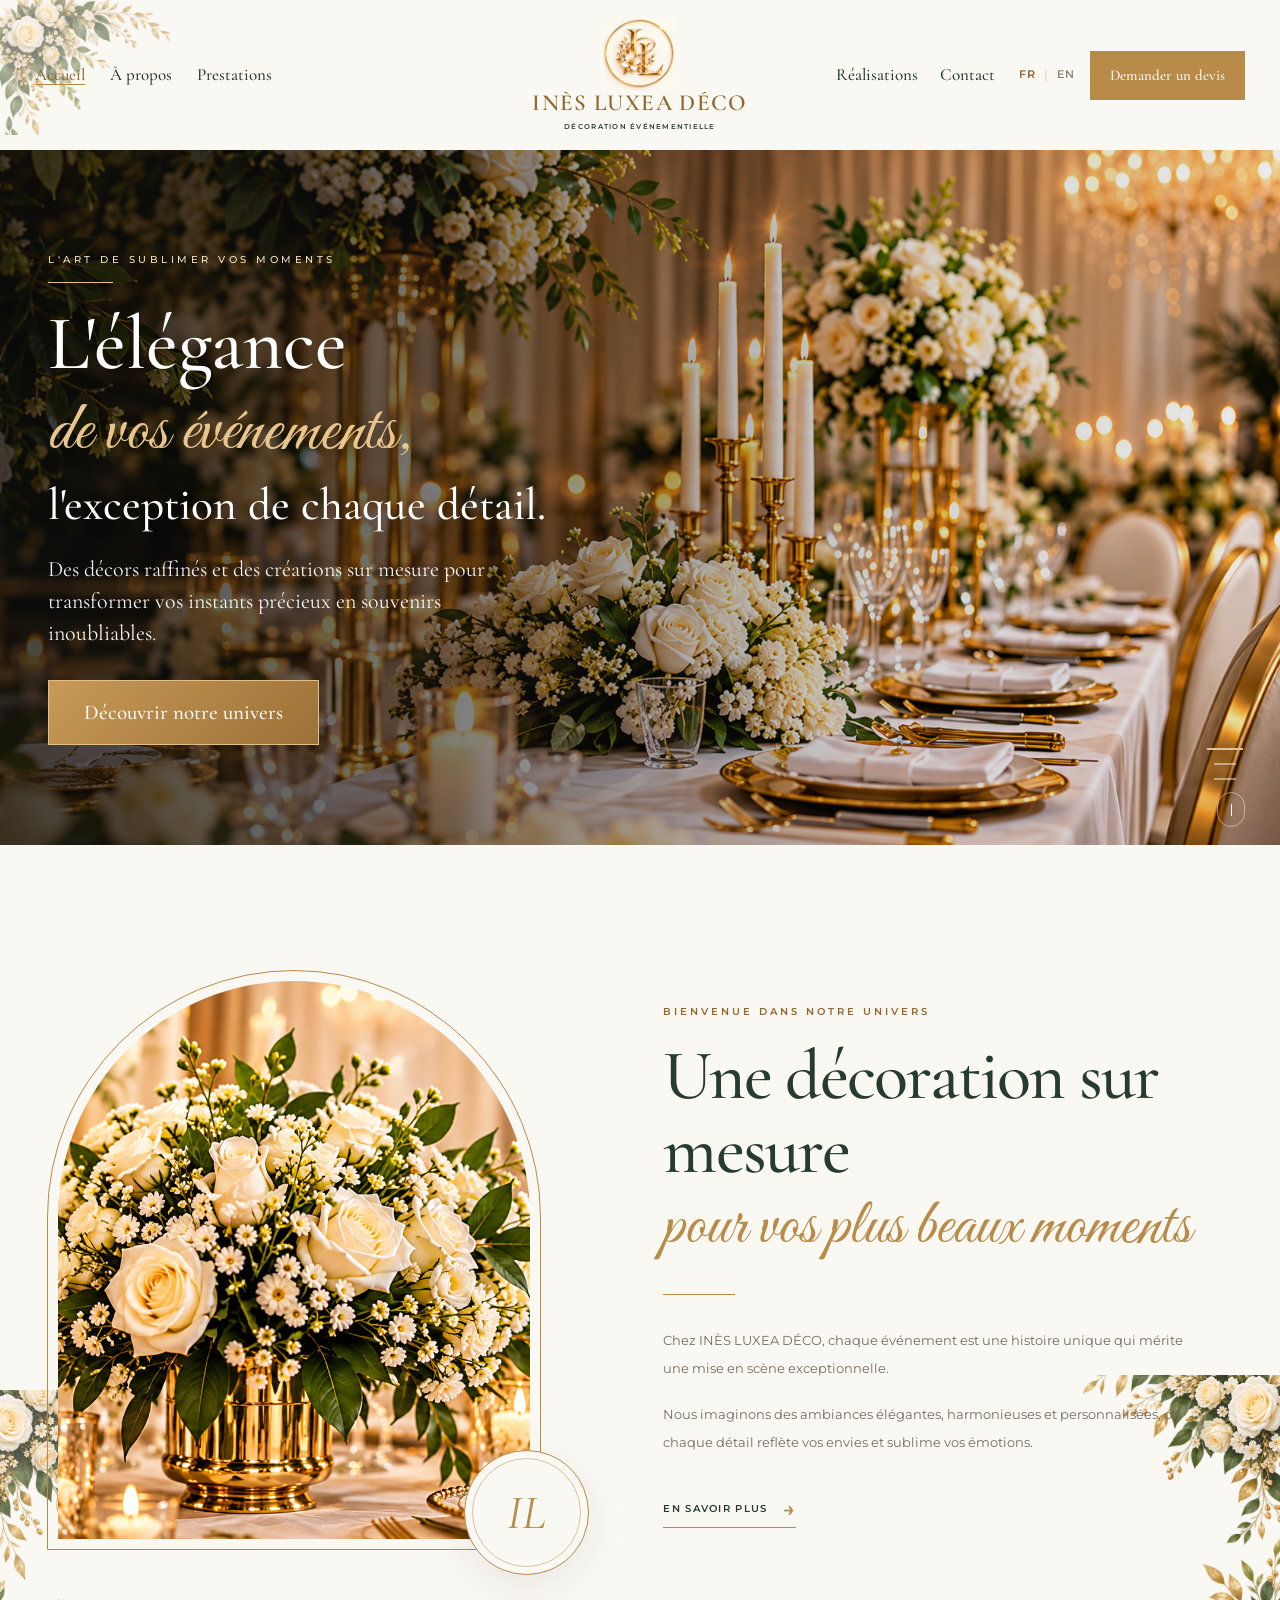
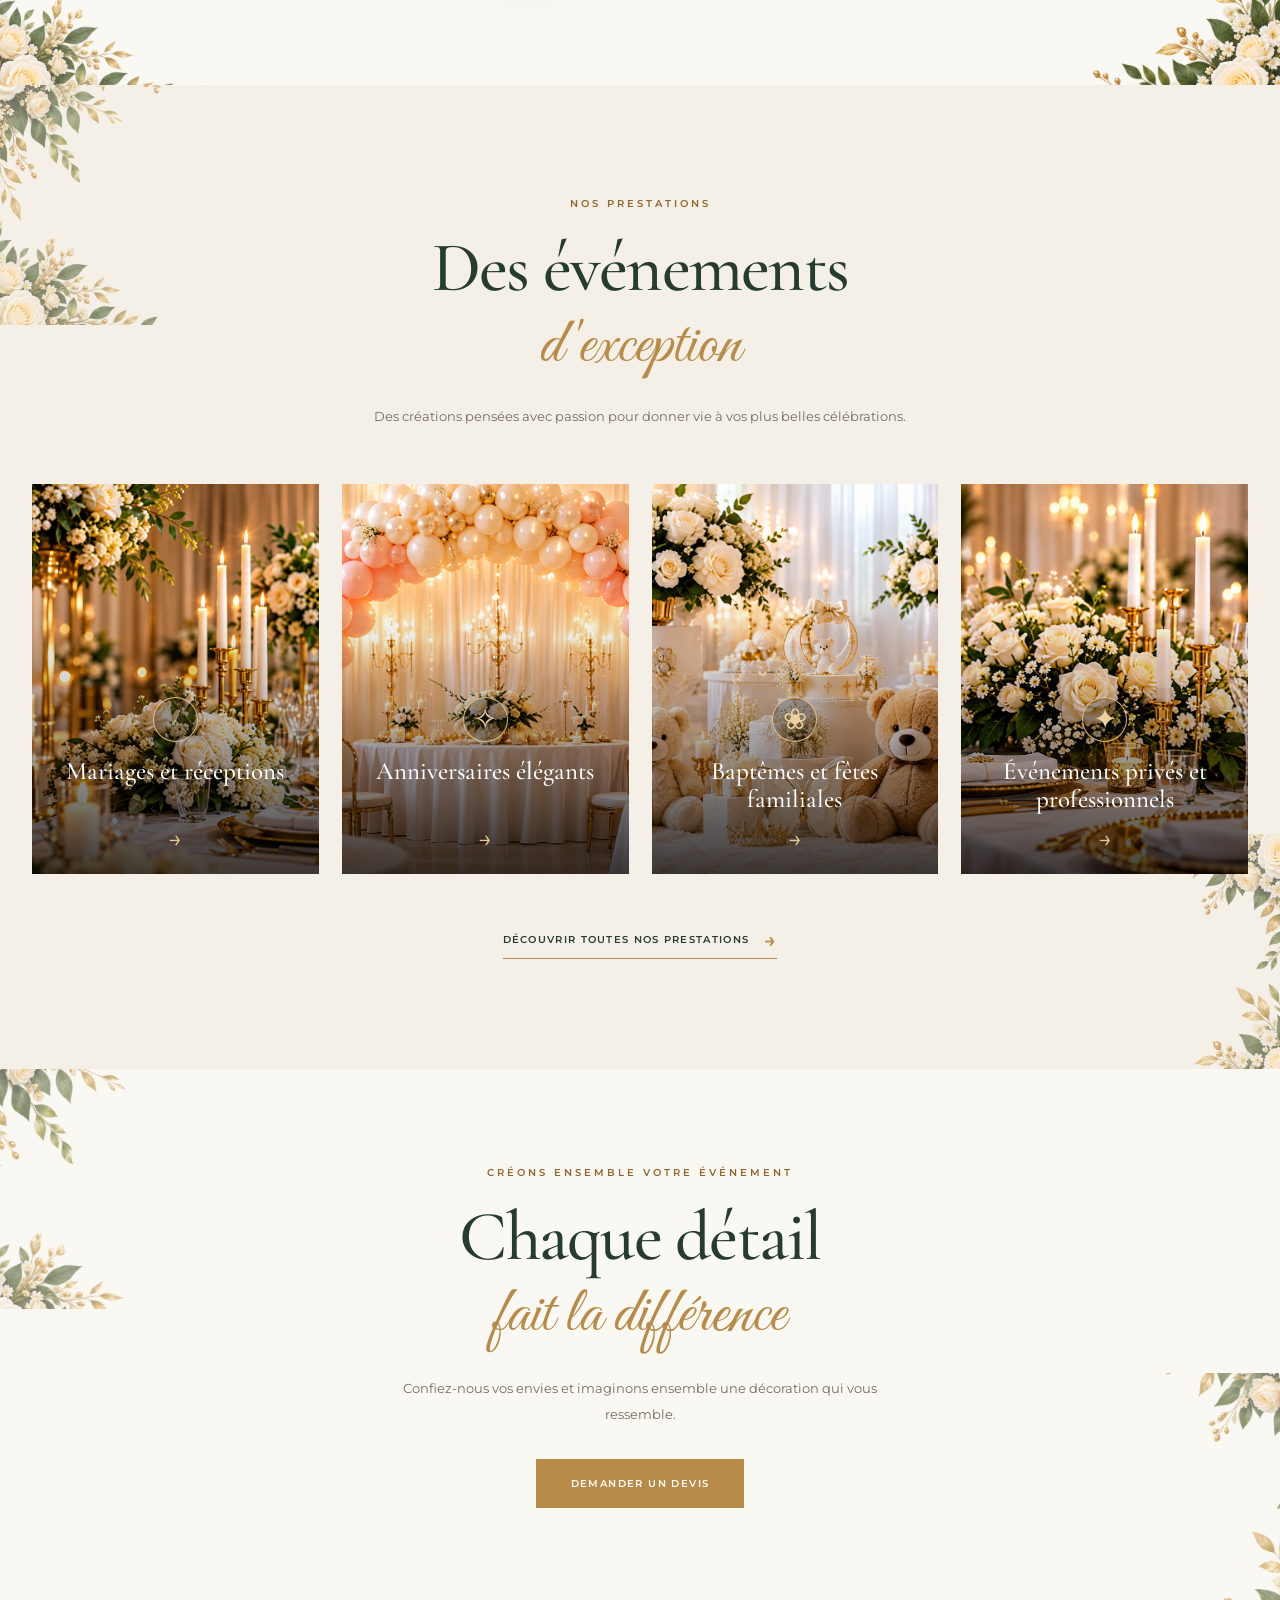
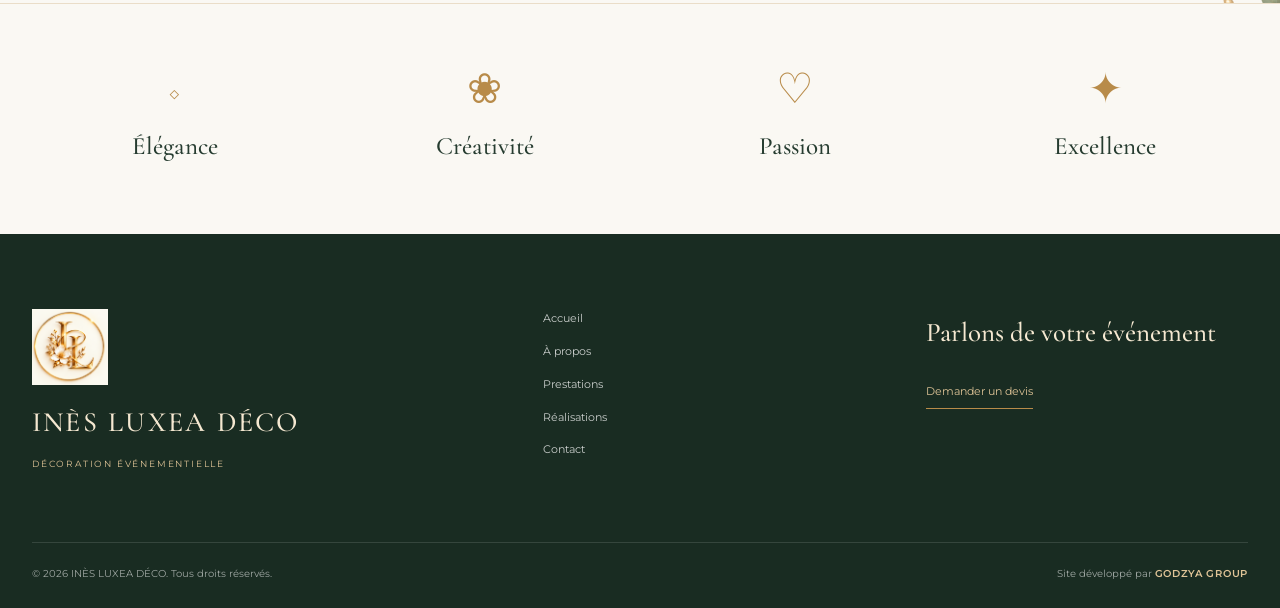
==== commit 5f8227a3: "Update fmt.Println message from 'Hello' to 'Goodbye'" ====
--- a/index.html
+++ b/index.html
@@ -36,11 +36,84 @@
        PREMIUM HEADER
   ========================================= -->
 
-  <header class="site-header" id="top">
+ <header class="site-header" id="top">
 
   <div class="navigation-bar">
 
-    <!-- MOBILE MENU -->
+    <!-- LEFT NAVIGATION -->
+    <nav
+      class="nav-left"
+      aria-label="Navigation principale"
+      data-i18n-aria-label="primaryNavigation"
+    >
+      <a href="index.html" class="nav-link active"
+         aria-current="page" data-i18n="navHome">Accueil</a>
+
+      <a href="apropos.html" class="nav-link"
+         data-i18n="navAbout">À propos</a>
+
+      <a href="prestations.html" class="nav-link"
+         data-i18n="navServices">Prestations</a>
+    </nav>
+
+    <!-- CENTERED LOGO -->
+    <div class="brand-area">
+      <a href="index.html" class="brand-link">
+
+        <img
+          src="IL%20Logo.png"
+          alt="INÈS LUXEA DÉCO"
+          class="brand-logo"
+        >
+
+        <span class="brand-name">INÈS LUXEA DÉCO</span>
+
+        <span class="brand-subtitle" data-i18n="brandSubtitle">
+          DÉCORATION ÉVÉNEMENTIELLE
+        </span>
+
+      </a>
+    </div>
+
+    <!-- RIGHT NAVIGATION AND ACTIONS -->
+    <div class="header-right">
+
+      <nav class="nav-right" aria-label="Navigation secondaire">
+        <a href="realisations.html" class="nav-link"
+           data-i18n="navPortfolio">Réalisations</a>
+
+        <a href="contact.html" class="nav-link"
+           data-i18n="navContact">Contact</a>
+      </nav>
+
+      <div class="header-actions">
+
+        <div
+          class="language-switcher"
+          role="group"
+          aria-label="Choix de la langue"
+          data-i18n-aria-label="languageChoice"
+        >
+          <button type="button" class="language-btn active"
+                  data-lang="fr" aria-pressed="true">FR</button>
+
+          <span class="language-divider" aria-hidden="true">|</span>
+
+          <button type="button" class="language-btn"
+                  data-lang="en" aria-pressed="false">EN</button>
+        </div>
+
+        <a href="contact.html"
+           class="header-quote-btn"
+           data-i18n="requestQuote">
+          Demander un devis
+        </a>
+
+      </div>
+
+    </div>
+
+    <!-- MOBILE MENU BUTTON -->
     <button
       class="mobile-menu-toggle"
       type="button"
@@ -54,54 +127,31 @@
       <span></span>
     </button>
 
-    <!-- LEFT NAVIGATION -->
+    <!-- MOBILE NAVIGATION -->
     <nav
-      class="primary-navigation"
+      class="primary-navigation mobile-navigation"
       id="primary-navigation"
-      aria-label="Navigation principale"
-      data-i18n-aria-label="primaryNavigation"
+      aria-label="Navigation mobile"
     >
-      <a href="index.html" class="nav-link active" aria-current="page" data-i18n="navHome">Accueil</a>
-      <a href="apropos.html" class="nav-link" data-i18n="navAbout">À propos</a>
-      <a href="prestations.html" class="nav-link" data-i18n="navServices">Prestations</a>
-      <a href="realisations.html" class="nav-link" data-i18n="navPortfolio">Réalisations</a>
-      <a href="contact.html" class="nav-link" data-i18n="navContact">Contact</a>
+      <a href="index.html" class="nav-link active"
+         aria-current="page" data-i18n="navHome">Accueil</a>
+
+      <a href="apropos.html" class="nav-link"
+         data-i18n="navAbout">À propos</a>
+
+      <a href="prestations.html" class="nav-link"
+         data-i18n="navServices">Prestations</a>
+
+      <a href="realisations.html" class="nav-link"
+         data-i18n="navPortfolio">Réalisations</a>
+
+      <a href="contact.html" class="nav-link"
+         data-i18n="navContact">Contact</a>
     </nav>
 
-    <!-- CENTERED LOGO -->
-    <div class="brand-area">
-      <a href="index.html" class="brand-link">
-        <img
-          src="IL%20Logo.png"
-          alt="INÈS LUXEA DÉCO"
-          class="brand-logo"
-        >
-        <span class="brand-name">INÈS LUXEA DÉCO</span>
-        <span class="brand-subtitle" data-i18n="brandSubtitle">
-          DÉCORATION ÉVÉNEMENTIELLE
-        </span>
-      </a>
-    </div>
-
-    <!-- RIGHT ACTIONS -->
-    <div class="header-actions">
-
-      <div class="language-switcher" role="group" aria-label="Choix de la langue" data-i18n-aria-label="languageChoice">
-        <button type="button" class="language-btn active" data-lang="fr" aria-pressed="true">FR</button>
-        <span class="language-divider" aria-hidden="true">|</span>
-        <button type="button" class="language-btn" data-lang="en" aria-pressed="false">EN</button>
-      </div>
-
-      <a href="contact.html" class="header-quote-btn" data-i18n="requestQuote">
-        Demander un devis
-      </a>
-
-    </div>
-
   </div>
 
 </header>
-
 
   <main>
 
--- a/style.css
+++ b/style.css
@@ -2846,51 +2846,273 @@
   }
 
 }
-/* ==========================================
-   HEADER — FIX LOGO / NAVIGATION OVERLAP
-========================================== */
-
-@media (min-width: 901px) {
+
+/* =====================================================
+   INÈS LUXEA DÉCO
+   CLEAN PREMIUM HEADER — FINAL STRUCTURE
+===================================================== */
+
+.site-header {
+  position: relative;
+  min-height: 150px;
+  background: var(--ivory);
+  isolation: isolate;
+}
+
+/* Floral decoration */
+
+.site-header::before {
+  content: "";
+  position: absolute;
+  top: 0;
+  left: 0;
+  z-index: 0;
+
+  width: 175px;
+  height: 135px;
+
+  background: url("Floral.png") no-repeat top left;
+  background-size: 350px auto;
+
+  opacity: 0.5;
+  pointer-events: none;
+}
+
+/* Main layout */
+
+.navigation-bar {
+  position: relative;
+  z-index: 1;
+
+  display: grid;
+  grid-template-columns: minmax(0, 1fr) auto minmax(0, 1fr);
+  align-items: center;
+  gap: 28px;
+
+  min-height: 150px;
+  padding: 15px 35px;
+
+  border: 0;
+  background: transparent;
+}
+
+/* Left navigation */
+
+.nav-left {
+  display: flex;
+  align-items: center;
+  justify-content: flex-start;
+  flex-wrap: wrap;
+  gap: 12px 25px;
+  min-width: 0;
+}
+
+/* Centered logo */
+
+.brand-area {
+  position: static;
+  grid-column: 2;
+  grid-row: 1;
+
+  display: flex;
+  justify-content: center;
+
+  padding: 0;
+  transform: none;
+  z-index: 2;
+}
+
+.brand-link {
+  display: flex;
+  flex-direction: column;
+  align-items: center;
+  white-space: nowrap;
+}
+
+.brand-logo {
+  width: 74px;
+  height: 74px;
+  margin: 0;
+  object-fit: contain;
+}
+
+.brand-name {
+  font-family: var(--font-serif);
+  font-size: 23px;
+  letter-spacing: 0.06em;
+  line-height: 1.1;
+}
+
+.brand-subtitle {
+  margin-top: 5px;
+  font-size: 7px;
+  letter-spacing: 0.18em;
+}
+
+/* Right navigation */
+
+.header-right {
+  grid-column: 3;
+  grid-row: 1;
+
+  display: flex;
+  align-items: center;
+  justify-content: flex-end;
+  flex-wrap: wrap;
+  gap: 12px 22px;
+
+  min-width: 0;
+}
+
+.nav-right {
+  display: flex;
+  align-items: center;
+  gap: 22px;
+}
+
+.nav-left .nav-link,
+.nav-right .nav-link {
+  min-height: 35px;
+  font-size: 17px;
+}
+
+/* Language and quotation */
+
+.header-actions {
+  display: flex;
+  align-items: center;
+  gap: 14px;
+  margin: 0;
+}
+
+/* Hide mobile navigation on desktop */
+
+.mobile-menu-toggle,
+.mobile-navigation {
+  display: none;
+}
+
+/* =====================================================
+   TABLET AND MOBILE
+===================================================== */
+
+@media (max-width: 1200px) {
+
+  .navigation-bar {
+    grid-template-columns: 42px minmax(0, 1fr) auto;
+    gap: 12px;
+    min-height: 125px;
+    padding: 12px 20px;
+  }
 
   .site-header {
-    min-height: 160px;
-  }
+    min-height: 125px;
+  }
+
+  .nav-left,
+  .nav-right {
+    display: none;
+  }
+
+  .mobile-menu-toggle {
+    display: flex;
+    grid-column: 1;
+    grid-row: 1;
+    z-index: 3;
+  }
+
+  .brand-area {
+    grid-column: 2;
+    grid-row: 1;
+  }
+
+  .header-right {
+    grid-column: 3;
+    grid-row: 1;
+    justify-content: flex-end;
+  }
+
+  .header-actions {
+    gap: 10px;
+  }
+
+  .mobile-navigation {
+    position: absolute;
+    top: 100%;
+    right: 0;
+    left: 0;
+    z-index: 20;
+
+    display: none;
+    flex-direction: column;
+    align-items: stretch;
+    gap: 0;
+
+    padding: 15px 25px 25px;
+    background: var(--ivory);
+    border-bottom: 1px solid var(--border);
+    box-shadow: 0 20px 35px rgba(0,0,0,0.08);
+  }
+
+  .mobile-navigation.is-open {
+    display: flex;
+  }
+
+  .mobile-navigation .nav-link {
+    min-height: 50px;
+    margin: 0;
+    font-size: 18px;
+  }
+
+  .mobile-navigation .nav-link:nth-child(4) {
+    margin-left: 0;
+  }
+
+  .site-header::before {
+    width: 110px;
+    height: 105px;
+    background-size: 230px auto;
+    opacity: 0.35;
+  }
+}
+
+@media (max-width: 650px) {
 
   .navigation-bar {
-    min-height: 160px;
-  }
-
-  .primary-navigation {
-    display: grid;
-    grid-template-columns: repeat(3, max-content);
-    column-gap: clamp(18px, 2vw, 32px);
-    align-items: center;
-  }
-
-  /* First three links stay on the left */
-  .primary-navigation .nav-link:nth-child(-n+3) {
-    grid-row: 1;
-  }
-
-  /* Keep the remaining links away from the logo */
-  .primary-navigation .nav-link:nth-child(4),
-  .primary-navigation .nav-link:nth-child(5) {
-    margin-left: 0;
-  }
-
-  /* Move the final two links to the right of the logo */
-  .primary-navigation .nav-link:nth-child(4) {
-    grid-column: 1;
-    grid-row: 2;
-  }
-
-  .primary-navigation .nav-link:nth-child(5) {
-    grid-column: 2;
-    grid-row: 2;
-  }
-
-  .brand-area {
-    top: 8px;
-  }
-
-}
+    grid-template-columns: 35px minmax(0, 1fr) auto;
+    gap: 7px;
+    padding: 10px 12px;
+  }
+
+  .brand-logo {
+    width: 55px;
+    height: 55px;
+  }
+
+  .brand-name {
+    font-size: clamp(13px, 3.2vw, 19px);
+  }
+
+  .brand-subtitle {
+    font-size: 6px;
+    letter-spacing: 0.08em;
+  }
+
+  .header-actions {
+    flex-direction: column;
+    gap: 2px;
+  }
+
+  .header-quote-btn {
+    min-height: 29px;
+    padding: 5px 7px;
+    font-size: 10px;
+  }
+
+  .site-header::before {
+    width: 75px;
+    height: 75px;
+    background-size: 160px auto;
+    opacity: 0.3;
+  }
+}
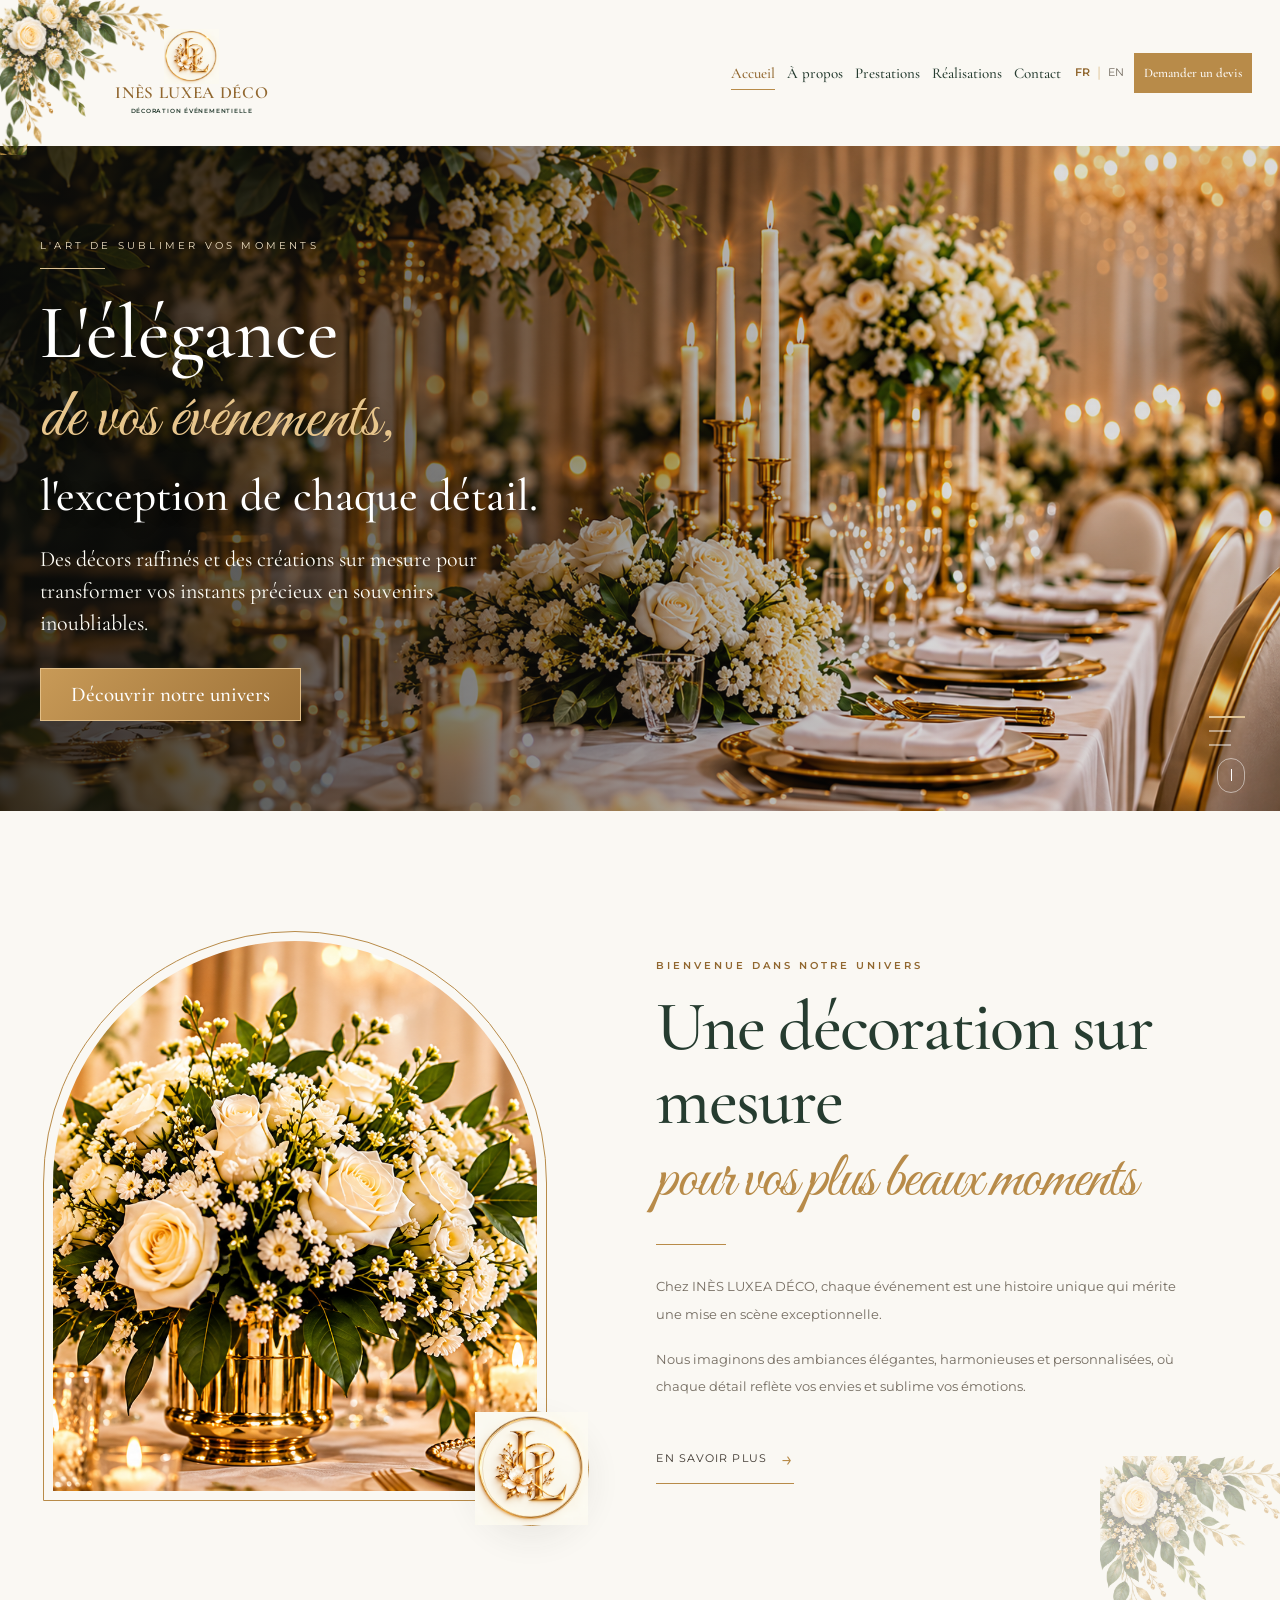
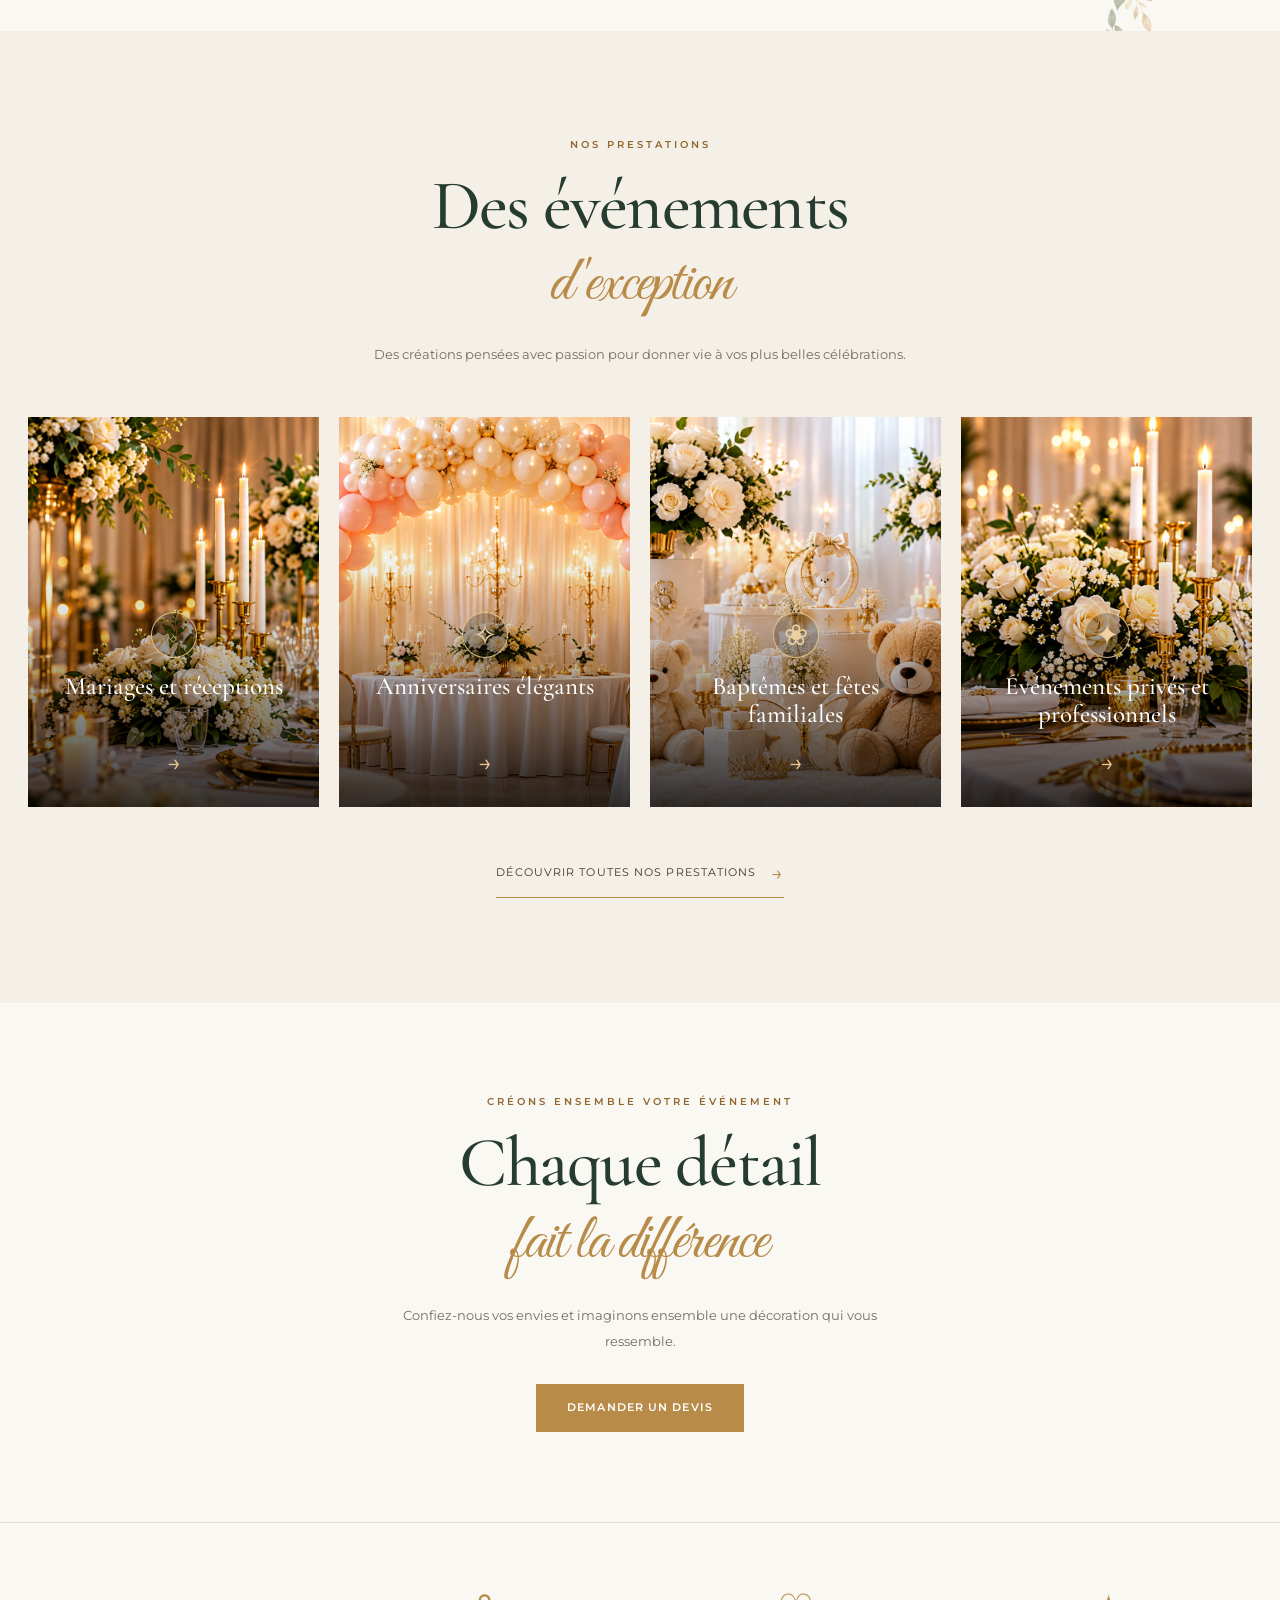
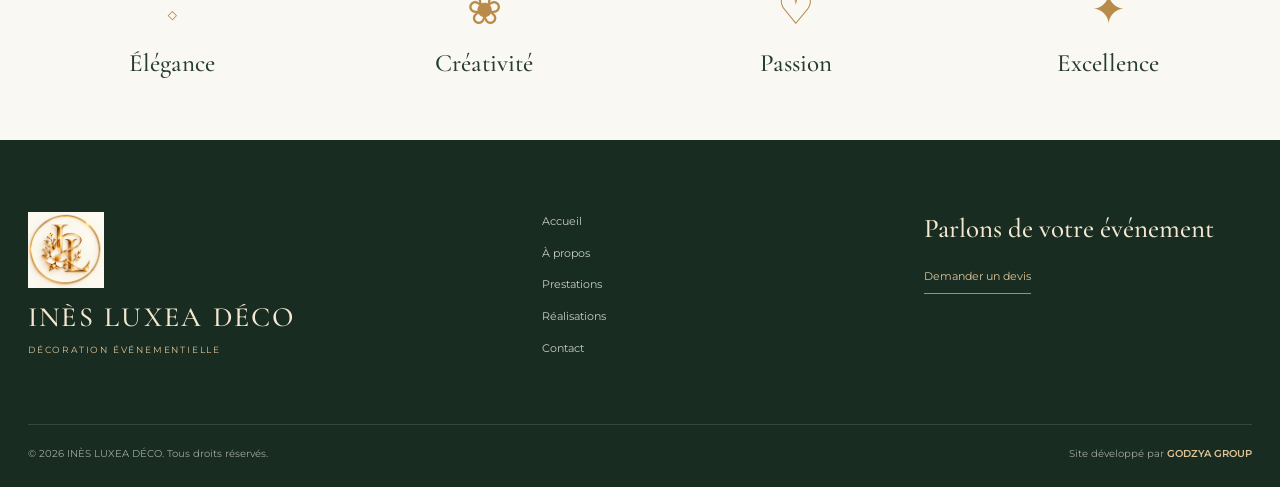
==== commit 5974a10e: "Update print statement from 'Hello' to 'Goodbye'" ====
--- a/index.html
+++ b/index.html
@@ -232,8 +232,8 @@
           </div>
 
           <div class="about-monogram" aria-hidden="true">
-            <span>IL</span>
-          </div>
+  <img src="IL%20Logo.png" alt="" class="about-monogram-logo">
+</div>
 
         </div>
 
--- a/style.css
+++ b/style.css
@@ -1,3118 +1,183 @@
-/* ==========================================================
-   INÈS LUXEA DÉCO
-   LUXURY BILINGUAL WEBSITE
-   COMPLETE STYLESHEET — VERSION 2
-   ========================================================== */
-
-/* ==========================================================
-   01 — DESIGN SYSTEM
-========================================================== */
-
-:root {
-
-  --ivory: #faf8f3;
-  --cream: #f5f0e7;
-  --white: #ffffff;
-
-  --gold: #b88b49;
-  --gold-light: #dfc497;
-  --gold-dark: #91672f;
-
-  --forest: #263c30;
-  --forest-dark: #192c22;
-
-  --text: #3c352e;
-  --muted: #746c61;
-
-  --border: rgba(184, 139, 73, 0.25);
-
-  --font-serif:
-    "Cormorant Garamond",
-    Georgia,
-    serif;
-
-  --font-script:
-    "Great Vibes",
-    cursive;
-
-  --font-sans:
-    "Montserrat",
-    Arial,
-    sans-serif;
-
-  --container: 1240px;
-
-  --transition: 0.35s ease;
-
+/* INÈS LUXEA DÉCO — Clean stylesheet v4 | GODZYA GROUP
+   One header system, one floral corner, responsive at 900px. */
+:root{--ivory:#faf8f3;--cream:#f5f0e7;--white:#fff;--gold:#b88b49;--gold-light:#dfc497;--gold-dark:#91672f;--forest:#263c30;--forest-dark:#192c22;--text:#3c352e;--muted:#746c61;--border:rgba(184,139,73,.25);--font-serif:"Cormorant Garamond",Georgia,serif;--font-script:"Great Vibes",cursive;--font-sans:"Montserrat",Arial,sans-serif;--container:1240px}
+*,*::before,*::after{box-sizing:border-box}
+*{margin:0;padding:0}
+html{scroll-behavior:smooth}
+body{min-width:320px;overflow-x:hidden;background:var(--ivory);color:var(--text);font:14px/1.8 var(--font-sans);-webkit-font-smoothing:antialiased}
+img{display:block;max-width:100%}a{color:inherit;text-decoration:none}button{font:inherit}
+a:focus-visible,button:focus-visible,.service-card:focus-visible{outline:2px solid var(--gold);outline-offset:4px}
+.container{width:min(calc(100% - 56px),var(--container));margin-inline:auto}
+.section-padding{padding:105px 0}.centered{text-align:center}
+.section-eyebrow{margin-bottom:15px;color:var(--gold-dark);font-size:10px;font-weight:600;letter-spacing:.3em;text-transform:uppercase}
+.section-title{font:500 clamp(42px,5.5vw,78px)/1.05 var(--font-serif);letter-spacing:-.025em;color:var(--forest)}
+.section-title span,.section-title em{display:block}
+.section-title em{margin-top:7px;font:400 .92em/1.1 var(--font-script);color:var(--gold)}
+.section-introduction{max-width:560px;margin:20px auto 0;color:var(--muted);font-size:13px;line-height:2}
+.gold-divider{width:70px;height:1px;margin:28px 0;background:var(--gold)}
+.btn{display:inline-flex;align-items:center;justify-content:center;min-height:48px;padding:13px 30px;border:1px solid transparent;font-size:11px;font-weight:600;letter-spacing:.1em;text-transform:uppercase;transition:transform .25s,background .25s}
+.btn:hover{transform:translateY(-2px)}.btn-gold{background:var(--gold);border-color:var(--gold);color:white}.btn-gold:hover{background:var(--gold-dark)}
+.text-link{display:inline-flex;align-items:center;gap:14px;padding-bottom:6px;border-bottom:1px solid var(--gold);font-size:11px;letter-spacing:.1em;text-transform:uppercase}
+.text-link>span:last-child{font-size:20px;color:var(--gold)}
+/* HEADER: The floral image is deliberately cropped to ONLY the first corner.
+   It is never tiled and cannot show a second cluster in the header. */
+.site-header{position:relative;z-index:100;background:var(--ivory);isolation:isolate}
+.site-header::before{content:"";position:absolute;inset:0 auto auto 0;width:185px;height:155px;background:url("Floral.png") no-repeat left top;background-size:370px auto;opacity:.86;pointer-events:none;z-index:-1}
+.navigation-bar{position:relative;display:flex;align-items:center;gap:clamp(12px,1.2vw,22px);min-height:146px;padding:18px clamp(20px,2.2vw,38px) 18px clamp(120px,12vw,190px)}
+.brand-area{position:static;order:0;flex:0 0 auto;transform:none;padding:0;margin:0;z-index:1}
+.brand-link{display:flex;flex-direction:column;align-items:center;white-space:nowrap}
+.brand-logo{width:61px;height:61px;object-fit:contain}
+.brand-name{font:600 clamp(16px,1.5vw,21px)/1.1 var(--font-serif);letter-spacing:.04em;color:var(--gold-dark)}
+.brand-subtitle{margin-top:4px;font-size:6px;font-weight:600;letter-spacing:.13em;color:var(--forest)}
+.nav-left,.nav-right{display:flex;align-items:center;gap:clamp(10px,1.2vw,23px)}
+.nav-left{order:1;margin-left:auto}
+.header-right{order:2;display:flex;align-items:center;gap:clamp(10px,1.2vw,23px);min-width:0}
+.nav-link{position:relative;display:inline-flex;align-items:center;min-height:40px;font:500 clamp(15px,1.2vw,19px)/1.2 var(--font-serif);white-space:nowrap;color:var(--forest);transition:color .2s}
+.nav-link::after{content:"";position:absolute;left:0;right:0;bottom:3px;height:1px;background:var(--gold);transform:scaleX(0);transition:transform .2s}
+.nav-link:hover,.nav-link.active{color:var(--gold-dark)}.nav-link:hover::after,.nav-link.active::after{transform:scaleX(1)}
+.header-actions{display:flex;align-items:center;gap:12px;flex:0 0 auto}
+.language-switcher{display:flex;align-items:center;gap:5px}
+.language-btn{padding:6px 2px;border:0;background:none;color:var(--muted);font-size:11px;cursor:pointer}
+.language-btn.active,.language-btn:hover{color:var(--gold-dark);font-weight:600}
+.language-divider{color:var(--gold-light)}
+.header-quote-btn{display:inline-flex;align-items:center;justify-content:center;min-height:40px;padding:9px 13px;background:var(--gold);color:white;font:500 16px/1.1 var(--font-serif);white-space:nowrap;transition:background .2s}
+.header-quote-btn:hover{background:var(--gold-dark)}
+.mobile-menu-toggle,.mobile-navigation{display:none}
+/* HERO */
+.hero-section{position:relative;isolation:isolate;display:flex;align-items:center;min-height:620px;padding:90px max(40px,calc((100vw - 1260px)/2));overflow:hidden;color:white}
+.hero-background,.hero-overlay{position:absolute;inset:0;z-index:-1}
+.hero-background{background:#302b25 url("hero.png") center 52%/cover no-repeat}
+.hero-overlay{background:linear-gradient(90deg,rgba(12,13,11,.8),rgba(18,17,15,.56) 34%,rgba(18,17,15,.15) 75%)}
+.hero-content{width:min(100%,750px);text-align:left}
+.hero-eyebrow{max-width:430px;margin-bottom:26px;font-size:10px;letter-spacing:.32em;line-height:2;color:#f0e1c4}
+.hero-eyebrow::after{content:"";display:block;width:65px;height:1px;margin-top:12px;background:var(--gold-light)}
+.hero-title{display:flex;flex-direction:column;align-items:flex-start;font:500 clamp(48px,6vw,88px)/.98 var(--font-serif);text-shadow:0 3px 18px #0005}
+.hero-title>span{display:block}
+.hero-title .hero-script{margin:10px 0;color:#e7c58c;font:400 .9em/1.15 var(--font-script);white-space:normal}
+.hero-title>span:last-child{font-size:.59em;line-height:1.15}
+.hero-description{max-width:460px;margin:22px 0 28px;font:22px/1.45 var(--font-serif);color:#fffef7}
+.hero-content .btn-gold{font:500 21px var(--font-serif);letter-spacing:0;text-transform:none;background:linear-gradient(135deg,#c89a57,#9c7138);border-color:#e2bf88}
+.hero-pagination{position:absolute;right:35px;bottom:65px;display:flex;flex-direction:column;gap:12px}
+.pagination-line{width:22px;height:2px;background:#ffffff75}.pagination-line.active{width:36px;background:var(--gold-light)}
+.hero-scroll{position:absolute;right:35px;bottom:18px;display:grid;place-items:center;width:28px;height:35px;border:1px solid #ffffff80;border-radius:20px}
+.hero-scroll span{width:1px;height:12px;background:white}
+/* ABOUT */
+.about-preview{position:relative;overflow:hidden;background:var(--ivory)}
+.about-preview::after{content:"";position:absolute;right:-50px;bottom:-75px;width:230px;height:250px;background:url("Floral.png") no-repeat left top/460px auto;opacity:.35;pointer-events:none}
+.about-grid{position:relative;display:grid;grid-template-columns:.95fr 1.05fr;align-items:center;gap:clamp(45px,7vw,120px)}
+.about-visual{position:relative;padding:15px 20px 25px 15px}
+.about-image-frame{height:570px;padding:9px;border:1px solid var(--gold);border-radius:260px 260px 0 0}
+.about-image-frame img{width:100%;height:100%;object-fit:cover;border-radius:250px 250px 0 0}
+.about-monogram{position:absolute;right:-22px;bottom:0;display:grid;place-items:center;width:115px;height:115px;border:1px solid var(--gold);border-radius:50%;background:var(--ivory);box-shadow:0 12px 35px #342c3115}
+.about-monogram::before{content:"";position:absolute;inset:7px;border:1px solid var(--border);border-radius:50%}
+.about-monogram span{font:italic 47px var(--font-serif);color:var(--gold)}
+.about-content{position:relative;z-index:1;max-width:540px}
+.about-content p:not(.section-eyebrow){margin-bottom:18px;color:var(--muted);font-size:13px;line-height:2.1}
+.about-content .text-link{margin-top:22px}
+/* SERVICES */
+.services-section{position:relative;overflow:hidden;background:var(--cream)}
+.services-section>.container{position:relative;z-index:1}
+.services-section .section-heading{margin-bottom:50px}
+.services-grid{display:grid;grid-template-columns:repeat(4,minmax(0,1fr));gap:20px}
+.service-card{position:relative;height:390px;cursor:pointer;perspective:1200px}
+.service-card-inner{position:relative;width:100%;height:100%;transform-style:preserve-3d;transition:transform .75s cubic-bezier(.2,.7,.2,1)}
+.service-card.is-flipped .service-card-inner{transform:rotateY(180deg)}
+.service-card-front,.service-card-back{position:absolute;inset:0;overflow:hidden;backface-visibility:hidden;-webkit-backface-visibility:hidden}
+.service-card-front{background:#8a8172}
+.service-card-front::after{content:"";position:absolute;inset:0;background:linear-gradient(transparent 28%,#0002 52%,#000c)}
+.service-card-front>img{width:100%;height:100%;object-fit:cover;transition:transform .5s}
+.service-card:hover .service-card-front>img{transform:scale(1.04)}
+.service-card-content{position:absolute;z-index:1;left:12px;right:12px;bottom:22px;display:flex;flex-direction:column;align-items:center;color:white;text-align:center}
+.service-icon{display:grid;place-items:center;width:46px;height:46px;margin-bottom:15px;border:1px solid #e8c78fe6;border-radius:50%;background:#231f1840;color:#eed1a0;font:29px var(--font-serif)}
+.service-card-content h3{min-height:56px;font:500 25px/1.1 var(--font-serif)}
+.service-arrow{margin-top:12px;color:#e9c88f;font-size:24px}
+.service-card-back{display:flex;flex-direction:column;align-items:center;justify-content:center;padding:25px 20px;border:1px solid var(--gold);background:radial-gradient(circle at 50% 0%,#d8bf8d22,transparent 50%),var(--forest);color:white;text-align:center;transform:rotateY(180deg)}
+.service-card-back::before{content:"";position:absolute;inset:9px;border:1px solid #d8bf8d50;pointer-events:none}
+.service-back-icon{margin-bottom:13px;color:var(--gold-light);font-size:36px}
+.service-card-back h3{margin-bottom:14px;color:#f6e7ce;font:500 27px/1.1 var(--font-serif)}
+.service-card-back p{margin-bottom:20px;color:#ffffffd6;font-size:11px;line-height:1.8}
+.service-quote-link{position:relative;z-index:1;padding:9px 12px;border:1px solid var(--gold-light);color:#f3d9a9;font-size:9px;letter-spacing:.07em;text-transform:uppercase}
+.service-quote-link:hover{background:var(--gold);color:white}
+.services-footer{margin-top:48px;text-align:center}
+/* QUOTE, VALUES & FOOTER */
+.quote-section{position:relative;padding:90px 0;overflow:hidden;background:var(--ivory);text-align:center}
+.quote-content{position:relative;z-index:1;max-width:780px}
+.quote-content>p:not(.section-eyebrow){max-width:530px;margin:24px auto 30px;color:var(--muted);font-size:13px;line-height:2}
+.values-section{padding:62px 0;border-top:1px solid var(--border);background:var(--ivory)}
+.values-grid{display:grid;grid-template-columns:repeat(4,1fr);gap:24px}
+.value-item{text-align:center}.value-icon{display:block;margin-bottom:12px;color:var(--gold);font:42px var(--font-serif)}
+.value-item h3{color:var(--forest);font:500 25px var(--font-serif)}
+.site-footer{background:var(--forest-dark);color:#f4ede2}
+.footer-main{display:grid;grid-template-columns:1.4fr 1fr 1fr;gap:55px;padding-top:72px;padding-bottom:65px}
+.footer-logo{width:76px;height:76px;margin-bottom:12px;object-fit:contain}
+.footer-brand h2{color:#f5e8d1;font:500 28px var(--font-serif);letter-spacing:.08em}
+.footer-brand p{margin-top:8px;color:var(--gold-light);font-size:9px;letter-spacing:.2em}
+.footer-navigation{display:flex;flex-direction:column;align-items:flex-start;gap:12px}
+.footer-navigation a{color:#ffffffc2;font-size:11px}.footer-navigation a:hover{color:var(--gold-light)}
+.footer-contact h3{margin-bottom:18px;color:#f5e8d1;font:500 27px var(--font-serif)}
+.footer-contact-link{display:inline-block;padding-bottom:6px;border-bottom:1px solid var(--gold);color:var(--gold-light);font-size:11px}
+.footer-bottom{display:flex;justify-content:space-between;gap:25px;padding-top:20px;padding-bottom:24px;border-top:1px solid #ffffff20}
+.footer-bottom p{color:#ffffff94;font-size:10px}.developer-name{color:var(--gold-light);font-weight:600}
+/* Breakpoint matches existing script.js (>900px closes mobile menu). */
+@media(max-width:1480px){
+.navigation-bar{padding-left:clamp(95px,9vw,145px);gap:12px}
+.brand-logo{width:55px;height:55px}.brand-name{font-size:17px}
+.nav-left,.nav-right,.header-right{gap:12px}.nav-link{font-size:15px}
+.header-actions{gap:8px}.header-quote-btn{padding:8px 10px;font-size:13px}
 }
-
-
-/* ==========================================================
-   02 — RESET
-========================================================== */
-
-* {
-  margin: 0;
-  padding: 0;
-  box-sizing: border-box;
+@media(max-width:1200px){
+.navigation-bar{padding-left:110px}.site-header::before{width:130px;height:135px;background-size:270px auto}
 }
-
-html {
-  scroll-behavior: smooth;
+@media(max-width:1100px){
+.navigation-bar{padding-left:24px}.site-header::before{width:90px;height:95px;background-size:200px auto;opacity:.35}
 }
-
-body {
-
-  overflow-x: hidden;
-
-  background: var(--ivory);
-
-  color: var(--text);
-
-  font-family: var(--font-sans);
-
-  font-size: 14px;
-
-  line-height: 1.8;
-
-  -webkit-font-smoothing: antialiased;
-
+@media(max-width:900px){
+.navigation-bar{display:grid;grid-template-columns:44px minmax(0,1fr) auto;gap:12px;min-height:115px;padding:12px 22px}
+.mobile-menu-toggle{display:flex;flex-direction:column;justify-content:center;gap:5px;grid-column:1;grid-row:1;z-index:3;width:42px;height:42px;padding:8px;border:0;background:none;cursor:pointer}
+.mobile-menu-toggle span{display:block;width:25px;height:1px;background:var(--forest)}
+.brand-area{grid-column:2;grid-row:1;justify-self:start}
+.nav-left,.nav-right{display:none}
+.header-right{grid-column:3;grid-row:1;justify-content:flex-end}
+.mobile-navigation{position:absolute;top:100%;left:0;right:0;z-index:20;display:none;flex-direction:column;align-items:stretch;gap:0;padding:15px 25px 25px;background:var(--ivory);border-bottom:1px solid var(--border);box-shadow:0 18px 30px #0002}
+.mobile-navigation.is-open{display:flex}
+.mobile-navigation .nav-link{display:flex;min-height:49px;padding:10px 0;border-bottom:1px solid var(--border);font-size:19px}
+.hero-section{min-height:590px;padding-inline:42px}.hero-title{font-size:clamp(50px,8vw,72px)}
+.about-grid{gap:40px}.about-image-frame{height:490px}
+.services-grid{grid-template-columns:repeat(2,minmax(0,1fr))}.service-card{height:400px}
 }
-
-img {
-  display: block;
-  max-width: 100%;
+@media(max-width:650px){
+.container{width:calc(100% - 38px)}.section-padding{padding:75px 0}
+.navigation-bar{grid-template-columns:34px minmax(0,1fr) auto;gap:6px;min-height:104px;padding:10px 12px}
+.brand-logo{width:46px;height:46px}.brand-name{font-size:clamp(12px,3vw,17px)}.brand-subtitle{font-size:5px;letter-spacing:.07em}
+.header-actions{flex-direction:column;gap:2px}.language-btn{font-size:10px}
+.header-quote-btn{min-height:28px;padding:5px 6px;font-size:10px}
+.site-header::before{width:62px;height:85px;background-size:145px auto;opacity:.35}
+.hero-section{min-height:600px;padding:80px 24px 90px}
+.hero-background{background-position:60% center}
+.hero-overlay{background:linear-gradient(90deg,#0c0d0bd9,#12110f75)}
+.hero-eyebrow{font-size:8px;letter-spacing:.2em}
+.hero-title{font-size:clamp(39px,10vw,59px)}.hero-title .hero-script{white-space:normal}
+.hero-title>span:last-child{font-size:.64em}
+.hero-description{max-width:315px;font-size:17px}
+.hero-content .btn-gold{font-size:17px}
+.hero-pagination{right:15px;bottom:65px}.hero-scroll{right:15px}
+.about-grid{grid-template-columns:1fr;gap:50px}
+.about-visual{max-width:430px;margin-inline:auto}.about-image-frame{height:460px}
+.about-monogram{right:0;width:95px;height:95px}.about-monogram span{font-size:38px}
+.section-title{font-size:clamp(42px,10vw,65px)}
+.services-section .section-heading{margin-bottom:35px}
+.services-grid{gap:12px}.service-card{height:310px}
+.service-card-content{left:8px;right:8px;bottom:14px}
+.service-icon{width:36px;height:36px;margin-bottom:10px;font-size:23px}
+.service-card-content h3{min-height:52px;font-size:19px}.service-arrow{margin-top:6px;font-size:20px}
+.service-card-back{padding:15px 10px}.service-card-back h3{margin-bottom:9px;font-size:21px}
+.service-card-back p{margin-bottom:12px;font-size:9px;line-height:1.55}
+.service-back-icon{margin-bottom:8px;font-size:26px}
+.service-quote-link{padding:7px;font-size:8px}
+.quote-section{padding:75px 0}
+.values-grid{grid-template-columns:repeat(2,1fr);gap:32px 15px}
+.footer-main{grid-template-columns:1fr;gap:38px;padding-top:55px;padding-bottom:48px}
+.footer-bottom{flex-direction:column;align-items:flex-start;gap:8px}
 }
-
-a {
-  color: inherit;
-  text-decoration: none;
-}
-
-button {
-  font: inherit;
-}
-
-button,
-a {
-  -webkit-tap-highlight-color: transparent;
-}
-
-button:focus-visible,
-a:focus-visible,
-.service-card:focus-visible {
-
-  outline: 3px solid var(--gold);
-
-  outline-offset: 4px;
-
-}
-
-::selection {
-  background: var(--gold);
-  color: var(--white);
-}
-
-.container {
-
-  width: min(
-    calc(100% - 64px),
-    var(--container)
-  );
-
-  margin-inline: auto;
-
-}
-
-.section-padding {
-  padding: 110px 0;
-}
-
-
-/* ==========================================================
-   03 — TYPOGRAPHY
-========================================================== */
-
-.section-eyebrow {
-
-  margin-bottom: 18px;
-
-  color: var(--gold-dark);
-
-  font-size: 10px;
-
-  font-weight: 600;
-
-  letter-spacing: 0.3em;
-
-  text-transform: uppercase;
-
-}
-
-.section-title {
-
-  color: var(--forest);
-
-  font-family: var(--font-serif);
-
-  font-size: clamp(
-    42px,
-    5.5vw,
-    78px
-  );
-
-  font-weight: 500;
-
-  line-height: 1.05;
-
-  letter-spacing: -0.025em;
-
-}
-
-.section-title span,
-.section-title em {
-  display: block;
-}
-
-.section-title em {
-
-  margin-top: 8px;
-
-  color: var(--gold);
-
-  font-family: var(--font-script);
-
-  font-size: 0.92em;
-
-  font-weight: 400;
-
-  font-style: normal;
-
-  letter-spacing: 0;
-
-}
-
-.gold-divider {
-
-  width: 72px;
-
-  height: 1px;
-
-  margin: 32px 0;
-
-  background: var(--gold);
-
-}
-
-.centered {
-  text-align: center;
-}
-
-.section-introduction {
-
-  max-width: 560px;
-
-  margin: 22px auto 0;
-
-  color: var(--muted);
-
-  font-size: 13px;
-
-  line-height: 2;
-
-}
-
-
-/* ==========================================================
-   04 — BUTTONS
-========================================================== */
-
-.btn {
-
-  display: inline-flex;
-
-  align-items: center;
-
-  justify-content: center;
-
-  min-height: 49px;
-
-  padding: 14px 34px;
-
-  border: 1px solid transparent;
-
-  font-size: 10px;
-
-  font-weight: 600;
-
-  letter-spacing: 0.14em;
-
-  text-align: center;
-
-  text-transform: uppercase;
-
-  transition:
-    background var(--transition),
-    color var(--transition),
-    border-color var(--transition),
-    transform var(--transition);
-
-}
-
-.btn:hover {
-  transform: translateY(-3px);
-}
-
-.btn-gold {
-
-  background: var(--gold);
-
-  border-color: var(--gold);
-
-  color: var(--white);
-
-}
-
-.btn-gold:hover {
-
-  background: var(--gold-dark);
-
-  border-color: var(--gold-dark);
-
-}
-
-.text-link {
-
-  display: inline-flex;
-
-  align-items: center;
-
-  gap: 15px;
-
-  padding-bottom: 8px;
-
-  border-bottom: 1px solid var(--gold);
-
-  color: var(--forest);
-
-  font-size: 10px;
-
-  font-weight: 600;
-
-  letter-spacing: 0.13em;
-
-  text-transform: uppercase;
-
-  transition: color var(--transition);
-
-}
-
-.text-link:hover {
-  color: var(--gold-dark);
-}
-
-.text-link > span:last-child {
-
-  color: var(--gold);
-
-  font-size: 20px;
-
-  line-height: 1;
-
-  transition: transform var(--transition);
-
-}
-
-.text-link:hover > span:last-child {
-  transform: translateX(5px);
-}
-
-
-/* ==========================================================
-   05 — PREMIUM HEADER
-========================================================== */
-
-.site-header {
-
-  position: relative;
-
-  z-index: 100;
-
-  min-height: 158px;
-
-  background: var(--ivory);
-
-  isolation: isolate;
-
-}
-
-/* Floral artwork */
-
-.site-header::before {
-
-  content: "";
-
-  position: absolute;
-
-  z-index: 1;
-
-  top: 0;
-
-  left: 0;
-
-  width: 330px;
-
-  height: 245px;
-
-  background-image: url("Floral.png");
-
-  background-repeat: no-repeat;
-
-  background-size: 660px 440px;
-
-  background-position: top left;
-
-  pointer-events: none;
-
-}
-
-/* Hide the previous gradient decorations */
-
-.header-decoration {
-  display: none;
-}
-
-/* Centered brand */
-
-.brand-area {
-
-  position: absolute;
-
-  z-index: 5;
-
-  top: 8px;
-
-  left: 50%;
-
-  display: flex;
-
-  justify-content: center;
-
-  padding: 0;
-
-  text-align: center;
-
-  transform: translateX(-50%);
-
-}
-
-.brand-link {
-
-  display: inline-flex;
-
-  flex-direction: column;
-
-  align-items: center;
-
-  white-space: nowrap;
-
-}
-
-.brand-logo {
-
-  width: 85px;
-
-  height: 85px;
-
-  margin-bottom: 0;
-
-  object-fit: contain;
-
-}
-
-.brand-name {
-
-  color: var(--gold-dark);
-
-  font-family: var(--font-serif);
-
-  font-size: 28px;
-
-  font-weight: 600;
-
-  line-height: 1;
-
-  letter-spacing: 0.08em;
-
-}
-
-.brand-subtitle {
-
-  margin-top: 5px;
-
-  color: var(--forest);
-
-  font-size: 7px;
-
-  font-weight: 600;
-
-  letter-spacing: 0.28em;
-
-}
-
-/* Navigation bar */
-
-.navigation-bar {
-
-  position: relative;
-
-  z-index: 4;
-
-  display: flex;
-
-  align-items: center;
-
-  justify-content: space-between;
-
-  gap: 24px;
-
-  min-height: 158px;
-
-  padding:
-    0 max(
-      36px,
-      calc((100vw - 1380px) / 2)
-    );
-
-  border: none;
-
-  background: transparent;
-
-}
-
-.primary-navigation {
-
-  display: flex;
-
-  align-items: center;
-
-  gap: clamp(
-    17px,
-    2vw,
-    34px
-  );
-
-}
-
-.nav-link {
-
-  position: relative;
-
-  display: inline-flex;
-
-  align-items: center;
-
-  min-height: 55px;
-
-  color: var(--forest);
-
-  font-family: var(--font-serif);
-
-  font-size: 19px;
-
-  font-weight: 500;
-
-  letter-spacing: 0;
-
-  text-transform: none;
-
-  transition: color var(--transition);
-
-}
-
-.nav-link::after {
-
-  content: "";
-
-  position: absolute;
-
-  right: 0;
-
-  bottom: 8px;
-
-  left: 0;
-
-  height: 1px;
-
-  background: var(--gold);
-
-  transform: scaleX(0);
-
-  transform-origin: center;
-
-  transition: transform var(--transition);
-
-}
-
-.nav-link:hover,
-.nav-link.active {
-  color: var(--gold-dark);
-}
-
-.nav-link:hover::after,
-.nav-link.active::after {
-  transform: scaleX(1);
-}
-
-/* Leave room for centered logo */
-
-.primary-navigation .nav-link:nth-child(4) {
-  margin-left: clamp(190px, 18vw, 290px);
-}
-
-/* Right actions */
-
-.header-actions {
-
-  display: flex;
-
-  align-items: center;
-
-  gap: 20px;
-
-  flex-shrink: 0;
-
-}
-
-/* Language selector */
-
-.language-switcher {
-
-  display: inline-flex;
-
-  align-items: center;
-
-  gap: 7px;
-
-}
-
-.language-btn {
-
-  padding: 6px 2px;
-
-  border: 0;
-
-  background: transparent;
-
-  color: var(--muted);
-
-  cursor: pointer;
-
-  font-size: 11px;
-
-  font-weight: 500;
-
-  letter-spacing: 0.04em;
-
-  transition: color var(--transition);
-
-}
-
-.language-btn.active,
-.language-btn:hover {
-
-  color: var(--gold-dark);
-
-  font-weight: 600;
-
-}
-
-.language-divider {
-
-  color: var(--gold-light);
-
-  font-size: 12px;
-
-}
-
-/* Quote button */
-
-.header-quote-btn {
-
-  display: inline-flex;
-
-  align-items: center;
-
-  justify-content: center;
-
-  min-height: 42px;
-
-  padding: 10px 19px;
-
-  border: 1px solid var(--gold);
-
-  background: var(--gold);
-
-  color: var(--white);
-
-  font-family: var(--font-serif);
-
-  font-size: 17px;
-
-  font-weight: 500;
-
-  letter-spacing: 0;
-
-  text-align: center;
-
-  text-transform: none;
-
-  transition:
-    background var(--transition),
-    border-color var(--transition);
-
-}
-
-.header-quote-btn:hover {
-
-  background: var(--gold-dark);
-
-  border-color: var(--gold-dark);
-
-}
-
-/* Mobile menu button */
-
-.mobile-menu-toggle {
-
-  display: none;
-
-  flex-direction: column;
-
-  justify-content: center;
-
-  gap: 5px;
-
-  width: 42px;
-
-  height: 42px;
-
-  border: 0;
-
-  background: transparent;
-
-  cursor: pointer;
-
-}
-
-.mobile-menu-toggle span {
-
-  width: 25px;
-
-  height: 1px;
-
-  background: var(--forest);
-
-  transition: transform var(--transition);
-
-}
-
-
-/* ==========================================================
-   06 — HERO SECTION
-========================================================== */
-
-.hero-section {
-
-  position: relative;
-
-  display: flex;
-
-  align-items: center;
-
-  justify-content: flex-start;
-
-  min-height: 620px;
-
-  padding:
-    100px max(
-      48px,
-      calc((100vw - 1260px) / 2)
-    );
-
-  overflow: hidden;
-
-  background: #27231e;
-
-  color: var(--white);
-
-  text-align: left;
-
-  isolation: isolate;
-
-}
-
-.hero-background,
-.hero-overlay {
-
-  position: absolute;
-
-  inset: 0;
-
-  z-index: -1;
-
-}
-
-.hero-background {
-
-  background-image: url("hero.png");
-
-  background-position: center 52%;
-
-  background-size: cover;
-
-  transform: scale(1.025);
-
-}
-
-.hero-overlay {
-
-  background:
-    linear-gradient(
-      90deg,
-      rgba(12, 13, 11, 0.77) 0%,
-      rgba(18, 17, 15, 0.58) 32%,
-      rgba(18, 17, 15, 0.18) 70%,
-      rgba(12, 13, 11, 0.08) 100%
-    );
-
-}
-
-/* Left-aligned hero content */
-
-.hero-content {
-
-  position: relative;
-
-  z-index: 1;
-
-  width: min(100%, 720px);
-
-  max-width: 720px;
-
-  margin: 0;
-
-  text-align: left;
-
-}
-
-.hero-eyebrow {
-
-  max-width: 430px;
-
-  margin-bottom: 25px;
-
-  color: #f0e1c4;
-
-  font-size: 10px;
-
-  font-weight: 500;
-
-  letter-spacing: 0.35em;
-
-  line-height: 2;
-
-}
-
-.hero-eyebrow::after {
-
-  content: "";
-
-  display: block;
-
-  width: 65px;
-
-  height: 1px;
-
-  margin-top: 12px;
-
-  background: var(--gold-light);
-
-}
-
-/* Main heading */
-
-.hero-title {
-
-  display: flex;
-
-  flex-direction: column;
-
-  align-items: flex-start;
-
-  color: var(--white);
-
-  font-family: var(--font-serif);
-
-  font-size: clamp(
-    47px,
-    6vw,
-    88px
-  );
-
-  font-weight: 500;
-
-  line-height: 0.95;
-
-  text-align: left;
-
-  text-shadow:
-    0 3px 22px
-    rgba(0, 0, 0, 0.25);
-
-}
-
-.hero-title > span {
-  display: block;
-}
-
-.hero-title .hero-script {
-
-  margin: 12px 0 8px;
-
-  color: #e7c58c;
-
-  font-family: var(--font-script);
-
-  font-size: 0.92em;
-
-  font-weight: 400;
-
-  line-height: 1.12;
-
-  white-space: nowrap;
-
-  text-shadow:
-    0 3px 20px
-    rgba(0, 0, 0, 0.3);
-
-}
-
-/* Third heading line */
-
-.hero-title > span:last-child {
-
-  max-width: 700px;
-
-  font-size: 0.59em;
-
-  line-height: 1.1;
-
-}
-
-/* Hero description */
-
-.hero-description {
-
-  max-width: 460px;
-
-  margin: 24px 0 30px;
-
-  color: rgba(
-    255,
-    255,
-    255,
-    0.94
-  );
-
-  font-family: var(--font-serif);
-
-  font-size: 22px;
-
-  line-height: 1.45;
-
-}
-
-/* Hero button */
-
-.hero-content .btn-gold {
-
-  min-height: 53px;
-
-  padding: 13px 35px;
-
-  background:
-    linear-gradient(
-      135deg,
-      #c89a57,
-      #9c7138
-    );
-
-  border-color: #e2bf88;
-
-  font-family: var(--font-serif);
-
-  font-size: 21px;
-
-  font-weight: 500;
-
-  letter-spacing: 0;
-
-  text-transform: none;
-
-}
-
-/* Slide indicators */
-
-.hero-pagination {
-
-  position: absolute;
-
-  right: 37px;
-
-  bottom: 65px;
-
-  left: auto;
-
-  display: flex;
-
-  flex-direction: column;
-
-  align-items: center;
-
-  gap: 13px;
-
-  transform: none;
-
-}
-
-.pagination-line {
-
-  width: 22px;
-
-  height: 2px;
-
-  background: rgba(
-    255,
-    255,
-    255,
-    0.45
-  );
-
-}
-
-.pagination-line.active {
-
-  width: 36px;
-
-  background: var(--gold-light);
-
-}
-
-/* Scroll indicator */
-
-.hero-scroll {
-
-  position: absolute;
-
-  right: 35px;
-
-  bottom: 18px;
-
-  display: flex;
-
-  align-items: center;
-
-  justify-content: center;
-
-  width: 28px;
-
-  height: 35px;
-
-  border: 1px solid rgba(
-    255,
-    255,
-    255,
-    0.45
-  );
-
-  border-radius: 20px;
-
-}
-
-.hero-scroll span {
-
-  width: 1px;
-
-  height: 12px;
-
-  background: var(--white);
-
-  animation:
-    scrollIndicator
-    1.7s ease-in-out
-    infinite;
-
-}
-
-@keyframes scrollIndicator {
-
-  0%,
-  100% {
-
-    transform: translateY(-5px);
-
-    opacity: 0.45;
-
-  }
-
-  50% {
-
-    transform: translateY(5px);
-
-    opacity: 1;
-
-  }
-
-}
-
-
-/* ==========================================================
-   07 — ABOUT SECTION
-========================================================== */
-
-.about-preview {
-
-  position: relative;
-
-  overflow: hidden;
-
-  background: var(--ivory);
-
-}
-
-/* Floral decoration on right */
-
-.about-preview::after {
-
-  content: "";
-
-  position: absolute;
-
-  z-index: 0;
-
-  right: -15px;
-
-  bottom: -50px;
-
-  width: 290px;
-
-  height: 360px;
-
-  background-image: url("Floral.png");
-
-  background-repeat: no-repeat;
-
-  background-size: 580px 390px;
-
-  background-position: bottom right;
-
-  opacity: 0.85;
-
-  pointer-events: none;
-
-}
-
-/* Floral decoration on left */
-
-.about-preview::before {
-
-  content: "";
-
-  position: absolute;
-
-  z-index: 0;
-
-  left: -35px;
-
-  bottom: -45px;
-
-  width: 260px;
-
-  height: 340px;
-
-  background-image: url("Floral.png");
-
-  background-repeat: no-repeat;
-
-  background-size: 540px 360px;
-
-  background-position: bottom left;
-
-  opacity: 0.7;
-
-  pointer-events: none;
-
-}
-
-.about-grid {
-
-  position: relative;
-
-  z-index: 1;
-
-  display: grid;
-
-  grid-template-columns:
-    0.95fr 1.05fr;
-
-  align-items: center;
-
-  gap: clamp(
-    60px,
-    8vw,
-    130px
-  );
-
-}
-
-.about-visual {
-
-  position: relative;
-
-  padding:
-    15px 20px 25px 15px;
-
-}
-
-.about-image-frame {
-
-  position: relative;
-
-  height: 580px;
-
-  padding: 10px;
-
-  border: 1px solid var(--gold);
-
-  border-radius:
-    260px 260px 0 0;
-
-}
-
-.about-image-frame img {
-
-  width: 100%;
-
-  height: 100%;
-
-  border-radius:
-    250px 250px 0 0;
-
-  object-fit: cover;
-
-  object-position: center;
-
-}
-
-/* Monogram badge */
-
-.about-monogram {
-
-  position: absolute;
-
-  right: -28px;
-
-  bottom: 0;
-
-  display: flex;
-
-  align-items: center;
-
-  justify-content: center;
-
-  width: 125px;
-
-  height: 125px;
-
-  border: 1px solid var(--gold);
-
-  border-radius: 50%;
-
-  background: var(--ivory);
-
-  box-shadow:
-    0 12px 40px
-    rgba(52, 44, 31, 0.08);
-
-}
-
-.about-monogram::before {
-
-  content: "";
-
-  position: absolute;
-
-  inset: 7px;
-
-  border: 1px solid rgba(
-    184,
-    139,
-    73,
-    0.5
-  );
-
-  border-radius: 50%;
-
-}
-
-.about-monogram span {
-
-  color: var(--gold);
-
-  font-family: var(--font-serif);
-
-  font-size: 48px;
-
-  font-style: italic;
-
-}
-
-.about-content {
-
-  position: relative;
-
-  z-index: 2;
-
-  max-width: 540px;
-
-}
-
-.about-content p:not(.section-eyebrow) {
-
-  margin-bottom: 18px;
-
-  color: var(--muted);
-
-  font-size: 13px;
-
-  line-height: 2.15;
-
-}
-
-.about-content .text-link {
-  margin-top: 24px;
-}
-
-
-/* ==========================================================
-   08 — SERVICES
-========================================================== */
-
-.services-section {
-
-  position: relative;
-
-  overflow: hidden;
-
-  background: var(--cream);
-
-}
-
-.services-section::before {
-
-  content: "";
-
-  position: absolute;
-
-  top: -60px;
-
-  left: -35px;
-
-  width: 250px;
-
-  height: 300px;
-
-  background-image: url("Floral.png");
-
-  background-repeat: no-repeat;
-
-  background-size: 500px 335px;
-
-  background-position: top left;
-
-  opacity: 0.55;
-
-  pointer-events: none;
-
-}
-
-.services-section::after {
-
-  content: "";
-
-  position: absolute;
-
-  right: -35px;
-
-  bottom: -65px;
-
-  width: 250px;
-
-  height: 300px;
-
-  background-image: url("Floral.png");
-
-  background-repeat: no-repeat;
-
-  background-size: 500px 335px;
-
-  background-position: bottom right;
-
-  opacity: 0.55;
-
-  pointer-events: none;
-
-}
-
-.services-section > .container {
-
-  position: relative;
-
-  z-index: 1;
-
-}
-
-.services-section .section-heading {
-  margin-bottom: 55px;
-}
-
-.services-grid {
-
-  display: grid;
-
-  grid-template-columns:
-    repeat(4, minmax(0, 1fr));
-
-  gap: 23px;
-
-}
-
-/* Flipping cards */
-
-.service-card {
-
-  position: relative;
-
-  height: 390px;
-
-  cursor: pointer;
-
-  perspective: 1200px;
-
-  outline-offset: 5px;
-
-}
-
-.service-card-inner {
-
-  position: relative;
-
-  width: 100%;
-
-  height: 100%;
-
-  transform-style: preserve-3d;
-
-  transition:
-    transform 0.8s
-    cubic-bezier(
-      0.2,
-      0.7,
-      0.2,
-      1
-    );
-
-}
-
-.service-card.is-flipped
-.service-card-inner {
-
-  transform: rotateY(180deg);
-
-}
-
-.service-card-front,
-.service-card-back {
-
-  position: absolute;
-
-  inset: 0;
-
-  overflow: hidden;
-
-  backface-visibility: hidden;
-
-  -webkit-backface-visibility: hidden;
-
-}
-
-.service-card-front {
-  background: #8a8172;
-}
-
-.service-card-front::after {
-
-  content: "";
-
-  position: absolute;
-
-  inset: 0;
-
-  background:
-    linear-gradient(
-      to bottom,
-      transparent 30%,
-      rgba(0, 0, 0, 0.16) 50%,
-      rgba(0, 0, 0, 0.75) 100%
-    );
-
-}
-
-.service-card-front > img {
-
-  width: 100%;
-
-  height: 100%;
-
-  object-fit: cover;
-
-  transition:
-    transform 0.65s ease;
-
-}
-
-.service-card:hover
-.service-card-front > img {
-
-  transform: scale(1.06);
-
-}
-
-.service-card-content {
-
-  position: absolute;
-
-  z-index: 2;
-
-  right: 15px;
-
-  bottom: 23px;
-
-  left: 15px;
-
-  display: flex;
-
-  flex-direction: column;
-
-  align-items: center;
-
-  color: var(--white);
-
-  text-align: center;
-
-}
-
-.service-icon {
-
-  display: flex;
-
-  align-items: center;
-
-  justify-content: center;
-
-  width: 45px;
-
-  height: 45px;
-
-  margin-bottom: 16px;
-
-  border: 1px solid rgba(
-    232,
-    199,
-    143,
-    0.9
-  );
-
-  border-radius: 50%;
-
-  background: rgba(
-    35,
-    31,
-    24,
-    0.25
-  );
-
-  color: #eed1a0;
-
-  font-family: var(--font-serif);
-
-  font-size: 29px;
-
-}
-
-.service-card-content h3 {
-
-  min-height: 56px;
-
-  color: var(--white);
-
-  font-family: var(--font-serif);
-
-  font-size: 25px;
-
-  font-weight: 500;
-
-  line-height: 1.1;
-
-}
-
-.service-arrow {
-
-  margin-top: 13px;
-
-  color: #e9c88f;
-
-  font-size: 24px;
-
-  line-height: 1;
-
-}
-
-.service-card-back {
-
-  display: flex;
-
-  flex-direction: column;
-
-  align-items: center;
-
-  justify-content: center;
-
-  padding: 28px 23px;
-
-  border: 1px solid var(--gold);
-
-  background:
-    radial-gradient(
-      circle at 50% 0%,
-      rgba(216, 191, 141, 0.13),
-      transparent 50%
-    ),
-    var(--forest);
-
-  color: var(--white);
-
-  text-align: center;
-
-  transform: rotateY(180deg);
-
-}
-
-.service-card-back::before {
-
-  content: "";
-
-  position: absolute;
-
-  inset: 9px;
-
-  border: 1px solid rgba(
-    216,
-    191,
-    141,
-    0.3
-  );
-
-  pointer-events: none;
-
-}
-
-.service-back-icon {
-
-  margin-bottom: 15px;
-
-  color: var(--gold-light);
-
-  font-size: 38px;
-
-}
-
-.service-card-back h3 {
-
-  margin-bottom: 17px;
-
-  color: #f6e7ce;
-
-  font-family: var(--font-serif);
-
-  font-size: 27px;
-
-  font-weight: 500;
-
-  line-height: 1.1;
-
-}
-
-.service-card-back p {
-
-  margin-bottom: 24px;
-
-  color: rgba(
-    255,
-    255,
-    255,
-    0.84
-  );
-
-  font-size: 11px;
-
-  line-height: 1.9;
-
-}
-
-.service-quote-link {
-
-  position: relative;
-
-  z-index: 2;
-
-  padding: 10px 15px;
-
-  border: 1px solid var(--gold-light);
-
-  color: #f3d9a9;
-
-  font-size: 9px;
-
-  font-weight: 600;
-
-  letter-spacing: 0.08em;
-
-  text-transform: uppercase;
-
-  transition:
-    background var(--transition),
-    color var(--transition);
-
-}
-
-.service-quote-link:hover {
-
-  background: var(--gold);
-
-  color: var(--white);
-
-}
-
-.services-footer {
-
-  margin-top: 52px;
-
-  text-align: center;
-
-}
-
-
-/* ==========================================================
-   09 — QUOTATION SECTION
-========================================================== */
-
-.quote-section {
-
-  position: relative;
-
-  padding: 95px 0;
-
-  overflow: hidden;
-
-  background: var(--ivory);
-
-  text-align: center;
-
-}
-
-.quote-section::before {
-
-  content: "";
-
-  position: absolute;
-
-  top: -100px;
-
-  left: -70px;
-
-  width: 310px;
-
-  height: 340px;
-
-  background-image: url("Floral.png");
-
-  background-repeat: no-repeat;
-
-  background-size: 620px 415px;
-
-  background-position: top left;
-
-  opacity: 0.55;
-
-  pointer-events: none;
-
-}
-
-.quote-section::after {
-
-  content: "";
-
-  position: absolute;
-
-  right: -70px;
-
-  bottom: -110px;
-
-  width: 310px;
-
-  height: 340px;
-
-  background-image: url("Floral.png");
-
-  background-repeat: no-repeat;
-
-  background-size: 620px 415px;
-
-  background-position: bottom right;
-
-  opacity: 0.55;
-
-  pointer-events: none;
-
-}
-
-.quote-content {
-
-  position: relative;
-
-  z-index: 1;
-
-  max-width: 780px;
-
-}
-
-.quote-content > p:not(.section-eyebrow) {
-
-  max-width: 530px;
-
-  margin: 25px auto 32px;
-
-  color: var(--muted);
-
-  font-size: 13px;
-
-  line-height: 2;
-
-}
-
-
-/* ==========================================================
-   10 — VALUES
-========================================================== */
-
-.values-section {
-
-  padding: 65px 0;
-
-  border-top: 1px solid var(--border);
-
-  background: var(--ivory);
-
-}
-
-.values-grid {
-
-  display: grid;
-
-  grid-template-columns:
-    repeat(4, 1fr);
-
-  gap: 25px;
-
-}
-
-.value-item {
-  text-align: center;
-}
-
-.value-icon {
-
-  display: block;
-
-  margin-bottom: 13px;
-
-  color: var(--gold);
-
-  font-family: var(--font-serif);
-
-  font-size: 42px;
-
-  line-height: 1;
-
-}
-
-.value-item h3 {
-
-  color: var(--forest);
-
-  font-family: var(--font-serif);
-
-  font-size: 25px;
-
-  font-weight: 500;
-
-}
-
-
-/* ==========================================================
-   11 — FOOTER
-========================================================== */
-
-.site-footer {
-
-  background: var(--forest-dark);
-
-  color: #f4ede2;
-
-}
-
-.footer-main {
-
-  display: grid;
-
-  grid-template-columns:
-    1.4fr 1fr 1fr;
-
-  align-items: start;
-
-  gap: 60px;
-
-  padding-top: 75px;
-
-  padding-bottom: 70px;
-
-}
-
-.footer-logo {
-
-  width: 76px;
-
-  height: 76px;
-
-  margin-bottom: 12px;
-
-  object-fit: contain;
-
-}
-
-.footer-brand h2 {
-
-  color: #f5e8d1;
-
-  font-family: var(--font-serif);
-
-  font-size: 28px;
-
-  font-weight: 500;
-
-  letter-spacing: 0.08em;
-
-}
-
-.footer-brand p {
-
-  margin-top: 8px;
-
-  color: var(--gold-light);
-
-  font-size: 9px;
-
-  letter-spacing: 0.2em;
-
-}
-
-.footer-navigation {
-
-  display: flex;
-
-  flex-direction: column;
-
-  align-items: flex-start;
-
-  gap: 13px;
-
-}
-
-.footer-navigation a {
-
-  color: rgba(
-    255,
-    255,
-    255,
-    0.76
-  );
-
-  font-size: 11px;
-
-  transition: color var(--transition);
-
-}
-
-.footer-navigation a:hover {
-  color: var(--gold-light);
-}
-
-.footer-contact h3 {
-
-  margin-bottom: 20px;
-
-  color: #f5e8d1;
-
-  font-family: var(--font-serif);
-
-  font-size: 27px;
-
-  font-weight: 500;
-
-}
-
-.footer-contact-link {
-
-  display: inline-block;
-
-  padding-bottom: 6px;
-
-  border-bottom: 1px solid var(--gold);
-
-  color: var(--gold-light);
-
-  font-size: 11px;
-
-}
-
-.footer-bottom {
-
-  display: flex;
-
-  align-items: center;
-
-  justify-content: space-between;
-
-  gap: 25px;
-
-  padding-top: 22px;
-
-  padding-bottom: 25px;
-
-  border-top: 1px solid rgba(
-    255,
-    255,
-    255,
-    0.12
-  );
-
-}
-
-.footer-bottom p {
-
-  color: rgba(
-    255,
-    255,
-    255,
-    0.58
-  );
-
-  font-size: 10px;
-
-}
-
-.developer-name {
-
-  color: var(--gold-light);
-
-  font-weight: 600;
-
-  letter-spacing: 0.07em;
-
-}
-
-
-/* ==========================================================
-   12 — DESKTOP HEADER ADJUSTMENTS
-========================================================== */
-
-@media (max-width: 1400px) {
-
-  .navigation-bar {
-
-    padding-inline: 25px;
-
-  }
-
-  .primary-navigation {
-
-    gap: 19px;
-
-  }
-
-  .primary-navigation
-  .nav-link:nth-child(4) {
-
-    margin-left: clamp(
-      160px,
-      16vw,
-      230px
-    );
-
-  }
-
-  .header-actions {
-    gap: 13px;
-  }
-
-  .nav-link {
-    font-size: 17px;
-  }
-
-  .header-quote-btn {
-    font-size: 15px;
-  }
-
-}
-
-
-/* ==========================================================
-   13 — TABLET
-========================================================== */
-
-@media (max-width: 1100px) {
-
-  .site-header {
-    min-height: 140px;
-  }
-
-  .brand-area {
-    top: 5px;
-  }
-
-  .brand-logo {
-
-    width: 73px;
-
-    height: 73px;
-
-  }
-
-  .brand-name {
-    font-size: 24px;
-  }
-
-  .navigation-bar {
-    min-height: 140px;
-  }
-
-  .primary-navigation {
-    gap: 13px;
-  }
-
-  .primary-navigation
-  .nav-link:nth-child(4) {
-
-    margin-left: 150px;
-
-  }
-
-  .nav-link {
-    font-size: 15px;
-  }
-
-  .header-quote-btn {
-
-    padding-inline: 12px;
-
-    font-size: 13px;
-
-  }
-
-  .hero-section {
-
-    min-height: 570px;
-
-    padding-inline: 55px;
-
-  }
-
-  .hero-title {
-    font-size: 68px;
-  }
-
-  .about-grid {
-    gap: 60px;
-  }
-
-  .about-image-frame {
-    height: 510px;
-  }
-
-  .services-grid {
-    gap: 15px;
-  }
-
-  .service-card {
-    height: 355px;
-  }
-
-  .service-card-content h3 {
-    font-size: 22px;
-  }
-
-}
-
-
-/* ==========================================================
-   14 — MOBILE NAVIGATION
-========================================================== */
-
-@media (max-width: 900px) {
-
-  .site-header {
-
-    min-height: 140px;
-
-  }
-
-  .site-header::before {
-
-    width: 175px;
-
-    height: 145px;
-
-    background-size: 350px 235px;
-
-  }
-
-  .brand-area {
-
-    top: 9px;
-
-  }
-
-  .brand-logo {
-
-    width: 68px;
-
-    height: 68px;
-
-  }
-
-  .brand-name {
-    font-size: 23px;
-  }
-
-  .brand-subtitle {
-    font-size: 6px;
-  }
-
-  .navigation-bar {
-
-    min-height: 140px;
-
-    padding-inline: 24px;
-
-  }
-
-  .mobile-menu-toggle {
-
-    display: flex;
-
-    z-index: 10;
-
-  }
-
-  .primary-navigation {
-
-    position: absolute;
-
-    top: 100%;
-
-    right: 0;
-
-    left: 0;
-
-    display: none;
-
-    flex-direction: column;
-
-    align-items: stretch;
-
-    gap: 0;
-
-    padding: 15px 24px 25px;
-
-    border-bottom:
-      1px solid var(--border);
-
-    background: var(--ivory);
-
-    box-shadow:
-      0 20px 35px
-      rgba(30, 30, 25, 0.08);
-
-  }
-
-  .primary-navigation.is-open {
-    display: flex;
-  }
-
-  .primary-navigation
-  .nav-link:nth-child(4) {
-
-    margin-left: 0;
-
-  }
-
-  .nav-link {
-
-    min-height: 49px;
-
-    border-bottom:
-      1px solid
-      rgba(184, 139, 73, 0.12);
-
-    font-size: 19px;
-
-  }
-
-  .nav-link::after {
-    bottom: 0;
-  }
-
-  .header-actions {
-    margin-left: auto;
-  }
-
-  .hero-section {
-
-    min-height: 610px;
-
-    padding: 100px 45px;
-
-  }
-
-  .hero-title {
-    font-size: 65px;
-  }
-
-  .about-grid {
-
-    grid-template-columns:
-      1fr 1fr;
-
-    gap: 35px;
-
-  }
-
-  .about-image-frame {
-    height: 450px;
-  }
-
-  .services-grid {
-
-    grid-template-columns:
-      repeat(2, minmax(0, 1fr));
-
-    gap: 22px;
-
-  }
-
-  .service-card {
-    height: 420px;
-  }
-
-  .footer-main {
-    gap: 35px;
-  }
-
-}
-
-
-/* ==========================================================
-   15 — MOBILE PHONES
-========================================================== */
-
-@media (max-width: 650px) {
-
-  .container {
-
-    width: min(
-      calc(100% - 38px),
-      var(--container)
-    );
-
-  }
-
-  .section-padding {
-    padding: 75px 0;
-  }
-
-  .site-header {
-
-    min-height: 125px;
-
-  }
-
-  .site-header::before {
-
-    width: 115px;
-
-    height: 115px;
-
-    background-size: 240px 160px;
-
-  }
-
-  .brand-area {
-    top: 8px;
-  }
-
-  .brand-logo {
-
-    width: 59px;
-
-    height: 59px;
-
-  }
-
-  .brand-name {
-
-    font-size: 20px;
-
-    letter-spacing: 0.04em;
-
-  }
-
-  .brand-subtitle {
-
-    margin-top: 4px;
-
-    font-size: 6px;
-
-    letter-spacing: 0.12em;
-
-  }
-
-  .navigation-bar {
-
-    min-height: 125px;
-
-    padding-inline: 16px;
-
-  }
-
-  .mobile-menu-toggle {
-
-    width: 35px;
-
-    height: 35px;
-
-  }
-
-  .header-actions {
-
-    gap: 9px;
-
-  }
-
-  .header-quote-btn {
-
-    min-height: 33px;
-
-    padding: 7px 9px;
-
-    font-size: 11px;
-
-  }
-
-  .language-switcher {
-    gap: 4px;
-  }
-
-  .language-btn {
-    font-size: 10px;
-  }
-
-  /* Mobile hero */
-
-  .hero-section {
-
-    min-height: 620px;
-
-    padding:
-      90px 25px 100px;
-
-  }
-
-  .hero-background {
-
-    background-position:
-      60% center;
-
-  }
-
-  .hero-overlay {
-
-    background:
-      linear-gradient(
-        90deg,
-        rgba(12, 13, 11, 0.83),
-        rgba(18, 17, 15, 0.43)
-      );
-
-  }
-
-  .hero-eyebrow {
-
-    max-width: 300px;
-
-    font-size: 8px;
-
-    letter-spacing: 0.23em;
-
-  }
-
-  .hero-title {
-
-    font-size: clamp(
-      43px,
-      11vw,
-      65px
-    );
-
-    line-height: 1;
-
-  }
-
-  .hero-title .hero-script {
-
-    margin: 13px 0;
-
-    font-size: 0.9em;
-
-    white-space: normal;
-
-  }
-
-  .hero-title > span:last-child {
-
-    font-size: 0.65em;
-
-    line-height: 1.1;
-
-  }
-
-  .hero-description {
-
-    max-width: 310px;
-
-    margin: 25px 0 30px;
-
-    font-size: 17px;
-
-    line-height: 1.5;
-
-  }
-
-  .hero-content .btn-gold {
-
-    min-height: 47px;
-
-    padding: 12px 20px;
-
-    font-size: 17px;
-
-  }
-
-  .hero-pagination {
-
-    right: 18px;
-
-    bottom: 68px;
-
-  }
-
-  .hero-scroll {
-
-    right: 18px;
-
-    bottom: 18px;
-
-  }
-
-  /* About */
-
-  .about-grid {
-
-    grid-template-columns: 1fr;
-
-    gap: 55px;
-
-  }
-
-  .about-visual {
-
-    max-width: 430px;
-
-    margin-inline: auto;
-
-    padding-right: 18px;
-
-  }
-
-  .about-image-frame {
-    height: 470px;
-  }
-
-  .about-monogram {
-
-    right: -5px;
-
-    width: 100px;
-
-    height: 100px;
-
-  }
-
-  .about-monogram span {
-    font-size: 38px;
-  }
-
-  .about-content {
-    max-width: 100%;
-  }
-
-  .section-title {
-
-    font-size: clamp(
-      43px,
-      10vw,
-      65px
-    );
-
-  }
-
-  .about-preview::before,
-  .about-preview::after {
-
-    width: 150px;
-
-    height: 200px;
-
-    background-size:
-      320px 215px;
-
-    opacity: 0.35;
-
-  }
-
-  /* Services */
-
-  .services-section
-  .section-heading {
-
-    margin-bottom: 35px;
-
-  }
-
-  .services-grid {
-
-    grid-template-columns:
-      repeat(2, minmax(0, 1fr));
-
-    gap: 12px;
-
-  }
-
-  .service-card {
-    height: 300px;
-  }
-
-  .service-card-content {
-
-    right: 8px;
-
-    bottom: 16px;
-
-    left: 8px;
-
-  }
-
-  .service-icon {
-
-    width: 36px;
-
-    height: 36px;
-
-    margin-bottom: 10px;
-
-    font-size: 23px;
-
-  }
-
-  .service-card-content h3 {
-
-    min-height: 55px;
-
-    font-size: 19px;
-
-  }
-
-  .service-arrow {
-
-    margin-top: 6px;
-
-    font-size: 20px;
-
-  }
-
-  .service-card-back {
-    padding: 16px 12px;
-  }
-
-  .service-card-back h3 {
-
-    margin-bottom: 10px;
-
-    font-size: 21px;
-
-  }
-
-  .service-card-back p {
-
-    margin-bottom: 13px;
-
-    font-size: 9px;
-
-    line-height: 1.6;
-
-  }
-
-  .service-back-icon {
-
-    margin-bottom: 8px;
-
-    font-size: 27px;
-
-  }
-
-  .service-quote-link {
-
-    padding: 8px;
-
-    font-size: 8px;
-
-  }
-
-  /* Quote */
-
-  .quote-section {
-    padding: 75px 0;
-  }
-
-  .quote-section::before,
-  .quote-section::after {
-
-    width: 150px;
-
-    height: 180px;
-
-    background-size:
-      320px 215px;
-
-    opacity: 0.3;
-
-  }
-
-  /* Values */
-
-  .values-grid {
-
-    grid-template-columns:
-      repeat(2, 1fr);
-
-    gap: 35px 15px;
-
-  }
-
-  /* Footer */
-
-  .footer-main {
-
-    grid-template-columns: 1fr;
-
-    gap: 40px;
-
-    padding-top: 55px;
-
-    padding-bottom: 50px;
-
-  }
-
-  .footer-bottom {
-
-    flex-direction: column;
-
-    align-items: flex-start;
-
-    gap: 10px;
-
-  }
-
-}
-
-
-/* ==========================================================
-   16 — EXTRA SMALL SCREENS
-========================================================== */
-
-@media (max-width: 380px) {
-
-  .brand-name {
-    font-size: 18px;
-  }
-
-  .header-quote-btn {
-
-    padding-inline: 7px;
-
-    font-size: 10px;
-
-  }
-
-  .hero-title {
-    font-size: 40px;
-  }
-
-  .service-card {
-    height: 285px;
-  }
-
-  .service-card-content h3 {
-    font-size: 17px;
-  }
-
-}
-
-
-/* ==========================================================
-   17 — REDUCED MOTION
-========================================================== */
-
-@media (prefers-reduced-motion: reduce) {
-
-  html {
-    scroll-behavior: auto;
-  }
-
-  *,
-  *::before,
-  *::after {
-
-    animation-duration:
-      0.01ms !important;
-
-    animation-iteration-count:
-      1 !important;
-
-    transition-duration:
-      0.01ms !important;
-
-  }
-
-}
-
-/* =====================================================
-   INÈS LUXEA DÉCO
-   CLEAN PREMIUM HEADER — FINAL STRUCTURE
-===================================================== */
-
-.site-header {
-  position: relative;
-  min-height: 150px;
-  background: var(--ivory);
-  isolation: isolate;
-}
-
-/* Floral decoration */
-
-.site-header::before {
-  content: "";
-  position: absolute;
-  top: 0;
-  left: 0;
-  z-index: 0;
-
-  width: 175px;
-  height: 135px;
-
-  background: url("Floral.png") no-repeat top left;
-  background-size: 350px auto;
-
-  opacity: 0.5;
-  pointer-events: none;
-}
-
-/* Main layout */
-
-.navigation-bar {
-  position: relative;
-  z-index: 1;
-
-  display: grid;
-  grid-template-columns: minmax(0, 1fr) auto minmax(0, 1fr);
-  align-items: center;
-  gap: 28px;
-
-  min-height: 150px;
-  padding: 15px 35px;
-
-  border: 0;
-  background: transparent;
-}
-
-/* Left navigation */
-
-.nav-left {
-  display: flex;
-  align-items: center;
-  justify-content: flex-start;
-  flex-wrap: wrap;
-  gap: 12px 25px;
-  min-width: 0;
-}
-
-/* Centered logo */
-
-.brand-area {
-  position: static;
-  grid-column: 2;
-  grid-row: 1;
-
-  display: flex;
-  justify-content: center;
-
-  padding: 0;
-  transform: none;
-  z-index: 2;
-}
-
-.brand-link {
-  display: flex;
-  flex-direction: column;
-  align-items: center;
-  white-space: nowrap;
-}
-
-.brand-logo {
-  width: 74px;
-  height: 74px;
-  margin: 0;
-  object-fit: contain;
-}
-
-.brand-name {
-  font-family: var(--font-serif);
-  font-size: 23px;
-  letter-spacing: 0.06em;
-  line-height: 1.1;
-}
-
-.brand-subtitle {
-  margin-top: 5px;
-  font-size: 7px;
-  letter-spacing: 0.18em;
-}
-
-/* Right navigation */
-
-.header-right {
-  grid-column: 3;
-  grid-row: 1;
-
-  display: flex;
-  align-items: center;
-  justify-content: flex-end;
-  flex-wrap: wrap;
-  gap: 12px 22px;
-
-  min-width: 0;
-}
-
-.nav-right {
-  display: flex;
-  align-items: center;
-  gap: 22px;
-}
-
-.nav-left .nav-link,
-.nav-right .nav-link {
-  min-height: 35px;
-  font-size: 17px;
-}
-
-/* Language and quotation */
-
-.header-actions {
-  display: flex;
-  align-items: center;
-  gap: 14px;
-  margin: 0;
-}
-
-/* Hide mobile navigation on desktop */
-
-.mobile-menu-toggle,
-.mobile-navigation {
-  display: none;
-}
-
-/* =====================================================
-   TABLET AND MOBILE
-===================================================== */
-
-@media (max-width: 1200px) {
-
-  .navigation-bar {
-    grid-template-columns: 42px minmax(0, 1fr) auto;
-    gap: 12px;
-    min-height: 125px;
-    padding: 12px 20px;
-  }
-
-  .site-header {
-    min-height: 125px;
-  }
-
-  .nav-left,
-  .nav-right {
-    display: none;
-  }
-
-  .mobile-menu-toggle {
-    display: flex;
-    grid-column: 1;
-    grid-row: 1;
-    z-index: 3;
-  }
-
-  .brand-area {
-    grid-column: 2;
-    grid-row: 1;
-  }
-
-  .header-right {
-    grid-column: 3;
-    grid-row: 1;
-    justify-content: flex-end;
-  }
-
-  .header-actions {
-    gap: 10px;
-  }
-
-  .mobile-navigation {
-    position: absolute;
-    top: 100%;
-    right: 0;
-    left: 0;
-    z-index: 20;
-
-    display: none;
-    flex-direction: column;
-    align-items: stretch;
-    gap: 0;
-
-    padding: 15px 25px 25px;
-    background: var(--ivory);
-    border-bottom: 1px solid var(--border);
-    box-shadow: 0 20px 35px rgba(0,0,0,0.08);
-  }
-
-  .mobile-navigation.is-open {
-    display: flex;
-  }
-
-  .mobile-navigation .nav-link {
-    min-height: 50px;
-    margin: 0;
-    font-size: 18px;
-  }
-
-  .mobile-navigation .nav-link:nth-child(4) {
-    margin-left: 0;
-  }
-
-  .site-header::before {
-    width: 110px;
-    height: 105px;
-    background-size: 230px auto;
-    opacity: 0.35;
-  }
-}
-
-@media (max-width: 650px) {
-
-  .navigation-bar {
-    grid-template-columns: 35px minmax(0, 1fr) auto;
-    gap: 7px;
-    padding: 10px 12px;
-  }
-
-  .brand-logo {
-    width: 55px;
-    height: 55px;
-  }
-
-  .brand-name {
-    font-size: clamp(13px, 3.2vw, 19px);
-  }
-
-  .brand-subtitle {
-    font-size: 6px;
-    letter-spacing: 0.08em;
-  }
-
-  .header-actions {
-    flex-direction: column;
-    gap: 2px;
-  }
-
-  .header-quote-btn {
-    min-height: 29px;
-    padding: 5px 7px;
-    font-size: 10px;
-  }
-
-  .site-header::before {
-    width: 75px;
-    height: 75px;
-    background-size: 160px auto;
-    opacity: 0.3;
-  }
-}
+@media(max-width:380px){.brand-name{font-size:12px}.brand-logo{width:40px;height:40px}.header-quote-btn{font-size:9px}.hero-title{font-size:38px}.service-card{height:285px}.service-card-content h3{font-size:17px}}
+@media(prefers-reduced-motion:reduce){html{scroll-behavior:auto}*,*::before,*::after{animation-duration:.01ms!important;transition-duration:.01ms!important;animation-iteration-count:1!important}}
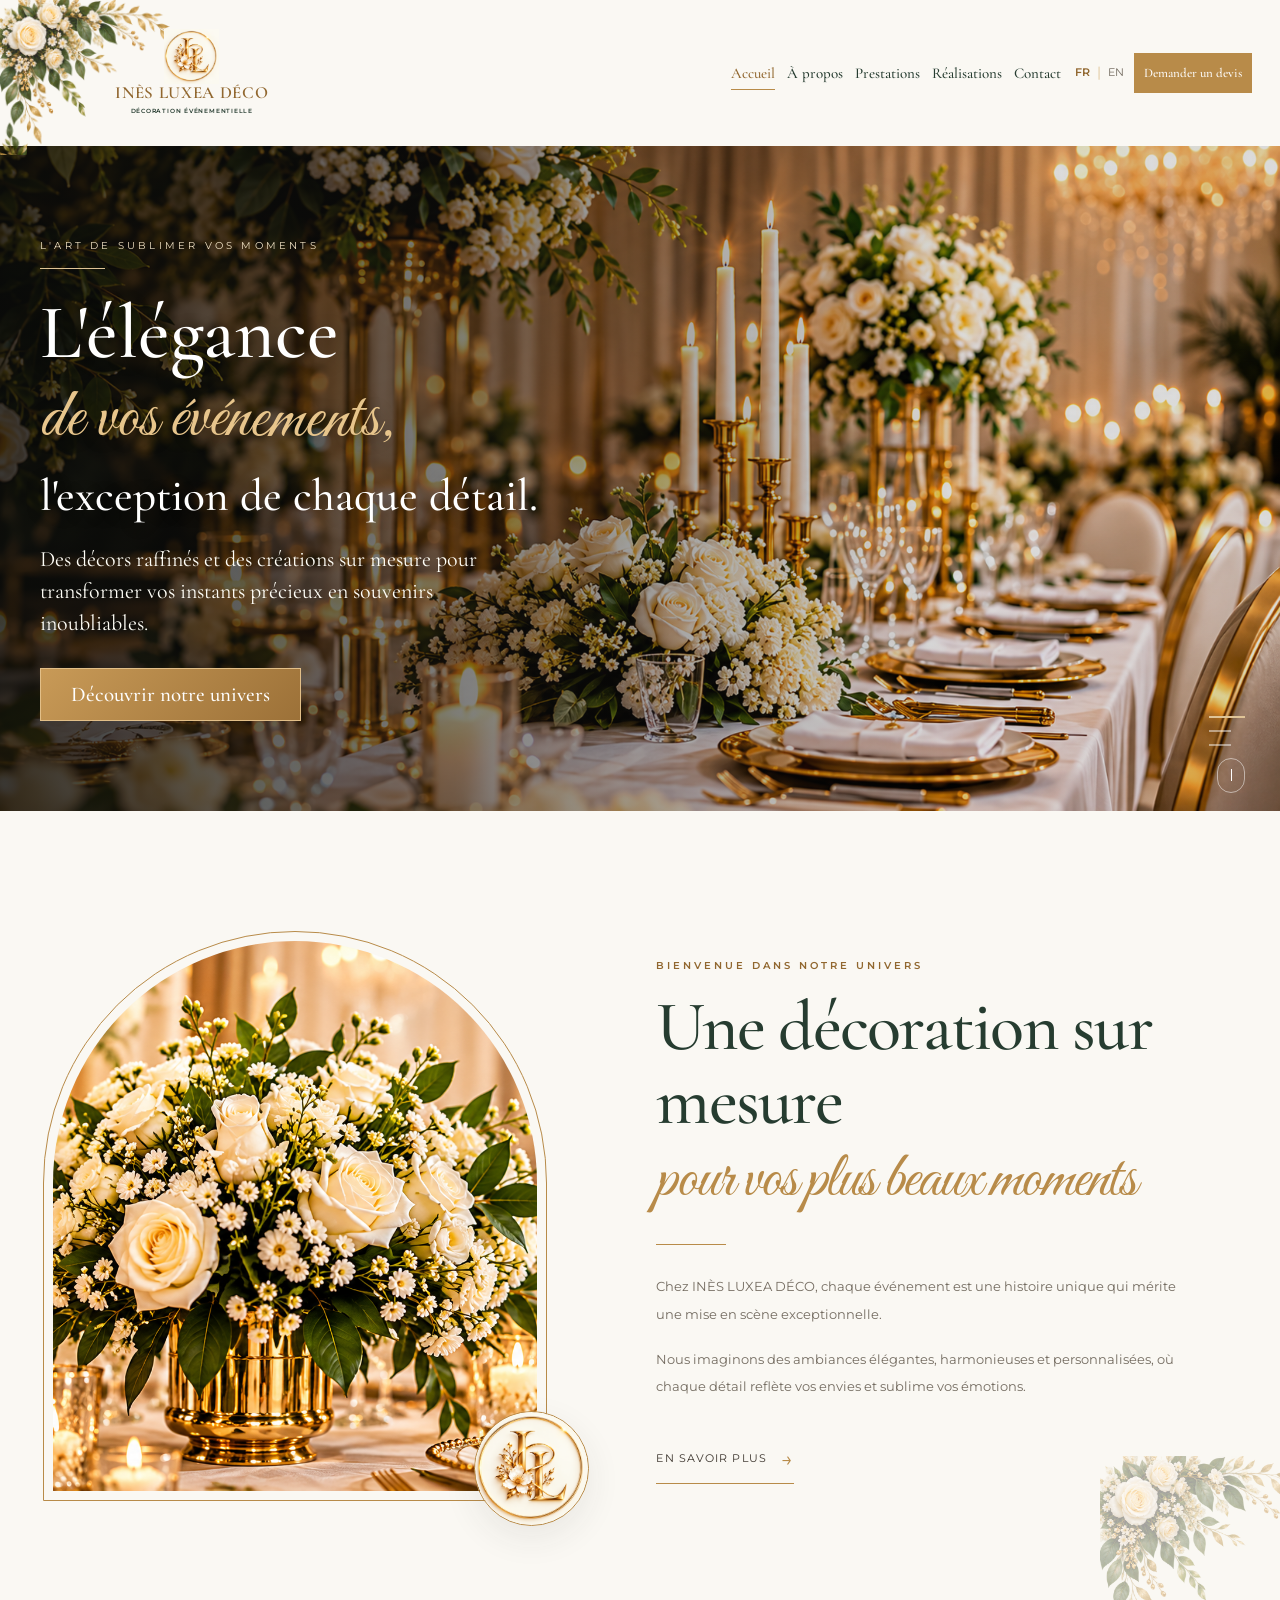
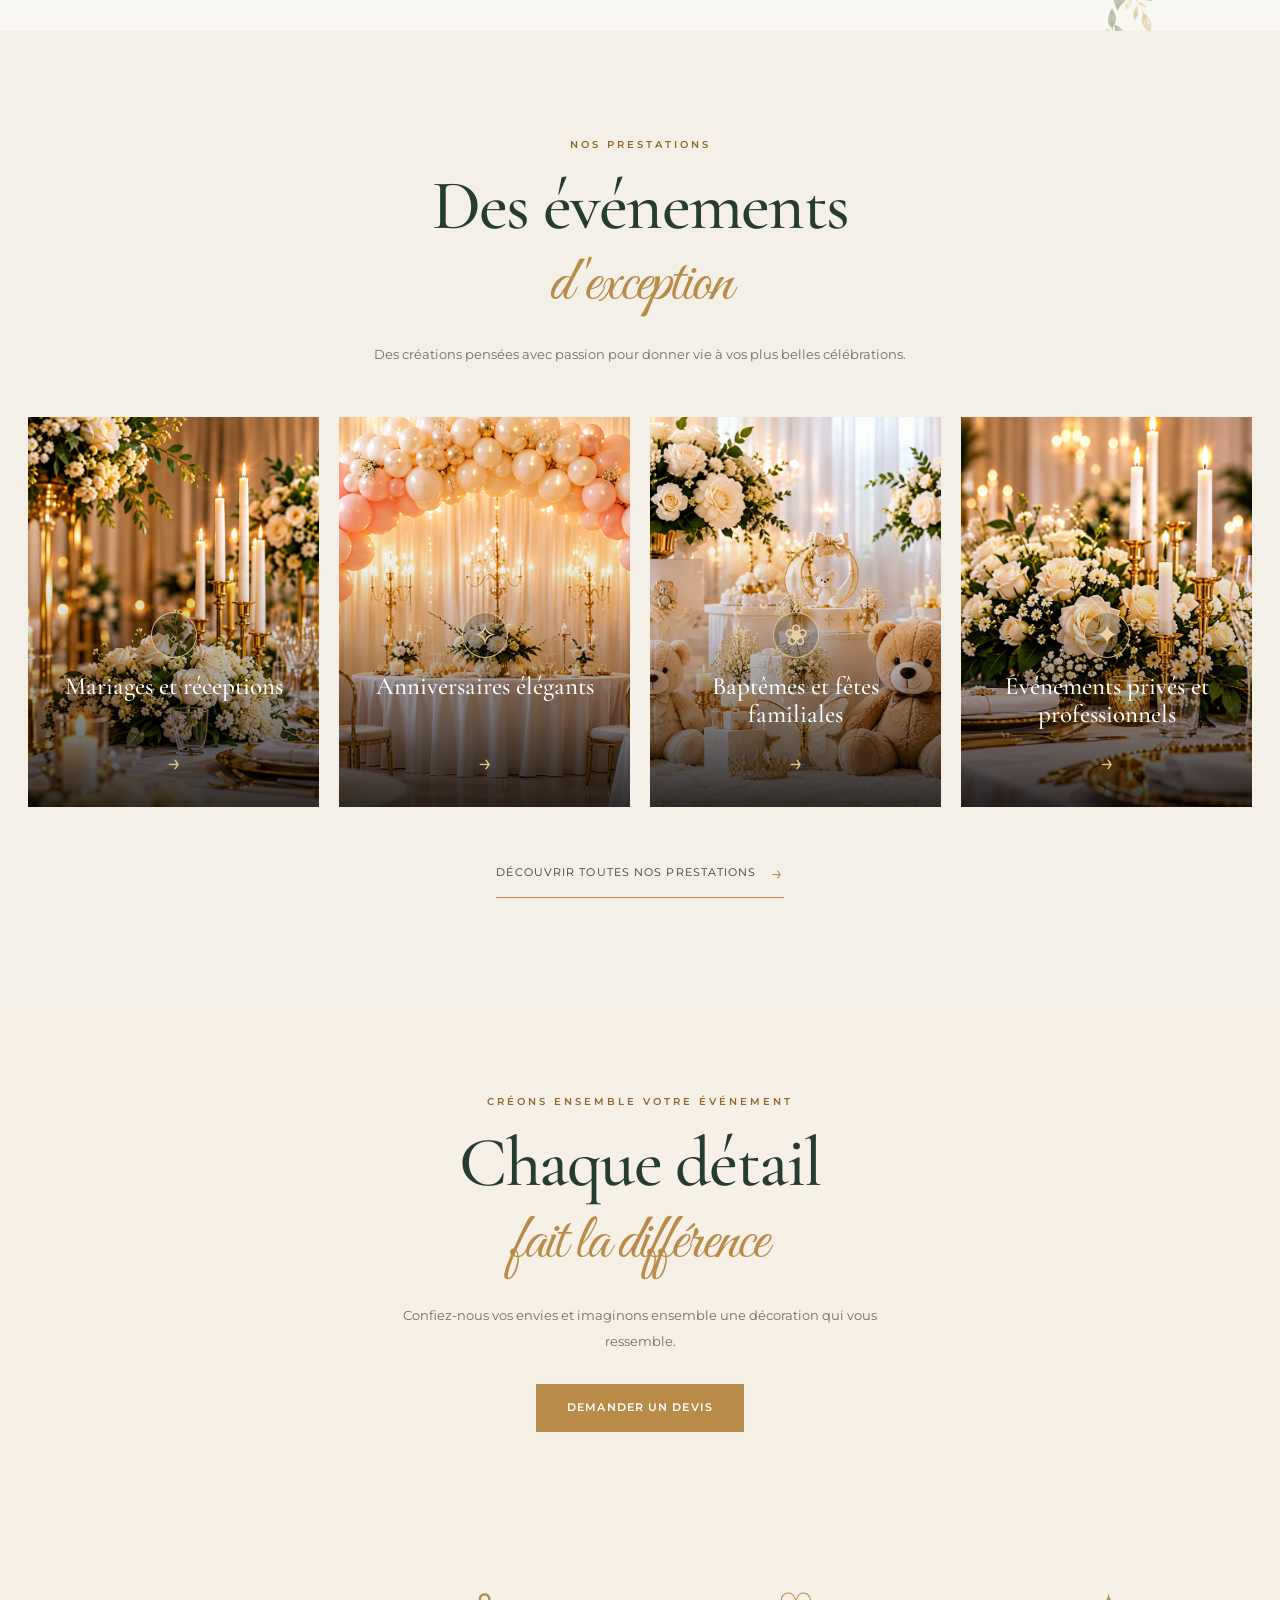
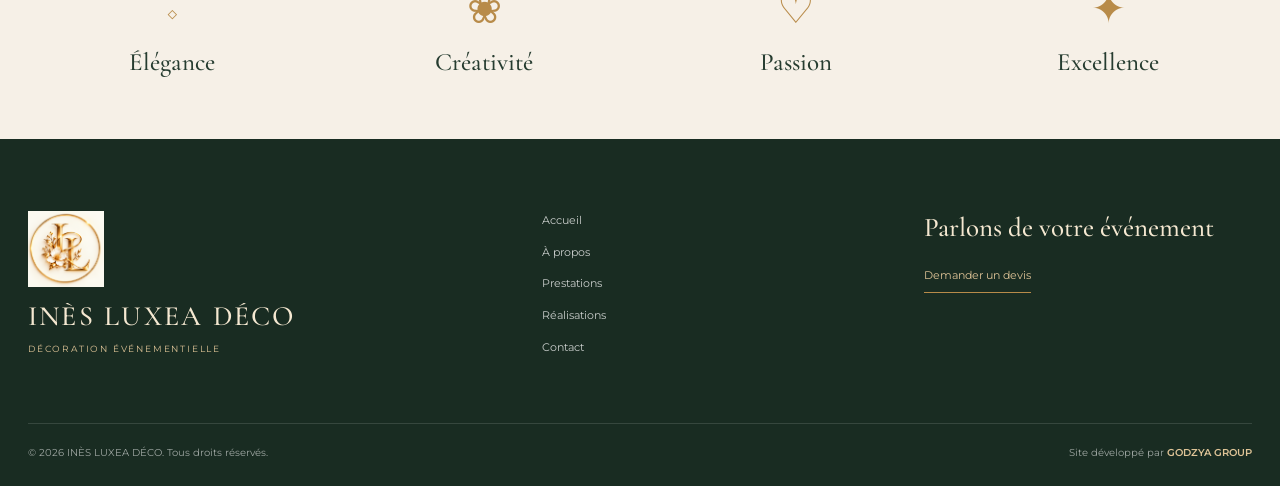
==== commit f02cc957: "Update print statement from 'Hello' to 'Goodbye'" ====
--- a/index.html
+++ b/index.html
@@ -543,6 +543,13 @@
 
     </section>
 
+    <!-- ========================================
+     CONTINUOUS FLORAL BACKGROUND
+     QUOTE + OUR VALUES
+========================================= -->
+
+<div class="floral-background-wrapper">
+
 
     <!-- ========================================
          QUOTATION CALL TO ACTION
--- a/style.css
+++ b/style.css
@@ -181,3 +181,73 @@
 }
 @media(max-width:380px){.brand-name{font-size:12px}.brand-logo{width:40px;height:40px}.header-quote-btn{font-size:9px}.hero-title{font-size:38px}.service-card{height:285px}.service-card-content h3{font-size:17px}}
 @media(prefers-reduced-motion:reduce){html{scroll-behavior:auto}*,*::before,*::after{animation-duration:.01ms!important;transition-duration:.01ms!important;animation-iteration-count:1!important}}
+/* ABOUT SECTION — OFFICIAL BRAND LOGO */
+
+.about-monogram {
+  overflow: hidden;
+}
+
+.about-monogram-logo {
+  position: relative;
+  z-index: 1;
+  width: 78%;
+  height: 78%;
+  object-fit: contain;
+}
+
+/* CIRCULAR LOGO — NO WHITE SQUARE CORNERS */
+
+.about-monogram {
+  border-radius: 50%;
+  overflow: hidden;
+  background: transparent;
+}
+
+.about-monogram-logo {
+  display: block;
+  width: 100%;
+  height: 100%;
+  object-fit: cover;
+  border-radius: 50%;
+  clip-path: circle(50% at 50% 50%);
+}
+
+/* ==========================================
+   INÈS LUXEA DÉCO
+   CONTINUOUS FLORAL BACKGROUND
+   QUOTE + VALUES
+========================================== */
+
+.quote-section,
+.values-section {
+  background-color: #f6f0e7;
+
+  background-image:
+    linear-gradient(
+      rgba(246, 240, 231, 0.50),
+      rgba(246, 240, 231, 0.50)
+    ),
+    url("floral-background.png");
+
+  background-size: 100% auto;
+  background-repeat: no-repeat;
+  background-attachment: scroll;
+}
+
+/* First section — upper part of artwork */
+.quote-section {
+  background-position: center top;
+}
+
+/* Second section — lower part of artwork */
+.values-section {
+  background-position: center bottom;
+  border-top: none;
+}
+
+/* Keep all content readable */
+.quote-content,
+.values-grid {
+  position: relative;
+  z-index: 1;
+}
